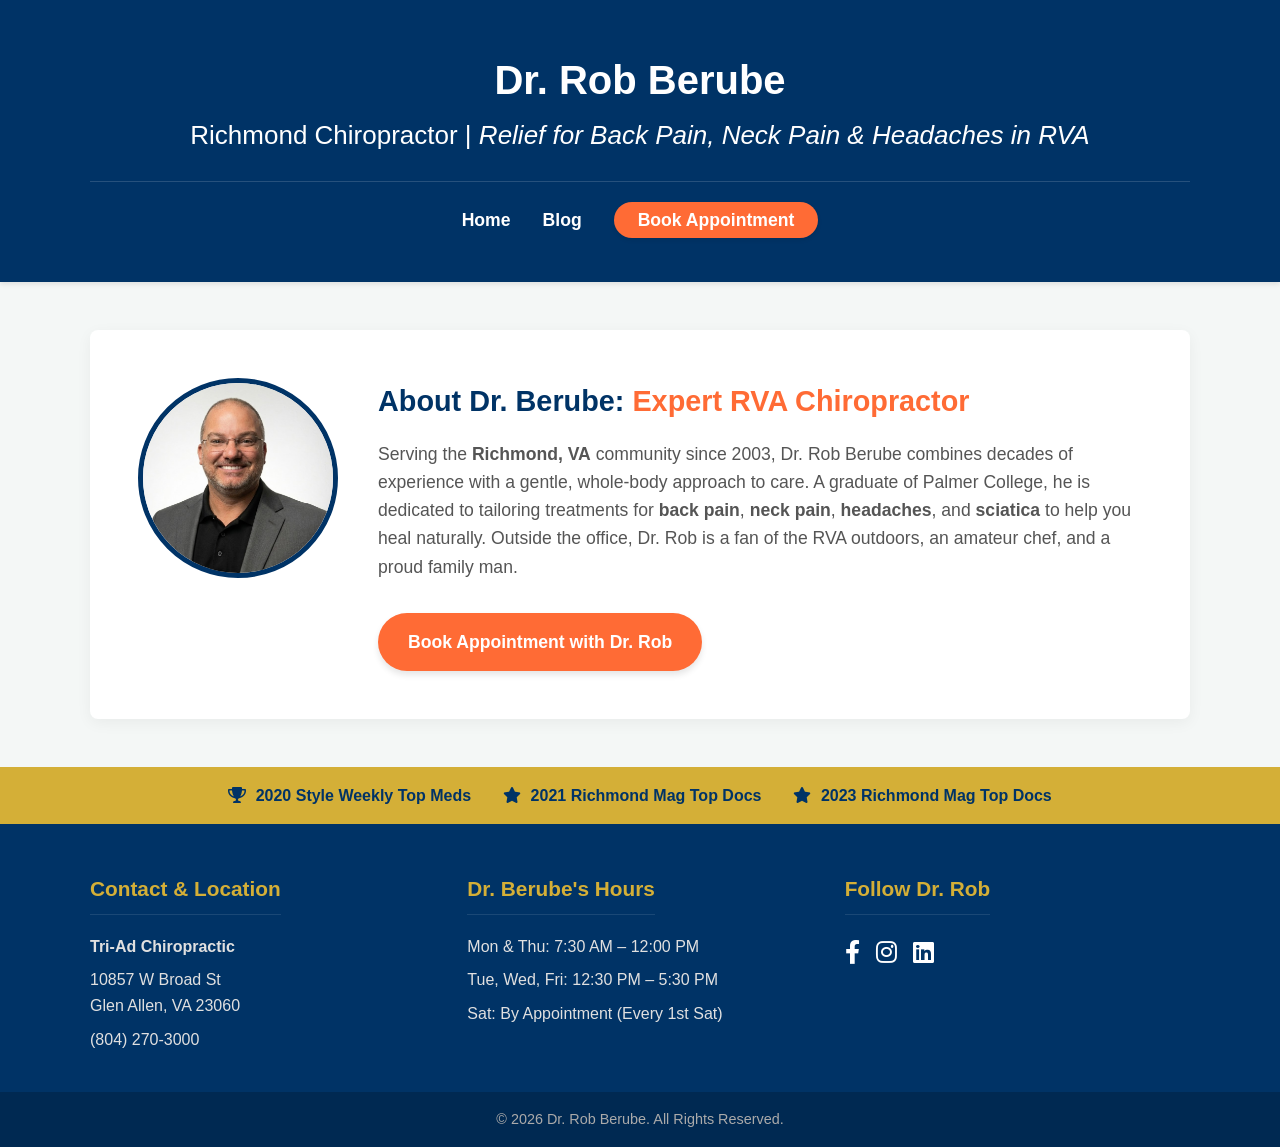
==== index.html @ 6f5e11da "blog design and templates" ====
<!DOCTYPE html>
<html lang="en">
<head>
    <meta charset="UTF-8">
    <meta name="viewport" content="width=device-width, initial-scale=1.0">
    
    <!-- SEO: Optimized Title with Primary Keywords (Location + Service + Name) -->
    <title>Richmond Chiropractor | Dr. Rob Berube | Back Pain Relief VA</title>
    
    <!-- SEO: Meta Description for CTR (Includes Keywords + CTA) -->
    <meta name="description" content="Dr. Rob Berube is a top-rated Richmond chiropractor specializing in back pain, neck pain, sciatica, and headache relief. Serving RVA since 2003. Book today!">
    
    <!-- SEO: Canonical Tag to prevent duplicate content issues -->
    <link rel="canonical" href="https://www.drrobrva.com/">

    <!-- SEO: Open Graph Tags for Social Media Sharing -->
    <meta property="og:title" content="Richmond Chiropractor | Dr. Rob Berube">
    <meta property="og:description" content="Expert chiropractic care in Richmond, VA for back pain, neck pain, and headaches. Serving RVA since 2003.">
    <meta property="og:image" content="https://www.drrobrva.com/images/drrob.png">
    <meta property="og:url" content="https://www.drrobrva.com/">
    <meta property="og:type" content="website">
    <meta property="og:locale" content="en_US">

    <!-- SEO: LocalBusiness Schema Markup (Crucial for Local Map Pack) -->
    <script type="application/ld+json">
    {
      "@context": "https://schema.org",
      "@type": "ChiropracticOffice",
      "name": "Dr. Rob Berube - Tri-Ad Chiropractic",
      "image": "https://www.drrobrva.com/images/drrob.png",
      "@id": "https://www.drrobrva.com",
      "url": "https://www.drrobrva.com",
      "telephone": "+18042703000",
      "address": {
        "@type": "PostalAddress",
        "streetAddress": "10857 W Broad St",
        "addressLocality": "Glen Allen",
        "addressRegion": "VA",
        "postalCode": "23060",
        "addressCountry": "US"
      },
      "geo": {
        "@type": "GeoCoordinates",
        "latitude": 37.6468,
        "longitude": -77.5739
      },
      "openingHoursSpecification": [
        {
          "@type": "OpeningHoursSpecification",
          "dayOfWeek": ["Monday", "Thursday"],
          "opens": "07:30",
          "closes": "12:00"
        },
        {
          "@type": "OpeningHoursSpecification",
          "dayOfWeek": ["Tuesday", "Wednesday", "Friday"],
          "opens": "12:30",
          "closes": "17:30"
        }
      ],
      "sameAs": [
        "https://www.facebook.com/drrobrva",
        "https://www.instagram.com/drrobrva",
        "https://www.linkedin.com/in/robberube/"
      ],
      "priceRange": "$$"
    }
    </script>

    <link rel="stylesheet" href="css/style.css">
    <link rel="stylesheet" href="https://cdnjs.cloudflare.com/ajax/libs/font-awesome/6.0.0/css/all.min.css">
</head>
<body>
    <header>
        <div class="container">
            <!-- SEO: H1 includes Name + Primary Keyword -->
            <h1>Dr. Rob Berube <span class="header-sub">Richmond Chiropractor <span class="separator">|</span> <em>Relief for Back Pain, Neck Pain & Headaches in RVA</em></span></h1>
            <nav class="main-nav">
                <ul>
                    <li><a href="index.html">Home</a></li>
                    <li><a href="blog/index.html">Blog</a></li>
                    <li><a href="https://www.tri-adchiropractic.com/become-a-patient/" class="nav-btn">Book Appointment</a></li>
                </ul>
            </nav>
        </div>
    </header>

    <main class="container">
        <section class="profile-section">
            <!-- SEO: Optimized Alt Text & Lazy Loading -->
            <img src="images/drrob.png" alt="Dr. Rob Berube - Richmond Chiropractor at Tri-Ad Chiropractic" class="profile-image" loading="lazy">
            <div class="bio-content">
                <!-- SEO: H2 includes secondary keyword -->
                <h2>About Dr. Berube<span class="colon">:</span> <span class="text-highlight">Expert RVA Chiropractor</span></h2>
                <!-- SEO: Content enriched with semantic keywords (sciatica, neck pain, etc.) -->
                <p>Serving the <strong>Richmond, VA</strong> community since 2003, Dr. Rob Berube combines decades of experience with a gentle, whole-body approach to care. A graduate of Palmer College, he is dedicated to tailoring treatments for <strong>back pain</strong>, <strong>neck pain</strong>, <strong>headaches</strong>, and <strong>sciatica</strong> to help you heal naturally. Outside the office, Dr. Rob is a fan of the RVA outdoors, an amateur chef, and a proud family man.</p>
                
                <a href="https://www.tri-adchiropractic.com/become-a-patient/" class="btn-primary">Book Appointment with Dr. Rob</a>
            </div>
        </section>
    </main>

    <!-- Accolades Ribbon -->
    <div class="accolades-ribbon">
        <div class="container accolades-content">
            <span><i class="fas fa-trophy"></i> 2020 Style Weekly Top Meds</span>
            <span><i class="fas fa-star"></i> 2021 Richmond Mag Top Docs</span>
            <span><i class="fas fa-star"></i> 2023 Richmond Mag Top Docs</span>
        </div>
    </div>

    <!-- Main Footer -->
    <footer>
        <div class="container footer-content">
            <div class="footer-col">
                <h3>Contact & Location</h3>
                <p><strong>Tri-Ad Chiropractic</strong></p>
                <p><a href="https://www.google.com/maps/search/?api=1&query=10857+W+Broad+St,+Glen+Allen,+VA+23060" target="_blank">10857 W Broad St<br>Glen Allen, VA 23060</a></p>
                <p><a href="tel:8042703000">(804) 270-3000</a></p>
            </div>
            <div class="footer-col">
                <h3>Dr. Berube's Hours</h3>
                <ul class="hours-list">
                    <li><span>Mon & Thu:</span> 7:30 AM – 12:00 PM</li>
                    <li><span>Tue, Wed, Fri:</span> 12:30 PM – 5:30 PM</li>
                    <li><span>Sat:</span> By Appointment (Every 1st Sat)</li>
                </ul>
            </div>
            <div class="footer-col">
                <h3>Follow Dr. Rob</h3>
                <div class="social-icons">
                    <a href="https://www.facebook.com/drrobrva" aria-label="Facebook"><i class="fab fa-facebook-f"></i></a>
                    <a href="https://www.instagram.com/drrobrva" aria-label="Instagram"><i class="fab fa-instagram"></i></a>
                    <a href="https://www.linkedin.com/in/robberube/" aria-label="LinkedIn"><i class="fab fa-linkedin"></i></a>
                </div>
            </div>
        </div>
        <div class="copyright">
            <p>&copy; 2026 Dr. Rob Berube. All Rights Reserved.</p>
        </div>
    </footer>
</body>
</html>
---- css/style.css ----
/* Reset and Base Styles */
:root {
    --primary-navy: #003366;
    --secondary-bg: #f4f7f6;
    --white: #ffffff;
    --text-dark: #333333;
    --accent-color: #ff6b35; /* High visibility orange for CTA */
    --accent-hover: #e85a23;
    --gold-accent: #d4af37;
}

* {
    box-sizing: border-box;
    margin: 0;
    padding: 0;
}

body {
    font-family: 'Segoe UI', Tahoma, Geneva, Verdana, sans-serif;
    line-height: 1.6;
    color: var(--text-dark);
    background-color: var(--secondary-bg);
}

/* Layout Utilities */
.container {
    width: 90%;
    max-width: 1100px;
    margin: 0 auto;
}

/* Header Styling */
header {
    background-color: var(--primary-navy);
    color: var(--white);
    padding: 3rem 0;
    text-align: center;
    box-shadow: 0 2px 5px rgba(0,0,0,0.1);
}

header h1 {
    font-size: 2.5rem;
    margin-bottom: 0.5rem;
    font-weight: 700;
}

header .subtitle {
    font-size: 1.2rem;
    font-weight: 300;
    opacity: 0.9;
    letter-spacing: 1px;
}

header h1 .header-sub {
    display: block;
    font-size: 1.625rem;
    font-weight: 300;
    margin-top: 0.2rem;
}

/* Main Profile Section */
.profile-section {
    background-color: var(--white);
    margin: 3rem auto;
    padding: 3rem;
    border-radius: 8px;
    box-shadow: 0 4px 15px rgba(0,0,0,0.05);
    display: flex;
    flex-direction: column;
    align-items: center;
    gap: 2.5rem;
}

/* Responsive Desktop Layout */
@media (min-width: 768px) {
    .profile-section {
        flex-direction: row;
        align-items: flex-start;
        text-align: left;
    }
    
    .bio-content {
        flex: 1;
    }
}

/* Profile Image */
.profile-image {
    width: 200px;
    height: 200px;
    object-fit: cover;
    border-radius: 50%;
    border: 5px solid var(--primary-navy);
    flex-shrink: 0;
}

/* Typography & Content */
.bio-content h2 {
    color: var(--primary-navy);
    margin-bottom: 1rem;
    font-size: 1.8rem;
}

.bio-content h2 .text-highlight {
    color: var(--accent-color);
}

.bio-content p {
    margin-bottom: 2rem;
    font-size: 1.1rem;
    color: #555;
}

/* Call to Action Button */
.btn-primary {
    display: inline-block;
    background-color: var(--accent-color);
    color: var(--white);
    padding: 15px 30px;
    text-decoration: none;
    border-radius: 50px;
    font-weight: bold;
    font-size: 1.1rem;
    transition: all 0.3s ease;
    box-shadow: 0 4px 6px rgba(0,0,0,0.1);
    text-align: center;
}

.btn-primary:hover {
    background-color: var(--accent-hover);
    transform: translateY(-2px);
    box-shadow: 0 6px 8px rgba(0,0,0,0.15);
}

/* Accolades Ribbon */
.accolades-ribbon {
    background-color: var(--gold-accent);
    color: var(--primary-navy);
    padding: 1rem 0;
    font-weight: bold;
    text-align: center;
}

.accolades-content {
    display: flex;
    flex-direction: column;
    gap: 0.5rem;
    justify-content: center;
    align-items: center;
}

@media (min-width: 768px) {
    .accolades-content {
        flex-direction: row;
        gap: 2rem;
    }
}

.accolades-content span i {
    margin-right: 5px;
}

/* Footer Styling */
footer {
    background-color: var(--primary-navy);
    color: var(--white);
    padding-top: 3rem;
}

.footer-content {
    display: grid;
    grid-template-columns: 1fr;
    gap: 2rem;
    padding-bottom: 2rem;
    text-align: center;
}

@media (min-width: 768px) {
    .footer-content {
        grid-template-columns: repeat(3, 1fr);
        text-align: left;
    }
}

.footer-col h3 {
    color: var(--gold-accent);
    margin-bottom: 1.2rem;
    font-size: 1.3rem;
    border-bottom: 1px solid rgba(255,255,255,0.1);
    padding-bottom: 0.5rem;
    display: inline-block;
}

.footer-col p, .footer-col a {
    color: #e0e0e0;
    text-decoration: none;
    margin-bottom: 0.5rem;
    transition: color 0.3s ease;
}

.footer-col a:hover {
    color: var(--accent-color);
}

.hours-list {
    list-style: none;
    padding: 0;
}

.hours-list li {
    margin-bottom: 0.5rem;
    color: #e0e0e0;
}

.social-icons {
    display: flex;
    gap: 1rem;
    justify-content: center;
}

@media (min-width: 768px) {
    .social-icons {
        justify-content: flex-start;
    }
}

.social-icons a {
    font-size: 1.5rem;
    color: var(--white);
}

.social-icons a:hover {
    color: var(--gold-accent);
}

.copyright {
    background-color: rgba(0,0,0,0.2);
    text-align: center;
    padding: 1rem 0;
    font-size: 0.9rem;
    color: #aaa;
}

/* Mobile Specific Adjustments */
@media (max-width: 600px) {
    /* H1: Break sub-header onto new line and hide separator */
    header h1 .header-sub .separator {
        display: none;
    }
    header h1 .header-sub em {
        display: block;
        margin-top: 0.3rem;
    }

    /* H2: Hide colon and stack text */
    .bio-content h2 .colon {
        display: none;
    }
    .bio-content h2 .text-highlight {
        display: block;
        font-size: 1.5rem; /* Slightly smaller to fit on one line */
    }
}

/* =========================================
   Navigation Styles
   ========================================= */
.main-nav {
    margin-top: 1.5rem;
    padding-top: 1.5rem;
    border-top: 1px solid rgba(255,255,255,0.15);
}

.main-nav ul {
    list-style: none;
    display: flex;
    justify-content: center;
    align-items: center;
    gap: 2rem;
    flex-wrap: wrap;
}

.main-nav a {
    color: var(--white);
    text-decoration: none;
    font-weight: 600;
    font-size: 1.1rem;
    transition: color 0.3s;
}

.main-nav a:hover {
    color: var(--gold-accent);
}

.main-nav .nav-btn {
    background-color: var(--accent-color);
    padding: 0.5rem 1.5rem;
    border-radius: 50px;
    color: var(--white);
    box-shadow: 0 2px 4px rgba(0,0,0,0.1);
}

.main-nav .nav-btn:hover {
    background-color: var(--accent-hover);
    transform: translateY(-1px);
}

/* =========================================
   Blog Styles
   ========================================= */
.blog-intro {
    text-align: center;
    margin: 3rem 0;
    max-width: 800px;
    margin-left: auto;
    margin-right: auto;
}

.blog-intro h1 {
    color: var(--primary-navy);
    font-size: 2.5rem;
    margin-bottom: 1rem;
}

.blog-intro p {
    font-size: 1.2rem;
    color: #555;
}

/* Blog Grid - Responsive Columns */
.blog-grid {
    display: grid;
    grid-template-columns: 1fr; /* Mobile: 1 Column */
    gap: 2rem;
    margin-bottom: 4rem;
}

@media (min-width: 768px) {
    .blog-grid {
        grid-template-columns: repeat(2, 1fr); /* Tablet: 2 Columns */
    }
}

@media (min-width: 1024px) {
    .blog-grid {
        grid-template-columns: repeat(3, 1fr); /* Desktop: 3 Columns */
    }
}

/* Blog Card Styles */
.blog-card {
    background-color: var(--white);
    border-radius: 8px;
    overflow: hidden;
    box-shadow: 0 4px 15px rgba(0,0,0,0.05);
    transition: transform 0.3s ease, box-shadow 0.3s ease;
    display: flex;
    flex-direction: column;
}

.blog-card:hover {
    transform: translateY(-5px);
    box-shadow: 0 8px 25px rgba(0,0,0,0.1);
}

.blog-card-image {
    width: 100%;
    height: 200px;
    object-fit: cover;
}

.blog-card-content {
    padding: 1.5rem;
    display: flex;
    flex-direction: column;
    flex-grow: 1;
}

.blog-card-meta {
    font-size: 0.85rem;
    color: #888;
    margin-bottom: 0.5rem;
    font-style: italic;
}

.blog-card-title {
    font-size: 1.4rem;
    margin-bottom: 0.8rem;
    line-height: 1.3;
}

.blog-card-title a {
    color: var(--primary-navy);
    text-decoration: none;
    transition: color 0.2s;
}

.blog-card-title a:hover {
    color: var(--accent-color);
}

.blog-card-excerpt {
    color: #555;
    margin-bottom: 1.5rem;
    flex-grow: 1;
    font-size: 1rem;
}

.read-more {
    color: var(--accent-color);
    font-weight: 600;
    text-decoration: none;
    align-self: flex-start;
    transition: color 0.2s;
}

.read-more:hover {
    color: var(--accent-hover);
}

/* Blog CTA Section */
.blog-cta {
    background-color: var(--white);
    padding: 3rem 2rem;
    border-radius: 8px;
    text-align: center;
    margin-bottom: 3rem;
    box-shadow: 0 4px 15px rgba(0,0,0,0.05);
}

.blog-cta h3 {
    color: var(--primary-navy);
    font-size: 1.8rem;
    margin-bottom: 1rem;
}

.blog-cta p {
    font-size: 1.1rem;
    color: #555;
    margin-bottom: 2rem;
    max-width: 600px;
    margin-left: auto;
    margin-right: auto;
}
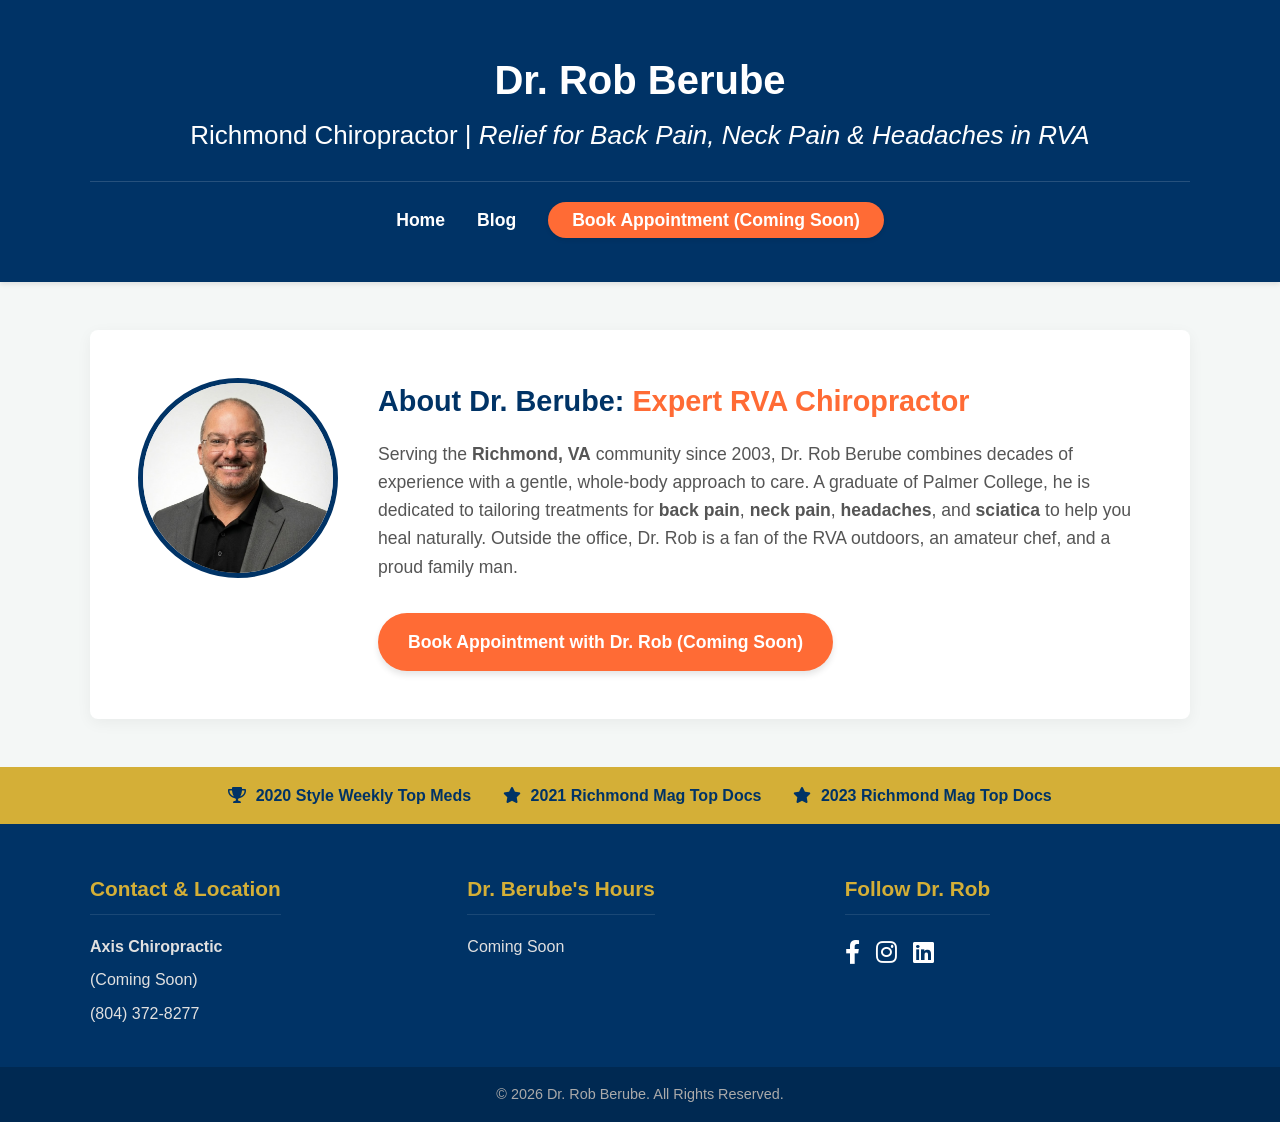
==== commit 64bb7849: "Triad Removal" ====
--- a/index.html
+++ b/index.html
@@ -8,7 +8,7 @@
     <title>Richmond Chiropractor | Dr. Rob Berube | Back Pain Relief VA</title>
     
     <!-- SEO: Meta Description for CTR (Includes Keywords + CTA) -->
-    <meta name="description" content="Dr. Rob Berube is a top-rated Richmond chiropractor specializing in back pain, neck pain, sciatica, and headache relief. Serving RVA since 2003. Book today!">
+    <meta name="description" content="Dr. Rob Berube is a top-rated Richmond chiropractor specializing in back pain, neck pain, sciatica, and headache relief. Serving RVA since 2003. Axis Chiropractic coming soon!">
     
     <!-- SEO: Canonical Tag to prevent duplicate content issues -->
     <link rel="canonical" href="https://www.drrobrva.com/">
@@ -26,38 +26,11 @@
     {
       "@context": "https://schema.org",
       "@type": "ChiropracticOffice",
-      "name": "Dr. Rob Berube - Tri-Ad Chiropractic",
+      "name": "Dr. Rob Berube - Axis Chiropractic",
       "image": "https://www.drrobrva.com/images/drrob.png",
       "@id": "https://www.drrobrva.com",
       "url": "https://www.drrobrva.com",
-      "telephone": "+18042703000",
-      "address": {
-        "@type": "PostalAddress",
-        "streetAddress": "10857 W Broad St",
-        "addressLocality": "Glen Allen",
-        "addressRegion": "VA",
-        "postalCode": "23060",
-        "addressCountry": "US"
-      },
-      "geo": {
-        "@type": "GeoCoordinates",
-        "latitude": 37.6468,
-        "longitude": -77.5739
-      },
-      "openingHoursSpecification": [
-        {
-          "@type": "OpeningHoursSpecification",
-          "dayOfWeek": ["Monday", "Thursday"],
-          "opens": "07:30",
-          "closes": "12:00"
-        },
-        {
-          "@type": "OpeningHoursSpecification",
-          "dayOfWeek": ["Tuesday", "Wednesday", "Friday"],
-          "opens": "12:30",
-          "closes": "17:30"
-        }
-      ],
+      "telephone": "+18043728277",
       "sameAs": [
         "https://www.facebook.com/drrobrva",
         "https://www.instagram.com/drrobrva",
@@ -69,6 +42,7 @@
 
     <link rel="stylesheet" href="css/style.css">
     <link rel="stylesheet" href="https://cdnjs.cloudflare.com/ajax/libs/font-awesome/6.0.0/css/all.min.css">
+    <script src="https://identity.netlify.com/v1/netlify-identity-widget.js"></script>
 </head>
 <body>
     <header>
@@ -79,7 +53,7 @@
                 <ul>
                     <li><a href="index.html">Home</a></li>
                     <li><a href="blog/index.html">Blog</a></li>
-                    <li><a href="https://www.tri-adchiropractic.com/become-a-patient/" class="nav-btn">Book Appointment</a></li>
+                    <li><a href="https://www.axischirorva.com" class="nav-btn">Book Appointment (Coming Soon)</a></li>
                 </ul>
             </nav>
         </div>
@@ -88,14 +62,14 @@
     <main class="container">
         <section class="profile-section">
             <!-- SEO: Optimized Alt Text & Lazy Loading -->
-            <img src="images/drrob.png" alt="Dr. Rob Berube - Richmond Chiropractor at Tri-Ad Chiropractic" class="profile-image" loading="lazy">
+            <img src="images/drrob.png" alt="Dr. Rob Berube - Richmond Chiropractor at Axis Chiropractic" class="profile-image" loading="lazy">
             <div class="bio-content">
                 <!-- SEO: H2 includes secondary keyword -->
                 <h2>About Dr. Berube<span class="colon">:</span> <span class="text-highlight">Expert RVA Chiropractor</span></h2>
                 <!-- SEO: Content enriched with semantic keywords (sciatica, neck pain, etc.) -->
                 <p>Serving the <strong>Richmond, VA</strong> community since 2003, Dr. Rob Berube combines decades of experience with a gentle, whole-body approach to care. A graduate of Palmer College, he is dedicated to tailoring treatments for <strong>back pain</strong>, <strong>neck pain</strong>, <strong>headaches</strong>, and <strong>sciatica</strong> to help you heal naturally. Outside the office, Dr. Rob is a fan of the RVA outdoors, an amateur chef, and a proud family man.</p>
                 
-                <a href="https://www.tri-adchiropractic.com/become-a-patient/" class="btn-primary">Book Appointment with Dr. Rob</a>
+                <a href="https://www.axischirorva.com" class="btn-primary">Book Appointment with Dr. Rob (Coming Soon)</a>
             </div>
         </section>
     </main>
@@ -114,17 +88,13 @@
         <div class="container footer-content">
             <div class="footer-col">
                 <h3>Contact & Location</h3>
-                <p><strong>Tri-Ad Chiropractic</strong></p>
-                <p><a href="https://www.google.com/maps/search/?api=1&query=10857+W+Broad+St,+Glen+Allen,+VA+23060" target="_blank">10857 W Broad St<br>Glen Allen, VA 23060</a></p>
-                <p><a href="tel:8042703000">(804) 270-3000</a></p>
+                <p><strong>Axis Chiropractic</strong></p>
+                <p>(Coming Soon)</p>
+                <p><a href="tel:8043728277">(804) 372-8277</a></p>
             </div>
             <div class="footer-col">
                 <h3>Dr. Berube's Hours</h3>
-                <ul class="hours-list">
-                    <li><span>Mon & Thu:</span> 7:30 AM – 12:00 PM</li>
-                    <li><span>Tue, Wed, Fri:</span> 12:30 PM – 5:30 PM</li>
-                    <li><span>Sat:</span> By Appointment (Every 1st Sat)</li>
-                </ul>
+                <p>Coming Soon</p>
             </div>
             <div class="footer-col">
                 <h3>Follow Dr. Rob</h3>
@@ -139,5 +109,16 @@
             <p>&copy; 2026 Dr. Rob Berube. All Rights Reserved.</p>
         </div>
     </footer>
+    <script>
+      if (window.netlifyIdentity) {
+        window.netlifyIdentity.on("init", user => {
+          if (!user) {
+            window.netlifyIdentity.on("login", () => {
+              document.location.href = "/admin/";
+            });
+          }
+        });
+      }
+    </script>
 </body>
 </html>
--- a/css/style.css
+++ b/css/style.css
@@ -42,6 +42,7 @@
     font-size: 2.5rem;
     margin-bottom: 0.5rem;
     font-weight: 700;
+    color: var(--white);
 }
 
 header .subtitle {
@@ -441,4 +442,113 @@
     max-width: 600px;
     margin-left: auto;
     margin-right: auto;
+}
+
+/* =========================================
+   Blog Post Detail Styles
+   ========================================= */
+.blog-article {
+    max-width: 800px;
+    margin: 3rem auto;
+    background-color: var(--white);
+    padding: 3rem 4rem;
+    border-radius: 8px;
+    box-shadow: 0 4px 20px rgba(0,0,0,0.05);
+}
+
+@media (max-width: 768px) {
+    .blog-article {
+        padding: 2rem 1.5rem;
+        margin: 1.5rem auto;
+        width: 95%;
+    }
+}
+
+.blog-featured-image {
+    width: 100%;
+    height: auto;
+    max-height: 400px;
+    object-fit: cover;
+    border-radius: 8px;
+    margin-bottom: 2.5rem;
+    background-color: #eee; /* Placeholder color while loading */
+}
+
+.blog-header {
+    background-color: transparent;
+    box-shadow: none;
+    padding-top: 0;
+    text-align: center;
+    margin-bottom: 2.5rem;
+    padding-bottom: 2rem;
+    border-bottom: 1px solid #eee;
+}
+
+.blog-title {
+    color: var(--primary-navy);
+    font-size: 2.2rem;
+    margin-bottom: 0.8rem;
+    line-height: 1.2;
+}
+
+.blog-date {
+    color: #777;
+    font-style: italic;
+    font-size: 0.95rem;
+}
+
+.blog-content {
+    font-size: 1.125rem; /* 18px for better readability */
+    line-height: 1.8;
+    color: #333;
+}
+
+.blog-content p {
+    margin-bottom: 1.5rem;
+}
+
+.blog-content h2 {
+    color: var(--primary-navy);
+    font-size: 1.75rem;
+    margin-top: 2.5rem;
+    margin-bottom: 1rem;
+    font-weight: 700;
+}
+
+.blog-content h3 {
+    color: var(--accent-color);
+    font-size: 1.4rem;
+    margin-top: 2rem;
+    margin-bottom: 0.8rem;
+    font-weight: 600;
+}
+
+.blog-content ul {
+    margin-bottom: 1.5rem;
+    padding-left: 1.5rem;
+}
+
+.blog-content li {
+    margin-bottom: 0.5rem;
+}
+
+.blog-content strong {
+    color: var(--primary-navy);
+}
+
+.blog-footer-nav {
+    margin-top: 3rem;
+    padding-top: 2rem;
+    border-top: 1px solid #eee;
+}
+
+.back-link {
+    color: var(--primary-navy);
+    text-decoration: none;
+    font-weight: 600;
+    transition: color 0.2s;
+}
+
+.back-link:hover {
+    color: var(--accent-color);
 }
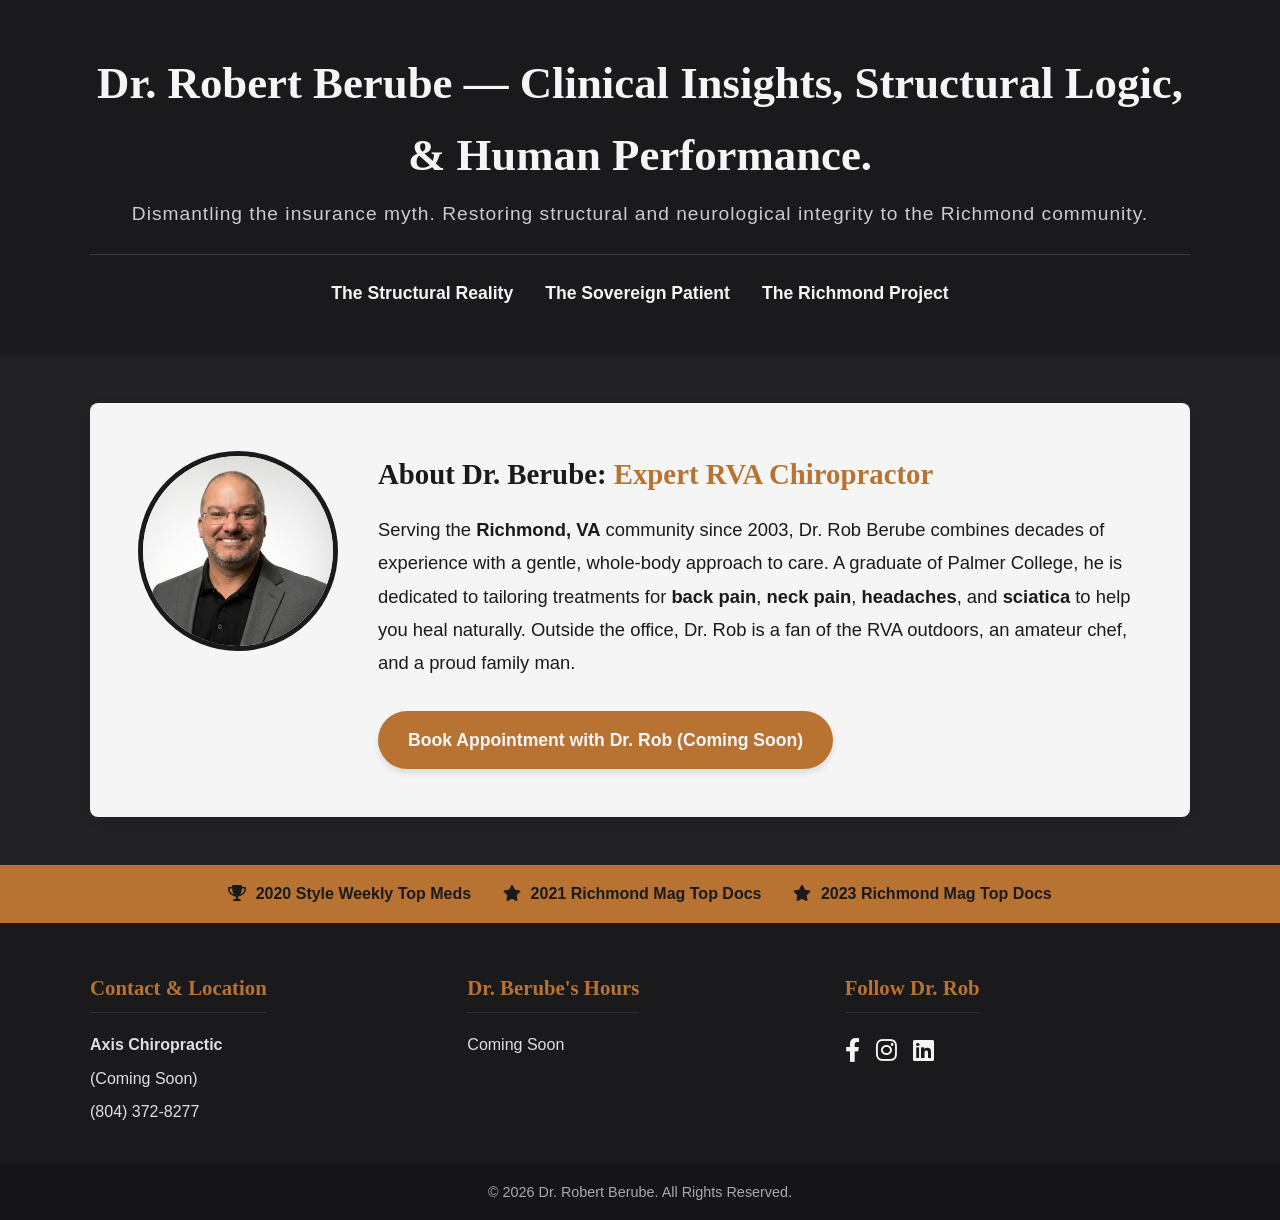
==== commit 93a1d373: "first commit" ====
--- a/index.html
+++ b/index.html
@@ -47,13 +47,13 @@
 <body>
     <header>
         <div class="container">
-            <!-- SEO: H1 includes Name + Primary Keyword -->
-            <h1>Dr. Rob Berube <span class="header-sub">Richmond Chiropractor <span class="separator">|</span> <em>Relief for Back Pain, Neck Pain & Headaches in RVA</em></span></h1>
+            <h1>Dr. Robert Berube — Clinical Insights, Structural Logic, & Human Performance.</h1>
+            <p class="subtitle" style="margin-top: 0.5rem; font-size: 1.2rem; font-family: 'Inter', sans-serif;">Dismantling the insurance myth. Restoring structural and neurological integrity to the Richmond community.</p>
             <nav class="main-nav">
                 <ul>
-                    <li><a href="index.html">Home</a></li>
-                    <li><a href="blog/index.html">Blog</a></li>
-                    <li><a href="https://www.axischirorva.com" class="nav-btn">Book Appointment (Coming Soon)</a></li>
+                    <li><a href="blog/index.html">The Structural Reality</a></li>
+                    <li><a href="blog/index.html">The Sovereign Patient</a></li>
+                    <li><a href="blog/index.html">The Richmond Project</a></li>
                 </ul>
             </nav>
         </div>
@@ -67,7 +67,7 @@
                 <!-- SEO: H2 includes secondary keyword -->
                 <h2>About Dr. Berube<span class="colon">:</span> <span class="text-highlight">Expert RVA Chiropractor</span></h2>
                 <!-- SEO: Content enriched with semantic keywords (sciatica, neck pain, etc.) -->
-                <p>Serving the <strong>Richmond, VA</strong> community since 2003, Dr. Rob Berube combines decades of experience with a gentle, whole-body approach to care. A graduate of Palmer College, he is dedicated to tailoring treatments for <strong>back pain</strong>, <strong>neck pain</strong>, <strong>headaches</strong>, and <strong>sciatica</strong> to help you heal naturally. Outside the office, Dr. Rob is a fan of the RVA outdoors, an amateur chef, and a proud family man.</p>
+                <p style="color: var(--primary-navy); font-size: 1.15rem; line-height: 1.8;">Serving the <strong>Richmond, VA</strong> community since 2003, Dr. Rob Berube combines decades of experience with a gentle, whole-body approach to care. A graduate of Palmer College, he is dedicated to tailoring treatments for <strong>back pain</strong>, <strong>neck pain</strong>, <strong>headaches</strong>, and <strong>sciatica</strong> to help you heal naturally. Outside the office, Dr. Rob is a fan of the RVA outdoors, an amateur chef, and a proud family man.</p>
                 
                 <a href="https://www.axischirorva.com" class="btn-primary">Book Appointment with Dr. Rob (Coming Soon)</a>
             </div>
@@ -106,7 +106,7 @@
             </div>
         </div>
         <div class="copyright">
-            <p>&copy; 2026 Dr. Rob Berube. All Rights Reserved.</p>
+            <p>&copy; 2026 Dr. Robert Berube. All Rights Reserved.</p>
         </div>
     </footer>
     <script>
--- a/css/style.css
+++ b/css/style.css
@@ -1,12 +1,14 @@
 /* Reset and Base Styles */
 :root {
-    --primary-navy: #003366;
-    --secondary-bg: #f4f7f6;
-    --white: #ffffff;
-    --text-dark: #333333;
-    --accent-color: #ff6b35; /* High visibility orange for CTA */
-    --accent-hover: #e85a23;
-    --gold-accent: #d4af37;
+    --primary-navy: #1a1a1d;
+    --secondary-bg: #222225;
+    --white: #f5f5f5;
+    --text-dark: #e0e0e0;
+    --accent-color: #b87333; /* Metallic copper */
+    --accent-hover: #c88647;
+    --gold-accent: #b87333;
+    --font-serif: 'Playfair Display', 'Merriweather', 'Georgia', serif;
+    --font-sans: 'Inter', 'Segoe UI', Tahoma, Verdana, sans-serif;
 }
 
 * {
@@ -16,10 +18,19 @@
 }
 
 body {
-    font-family: 'Segoe UI', Tahoma, Geneva, Verdana, sans-serif;
+    font-family: var(--font-sans);
     line-height: 1.6;
     color: var(--text-dark);
     background-color: var(--secondary-bg);
+}
+
+h1, h2, h3, h4, h5, h6 {
+    font-family: var(--font-serif);
+    color: var(--white);
+}
+
+.axis-cta-button:hover {
+    background-color: var(--accent-hover) !important;
 }
 
 /* Layout Utilities */
@@ -39,7 +50,7 @@
 }
 
 header h1 {
-    font-size: 2.5rem;
+    font-size: 2.8rem;
     margin-bottom: 0.5rem;
     font-weight: 700;
     color: var(--white);
@@ -47,8 +58,8 @@
 
 header .subtitle {
     font-size: 1.2rem;
-    font-weight: 300;
-    opacity: 0.9;
+    font-weight: 400;
+    color: #cccccc;
     letter-spacing: 1px;
 }
 
@@ -109,7 +120,7 @@
 .bio-content p {
     margin-bottom: 2rem;
     font-size: 1.1rem;
-    color: #555;
+    color: var(--text-dark);
 }
 
 /* Call to Action Button */
@@ -325,7 +336,7 @@
 
 .blog-intro p {
     font-size: 1.2rem;
-    color: #555;
+    color: var(--text-dark);
 }
 
 /* Blog Grid - Responsive Columns */
@@ -379,7 +390,7 @@
 
 .blog-card-meta {
     font-size: 0.85rem;
-    color: #888;
+    color: #aaa;
     margin-bottom: 0.5rem;
     font-style: italic;
 }
@@ -401,7 +412,7 @@
 }
 
 .blog-card-excerpt {
-    color: #555;
+    color: var(--text-dark);
     margin-bottom: 1.5rem;
     flex-grow: 1;
     font-size: 1rem;
@@ -437,7 +448,7 @@
 
 .blog-cta p {
     font-size: 1.1rem;
-    color: #555;
+    color: var(--text-dark);
     margin-bottom: 2rem;
     max-width: 600px;
     margin-left: auto;
@@ -492,7 +503,7 @@
 }
 
 .blog-date {
-    color: #777;
+    color: #aaa;
     font-style: italic;
     font-size: 0.95rem;
 }
@@ -500,7 +511,7 @@
 .blog-content {
     font-size: 1.125rem; /* 18px for better readability */
     line-height: 1.8;
-    color: #333;
+    color: var(--text-dark);
 }
 
 .blog-content p {
@@ -539,7 +550,7 @@
 .blog-footer-nav {
     margin-top: 3rem;
     padding-top: 2rem;
-    border-top: 1px solid #eee;
+    border-top: 1px solid rgba(255,255,255,0.1);
 }
 
 .back-link {
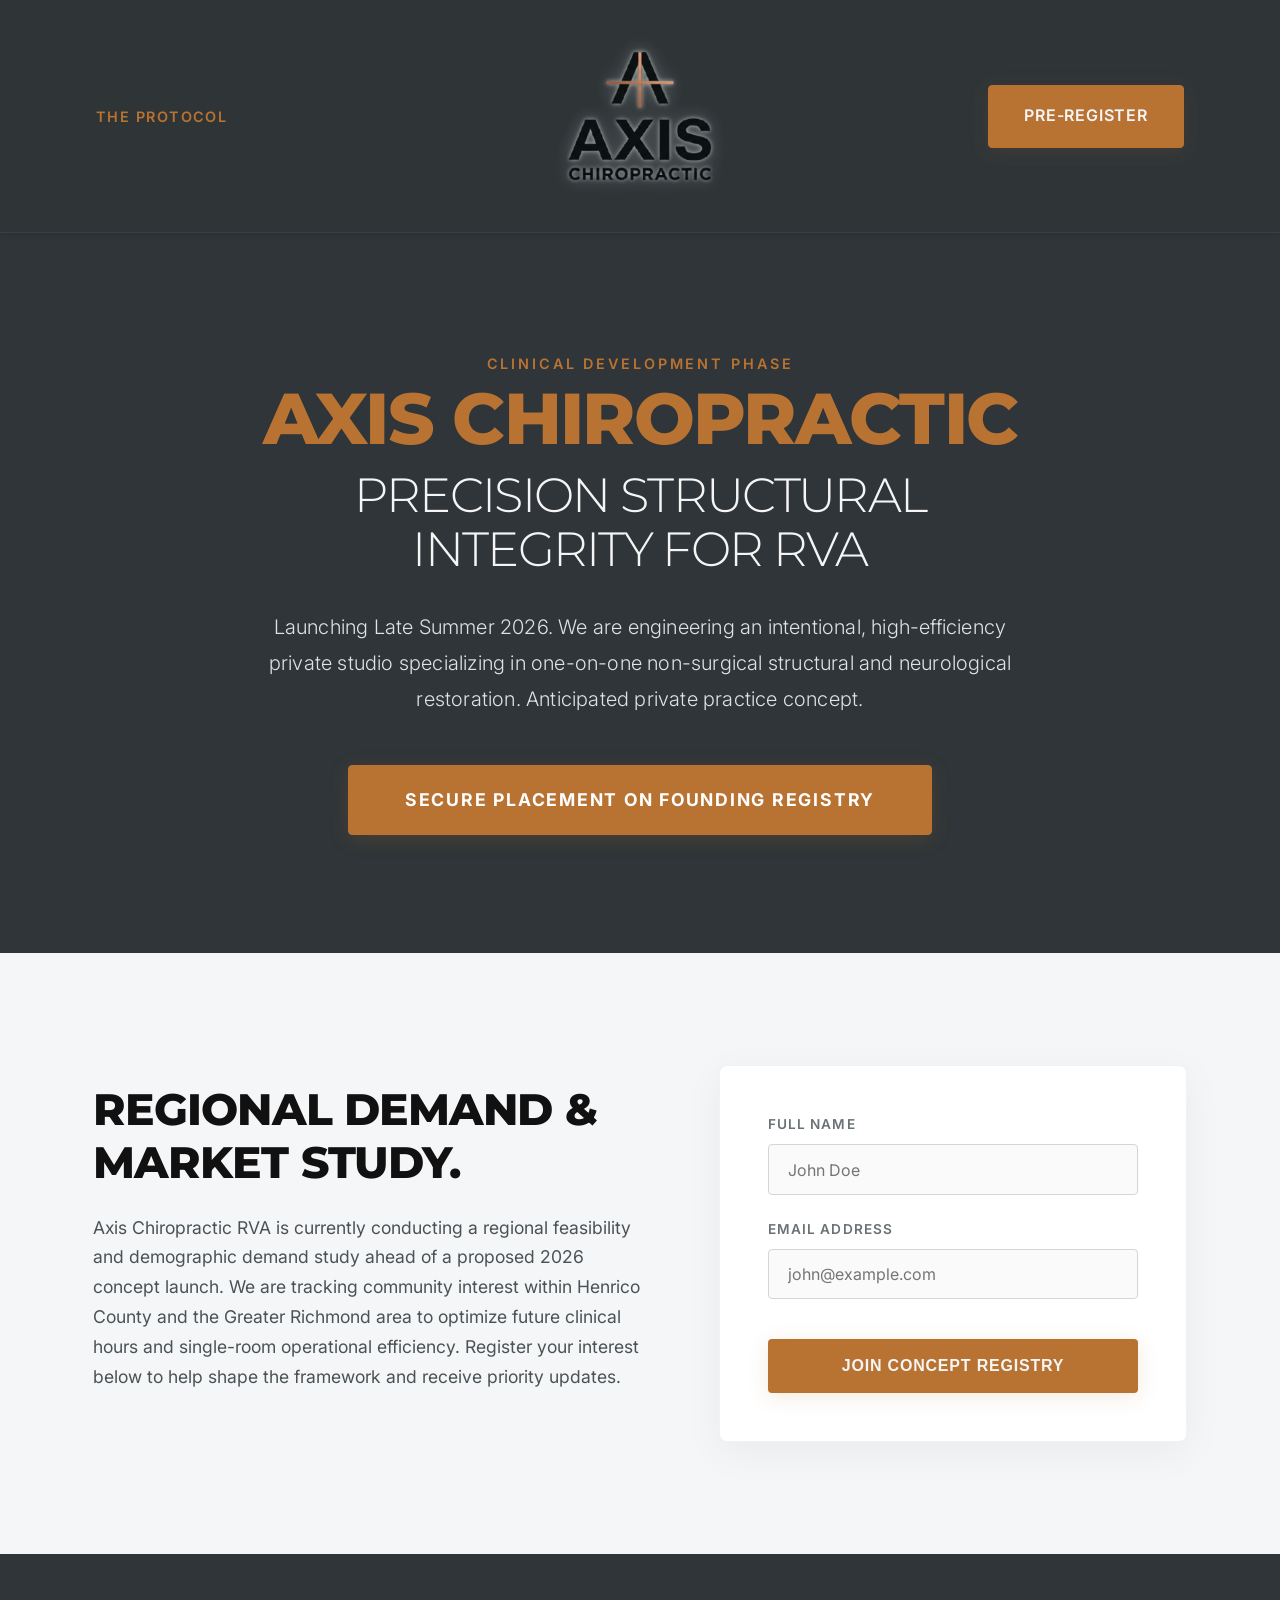
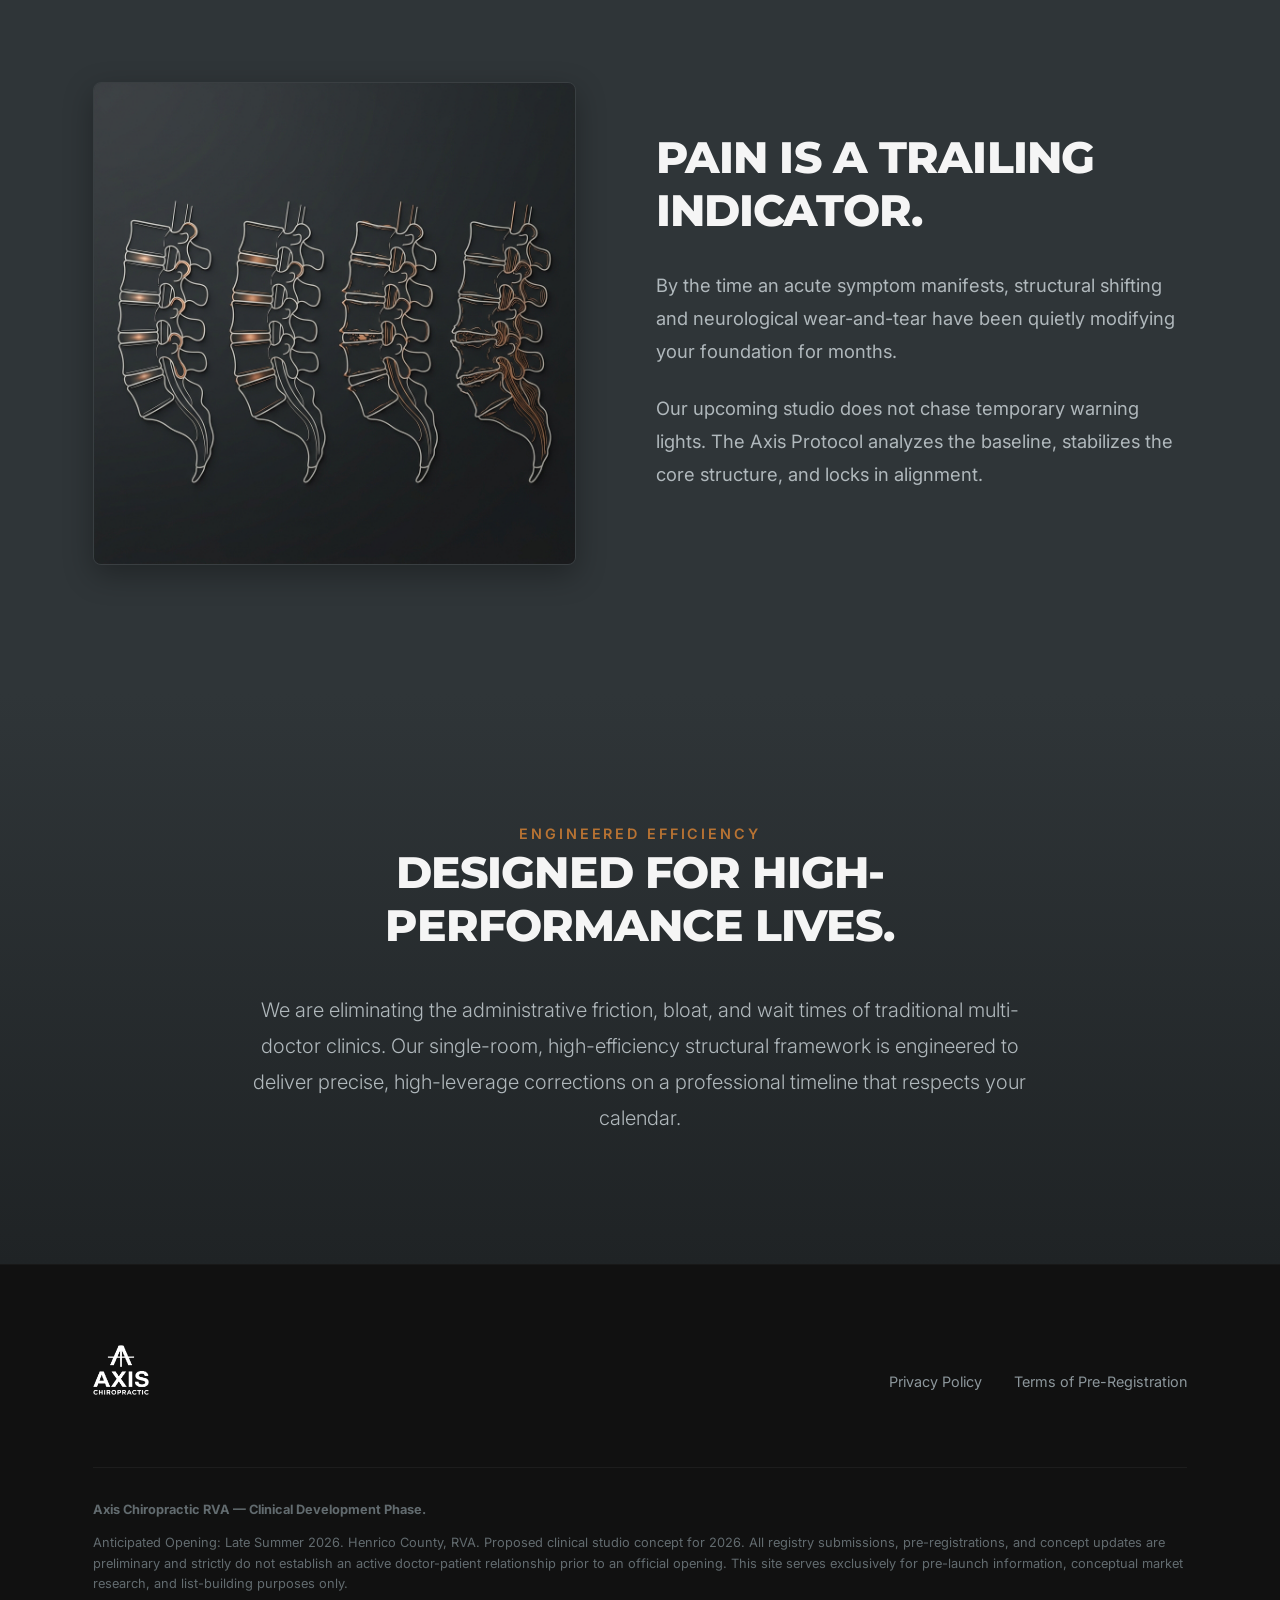
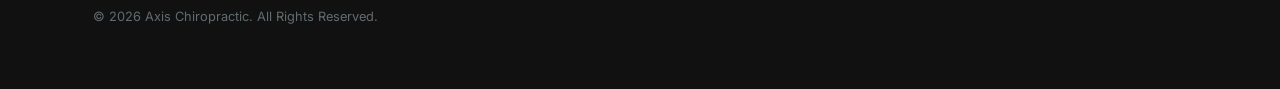
==== commit a1712030: "Axis Page Full Build 1" ====
--- a/index.html
+++ b/index.html
@@ -4,112 +4,261 @@
     <meta charset="UTF-8">
     <meta name="viewport" content="width=device-width, initial-scale=1.0">
     
-    <!-- SEO: Optimized Title with Primary Keywords (Location + Service + Name) -->
-    <title>Richmond Chiropractor | Dr. Rob Berube | Back Pain Relief VA</title>
+    <!-- SEO: Optimized Title for Glen Allen, VA + Pre-Launch Phase -->
+    <title>Axis Chiropractic | Henrico VA Chiropractor | Coming Late Summer 2026</title>
     
-    <!-- SEO: Meta Description for CTR (Includes Keywords + CTA) -->
-    <meta name="description" content="Dr. Rob Berube is a top-rated Richmond chiropractor specializing in back pain, neck pain, sciatica, and headache relief. Serving RVA since 2003. Axis Chiropractic coming soon!">
+    <!-- SEO: Meta Description reflecting Pre-Launch and Founding Registry -->
+    <meta name="description" content="Axis Chiropractic is a modern, high-volume chiropractic facility coming to Glen Allen, VA in Late Summer 2026. Specializing in non-surgical structural & neurological restoration. Join our Founding Patient Registry today.">
     
-    <!-- SEO: Canonical Tag to prevent duplicate content issues -->
-    <link rel="canonical" href="https://www.drrobrva.com/">
-
-    <!-- SEO: Open Graph Tags for Social Media Sharing -->
-    <meta property="og:title" content="Richmond Chiropractor | Dr. Rob Berube">
-    <meta property="og:description" content="Expert chiropractic care in Richmond, VA for back pain, neck pain, and headaches. Serving RVA since 2003.">
-    <meta property="og:image" content="https://www.drrobrva.com/images/drrob.png">
-    <meta property="og:url" content="https://www.drrobrva.com/">
+    <!-- SEO: Canonical Tag -->
+    <link rel="canonical" href="https://www.axischirorva.com/">
+
+    <!-- SEO: Open Graph Tags -->
+    <meta property="og:title" content="Axis Chiropractic | Glen Allen, VA | Coming Late Summer 2026">
+    <meta property="og:description" content="Modern structural and neurological chiropractic care coming to Glen Allen, VA. Join the pre-opening Founding Patient Registry.">
+    <meta property="og:image" content="https://www.axischirorva.com/images/spinal_degeneration.png">
+    <meta property="og:url" content="https://www.axischirorva.com/">
     <meta property="og:type" content="website">
     <meta property="og:locale" content="en_US">
 
-    <!-- SEO: LocalBusiness Schema Markup (Crucial for Local Map Pack) -->
+    <!-- SEO: Schema Markup updated for Glen Allen location & pre-launch status -->
     <script type="application/ld+json">
     {
       "@context": "https://schema.org",
       "@type": "ChiropracticOffice",
-      "name": "Dr. Rob Berube - Axis Chiropractic",
-      "image": "https://www.drrobrva.com/images/drrob.png",
-      "@id": "https://www.drrobrva.com",
-      "url": "https://www.drrobrva.com",
+      "name": "Axis Chiropractic",
+      "image": "https://www.axischirorva.com/images/spinal_degeneration.png",
+      "@id": "https://www.axischirorva.com",
+      "url": "https://www.axischirorva.com",
       "telephone": "+18043728277",
-      "sameAs": [
-        "https://www.facebook.com/drrobrva",
-        "https://www.instagram.com/drrobrva",
-        "https://www.linkedin.com/in/robberube/"
-      ],
+      "address": {
+        "@type": "PostalAddress",
+        "addressLocality": "Glen Allen",
+        "addressRegion": "VA",
+        "postalCode": "23060",
+        "addressCountry": "US"
+      },
       "priceRange": "$$"
     }
     </script>
+
+    <!-- Google Fonts for premium typography -->
+    <link rel="preconnect" href="https://fonts.googleapis.com">
+    <link rel="preconnect" href="https://fonts.gstatic.com" crossorigin>
+    <link href="https://fonts.googleapis.com/css2?family=Inter:wght@300;400;500;600;700&family=Montserrat:wght@300;400;500;600;700;800&display=swap" rel="stylesheet">
 
     <link rel="stylesheet" href="css/style.css">
     <link rel="stylesheet" href="https://cdnjs.cloudflare.com/ajax/libs/font-awesome/6.0.0/css/all.min.css">
     <script src="https://identity.netlify.com/v1/netlify-identity-widget.js"></script>
 </head>
-<body>
-    <header>
-        <div class="container">
-            <h1>Dr. Robert Berube — Clinical Insights, Structural Logic, & Human Performance.</h1>
-            <p class="subtitle" style="margin-top: 0.5rem; font-size: 1.2rem; font-family: 'Inter', sans-serif;">Dismantling the insurance myth. Restoring structural and neurological integrity to the Richmond community.</p>
-            <nav class="main-nav">
-                <ul>
-                    <li><a href="blog/index.html">The Structural Reality</a></li>
-                    <li><a href="blog/index.html">The Sovereign Patient</a></li>
-                    <li><a href="blog/index.html">The Richmond Project</a></li>
-                </ul>
+<body class="landing-page">
+
+    <!-- Section 1: Minimalist Header -->
+    <header class="landing-header">
+        <div class="container landing-header-container">
+            <nav class="landing-nav-left">
+                <a href="#protocol">The Protocol</a>
+            </nav>
+            <a href="#" class="landing-logo" aria-label="Axis Chiropractic Home">
+                <img src="images/AxisChiroLogo.png" alt="Axis Chiropractic Logo">
+            </a>
+            <nav class="landing-nav-right">
+                <a href="#scroll-target" class="btn-copper btn-nav-roster">Pre-Register</a>
             </nav>
         </div>
     </header>
 
-    <main class="container">
-        <section class="profile-section">
-            <!-- SEO: Optimized Alt Text & Lazy Loading -->
-            <img src="images/drrob.png" alt="Dr. Rob Berube - Richmond Chiropractor at Axis Chiropractic" class="profile-image" loading="lazy">
-            <div class="bio-content">
-                <!-- SEO: H2 includes secondary keyword -->
-                <h2>About Dr. Berube<span class="colon">:</span> <span class="text-highlight">Expert RVA Chiropractor</span></h2>
-                <!-- SEO: Content enriched with semantic keywords (sciatica, neck pain, etc.) -->
-                <p style="color: var(--primary-navy); font-size: 1.15rem; line-height: 1.8;">Serving the <strong>Richmond, VA</strong> community since 2003, Dr. Rob Berube combines decades of experience with a gentle, whole-body approach to care. A graduate of Palmer College, he is dedicated to tailoring treatments for <strong>back pain</strong>, <strong>neck pain</strong>, <strong>headaches</strong>, and <strong>sciatica</strong> to help you heal naturally. Outside the office, Dr. Rob is a fan of the RVA outdoors, an amateur chef, and a proud family man.</p>
-                
-                <a href="https://www.axischirorva.com" class="btn-primary">Book Appointment with Dr. Rob (Coming Soon)</a>
+    <main>
+        <!-- Section 2: Pre-Launch Hero Section -->
+        <section class="landing-hero" id="hero">
+            <div class="container">
+                <div class="hero-content">
+                    <span class="hero-tagline">Clinical Development Phase</span>
+                    <h1 class="hero-headline">
+                        <span class="hero-headline-brand">AXIS CHIROPRACTIC</span>
+                        <span class="hero-headline-proposition" style="font-weight: 300; font-size: 0.85em;">PRECISION STRUCTURAL INTEGRITY FOR RVA</span>
+                    </h1>
+                    <p class="hero-subheadline">Launching Late Summer 2026. We are engineering an intentional, high-efficiency private studio specializing in one-on-one non-surgical structural and neurological restoration. Anticipated private practice concept.</p>
+                    <div style="text-align: center;">
+                        <a href="#scroll-target" class="btn-hero-cta">Secure Placement on Founding Registry</a>
+                    </div>
+                </div>
+            </div>
+        </section>
+
+        <!-- Section 3: The Frictionless Insurance Bridge -->
+        <section class="insurance-bridge" id="market-study">
+            <div class="container">
+                <div class="insurance-bridge-grid">
+                    <div class="bridge-text">
+                        <h2>Regional Demand & Market Study.</h2>
+                        <p>Axis Chiropractic RVA is currently conducting a regional feasibility and demographic demand study ahead of a proposed 2026 concept launch. We are tracking community interest within Henrico County and the Greater Richmond area to optimize future clinical hours and single-room operational efficiency. Register your interest below to help shape the framework and receive priority updates.</p>
+                    </div>
+
+                    <div class="insurance-form-container" id="registry-form">
+                        <div id="scroll-target" style="display: block; height: 200px; margin-top: -200px; visibility: hidden; pointer-events: none;"></div>
+                        <form class="insurance-form" id="rosterForm" name="concept-registry" data-netlify="true" method="POST" onsubmit="handleRosterSubmit(event)">
+                            <input type="hidden" name="form-name" value="concept-registry">
+                            <div class="form-group">
+                                <label for="fullName">Full Name</label>
+                                <input type="text" id="fullName" name="name" required placeholder="John Doe">
+                            </div>
+                            <div class="form-group">
+                                <label for="email">Email Address</label>
+                                <input type="email" id="email" name="email" required placeholder="john@example.com">
+                            </div>
+                            <button type="submit" class="btn-copper" style="width: 100%; border: none;">Join Concept Registry</button>
+                        </form>
+                        
+                        <!-- Premium Success Message (Hidden by default) -->
+                        <div id="successCard" style="display: none; text-align: center; padding: 2rem 0;">
+                            <div style="width: 64px; height: 64px; background: rgba(184, 115, 51, 0.1); border-radius: 50%; display: flex; align-items: center; justify-content: center; margin: 0 auto 1.5rem auto;">
+                                <i class="fas fa-check" style="color: var(--accent-copper); font-size: 1.75rem;"></i>
+                            </div>
+                            <h3 style="font-family: var(--font-serif); font-size: 1.8rem; color: var(--text-black); margin-bottom: 1rem;">Registry Joined</h3>
+                            <p style="color: #6A7275; line-height: 1.6; font-size: 1rem;">Thank you. Your details have been received. Your placement on our Founding Registry is secured. Look out for updates as our Late Summer 2026 concept develops.</p>
+                        </div>
+                    </div>
+                </div>
+            </div>
+        </section>
+
+        <!-- Section 4: The Symptom-to-Structure Pivot -->
+        <section class="structure-pivot" id="protocol">
+            <div class="container">
+                <div class="pivot-grid">
+                    <div class="pivot-visual">
+                        <img src="images/spinal_degeneration.png" alt="Monochromatic structural render of Spinal Degeneration analysis" loading="lazy">
+                    </div>
+                    <div class="pivot-text">
+                        <h2>Pain is a Trailing Indicator.</h2>
+                        <p>By the time an acute symptom manifests, structural shifting and neurological wear-and-tear have been quietly modifying your foundation for months.</p>
+                        <p>Our upcoming studio does not chase temporary warning lights. The Axis Protocol analyzes the baseline, stabilizes the core structure, and locks in alignment.</p>
+                    </div>
+                </div>
+            </div>
+        </section>
+
+        <!-- Section 5: High-Volume Operational Flow -->
+        <section class="operational-flow" id="flow">
+            <div class="container">
+                <div class="flow-content">
+                    <span class="flow-tagline">Engineered Efficiency</span>
+                    <h2>Designed for High-Performance Lives.</h2>
+                    <p>We are eliminating the administrative friction, bloat, and wait times of traditional multi-doctor clinics. Our single-room, high-efficiency structural framework is engineered to deliver precise, high-leverage corrections on a professional timeline that respects your calendar.</p>
+                </div>
             </div>
         </section>
     </main>
 
-    <!-- Accolades Ribbon -->
-    <div class="accolades-ribbon">
-        <div class="container accolades-content">
-            <span><i class="fas fa-trophy"></i> 2020 Style Weekly Top Meds</span>
-            <span><i class="fas fa-star"></i> 2021 Richmond Mag Top Docs</span>
-            <span><i class="fas fa-star"></i> 2023 Richmond Mag Top Docs</span>
+    <!-- Section 6: Footer & Compliance Anchor -->
+    <footer class="landing-footer">
+        <div class="container footer-container">
+            <div class="footer-top">
+                <div class="footer-logo">
+                    <img src="images/AxisChiroLogo.png" alt="Axis Chiropractic Logo" class="footer-logo-invert">
+                </div>
+                <div class="footer-links">
+                    <a href="javascript:void(0)" onclick="openModal('privacy')">Privacy Policy</a>
+                    <a href="javascript:void(0)" onclick="openModal('terms')">Terms of Pre-Registration</a>
+                </div>
+            </div>
+            
+            <div class="footer-compliance">
+                <p><strong>Axis Chiropractic RVA — Clinical Development Phase.</strong></p>
+                <p>Anticipated Opening: Late Summer 2026. Henrico County, RVA. Proposed clinical studio concept for 2026. All registry submissions, pre-registrations, and concept updates are preliminary and strictly do not establish an active doctor-patient relationship prior to an official opening. This site serves exclusively for pre-launch information, conceptual market research, and list-building purposes only.</p>
+                <p>&copy; 2026 Axis Chiropractic. All Rights Reserved.</p>
+            </div>
+        </div>
+    </footer>
+
+    <!-- Sleek Legal Modal Overlay -->
+    <div id="legalModal" class="legal-modal-overlay" onclick="closeModalOnOuterClick(event)" style="display: none; position: fixed; top: 0; left: 0; right: 0; bottom: 0; z-index: 2000; background: rgba(17, 17, 17, 0.85); backdrop-filter: blur(10px); -webkit-backdrop-filter: blur(10px); align-items: center; justify-content: center; padding: 1.5rem;">
+        <div class="legal-modal-card" style="background: #222629; border: 1px solid rgba(255, 255, 255, 0.08); border-radius: 8px; padding: 2.5rem; max-width: 600px; width: 100%; box-shadow: 0 20px 50px rgba(0,0,0,0.5); position: relative; box-sizing: border-box;">
+            <button class="legal-modal-close-icon" onclick="closeModal()" style="position: absolute; top: 1.25rem; right: 1.25rem; background: transparent; border: none; color: #8c969b; font-size: 1.5rem; cursor: pointer; transition: color 0.2s ease;">&times;</button>
+            <h3 id="modalTitle" style="font-family: var(--font-serif); font-size: 1.8rem; color: var(--accent-copper); margin-bottom: 1.5rem; margin-top: 0; text-transform: uppercase; letter-spacing: -0.01em;">Legal Document</h3>
+            <div id="modalBody" style="font-family: var(--font-sans); font-size: 0.95rem; line-height: 1.7; color: #DFE3E5; margin-bottom: 2rem; max-height: 350px; overflow-y: auto; padding-right: 0.5rem; text-align: left; white-space: pre-line;">
+                <!-- Content injected dynamically -->
+            </div>
+            <div style="text-align: right;">
+                <button onclick="closeModal()" class="btn-copper" style="background-color: var(--accent-copper); color: #ffffff !important; padding: 0.75rem 2rem; border-radius: 4px; border: 1px solid var(--accent-copper); font-weight: 600; cursor: pointer; transition: all 0.3s ease; font-size: 0.85rem; letter-spacing: 0.08em; text-transform: uppercase;">Close</button>
+            </div>
         </div>
     </div>
 
-    <!-- Main Footer -->
-    <footer>
-        <div class="container footer-content">
-            <div class="footer-col">
-                <h3>Contact & Location</h3>
-                <p><strong>Axis Chiropractic</strong></p>
-                <p>(Coming Soon)</p>
-                <p><a href="tel:8043728277">(804) 372-8277</a></p>
-            </div>
-            <div class="footer-col">
-                <h3>Dr. Berube's Hours</h3>
-                <p>Coming Soon</p>
-            </div>
-            <div class="footer-col">
-                <h3>Follow Dr. Rob</h3>
-                <div class="social-icons">
-                    <a href="https://www.facebook.com/drrobrva" aria-label="Facebook"><i class="fab fa-facebook-f"></i></a>
-                    <a href="https://www.instagram.com/drrobrva" aria-label="Instagram"><i class="fab fa-instagram"></i></a>
-                    <a href="https://www.linkedin.com/in/robberube/" aria-label="LinkedIn"><i class="fab fa-linkedin"></i></a>
-                </div>
-            </div>
-        </div>
-        <div class="copyright">
-            <p>&copy; 2026 Dr. Robert Berube. All Rights Reserved.</p>
-        </div>
-    </footer>
+    <!-- Form script + Netlify widget init + Legal modal logic -->
     <script>
+      // Modal content database
+      const legalContents = {
+          privacy: {
+              title: "Privacy Policy",
+              text: "Axis Chiropractic RVA operates strictly as a conceptual research registry. Any contact information submitted via this educational portal is utilized solely for preliminary interest tracking and direct project updates. \n\nWe respect your digital boundaries: your data is securely stored, never sold, and will never be shared with third-party commercial networks."
+          },
+          terms: {
+              title: "Terms of Pre-Registration",
+              text: "Submission of your name and email to this registry represents an expression of early interest in a future 2026 clinical concept. \n\nThis submission does not guarantee future clinical placement, does not initiate insurance credential verification, and strictly does not establish a doctor-patient relationship."
+          }
+      };
+
+      function openModal(type) {
+          const content = legalContents[type];
+          if (content) {
+              document.getElementById('modalTitle').innerText = content.title;
+              document.getElementById('modalBody').innerText = content.text;
+              const modal = document.getElementById('legalModal');
+              modal.style.display = 'flex';
+              document.body.style.overflow = 'hidden';
+          }
+      }
+
+      function closeModal() {
+          const modal = document.getElementById('legalModal');
+          modal.style.display = 'none';
+          document.body.style.overflow = '';
+      }
+
+      function closeModalOnOuterClick(event) {
+          const modal = document.getElementById('legalModal');
+          if (event.target === modal) {
+              closeModal();
+          }
+      }
+
+      function handleRosterSubmit(event) {
+          event.preventDefault();
+          
+          const myForm = event.target;
+          const formData = new FormData(myForm);
+          
+          fetch("/", {
+              method: "POST",
+              headers: { "Content-Type": "application/x-www-form-urlencoded" },
+              body: new URLSearchParams(formData).toString()
+          })
+          .then(() => {
+              // Animate form elements fade-out
+              const form = document.getElementById('rosterForm');
+              form.style.transition = 'opacity 0.4s ease';
+              form.style.opacity = '0';
+              
+              setTimeout(() => {
+                  form.style.display = 'none';
+                  const successCard = document.getElementById('successCard');
+                  successCard.style.display = 'block';
+                  successCard.style.opacity = '0';
+                  successCard.style.transform = 'translateY(10px)';
+                  successCard.style.transition = 'all 0.5s ease';
+                  
+                  // Trigger reflow
+                  successCard.offsetHeight;
+                  
+                  successCard.style.opacity = '1';
+                  successCard.style.transform = 'translateY(0)';
+              }, 400);
+          })
+          .catch((error) => console.error("Netlify form submission error:", error));
+      }
+
       if (window.netlifyIdentity) {
         window.netlifyIdentity.on("init", user => {
           if (!user) {
--- a/css/style.css
+++ b/css/style.css
@@ -8,7 +8,21 @@
     --accent-hover: #c88647;
     --gold-accent: #b87333;
     --font-serif: 'Playfair Display', 'Merriweather', 'Georgia', serif;
-    --font-sans: 'Inter', 'Segoe UI', Tahoma, Verdana, sans-serif;
+    --font-sans: 'Inter', 'Helvetica Neue', 'Arial', sans-serif;
+    --font-headline: 'Montserrat', 'Inter', sans-serif;
+
+    /* Axis Landing Page Variables */
+    --bg-charcoal: #2F3538;
+    --text-black: #111111;
+    --text-offwhite: #F5F5F5;
+    --accent-copper: #B87333;
+    --accent-copper-hover: #9E5D22;
+    --bg-contrast: #F5F6F8; /* Stark contrast section */
+}
+
+html {
+    scroll-behavior: smooth;
+    scroll-padding-top: 100px; /* Cushion anchor scrolls from hiding behind sticky header */
 }
 
 * {
@@ -562,4 +576,540 @@
 
 .back-link:hover {
     color: var(--accent-color);
+}
+
+/* ==========================================================================
+   Axis Chiropractic Landing Page (Pre-Launch) Overhaul
+   ========================================================================== */
+
+body.landing-page {
+    background-color: var(--bg-charcoal);
+    color: var(--text-offwhite);
+    font-family: var(--font-sans);
+    scroll-behavior: smooth;
+    overflow-x: hidden;
+}
+
+/* Glassmorphism Sticky Header */
+.landing-header {
+    position: sticky;
+    top: 0;
+    left: 0;
+    right: 0;
+    z-index: 1000;
+    background: rgba(47, 53, 56, 0.85);
+    backdrop-filter: blur(12px);
+    -webkit-backdrop-filter: blur(12px);
+    border-bottom: 1px solid rgba(255, 255, 255, 0.05);
+    transition: all 0.3s cubic-bezier(0.4, 0, 0.2, 1);
+    height: auto !important; /* Dynamic height */
+}
+
+.landing-header-container {
+    display: grid;
+    grid-template-columns: 1fr auto 1fr;
+    align-items: center;
+    padding: 0.2rem 2rem;
+    max-width: 1200px;
+    margin: 0 auto;
+}
+
+.landing-nav-left {
+    display: flex;
+    justify-content: flex-start;
+}
+
+.landing-nav-right {
+    display: flex;
+    justify-content: flex-end;
+    align-items: center;
+    gap: 2.5rem;
+}
+
+.landing-nav-left a,
+.nav-link-insurance {
+    color: var(--accent-copper);
+    text-decoration: none;
+    font-weight: 600;
+    font-size: 0.9rem;
+    letter-spacing: 0.1em;
+    text-transform: uppercase;
+    transition: all 0.2s ease;
+    font-family: var(--font-sans);
+}
+
+.landing-nav-left a:hover,
+.nav-link-insurance:hover {
+    color: var(--white);
+}
+
+.btn-nav-roster {
+    background-color: var(--accent-copper);
+    color: var(--white) !important;
+    padding: 0.6rem 1.4rem;
+    text-decoration: none;
+    font-weight: 600;
+    font-size: 0.85rem;
+    letter-spacing: 0.08em;
+    text-transform: uppercase;
+    border-radius: 4px;
+    transition: all 0.3s ease;
+    border: 1px solid var(--accent-copper);
+}
+
+.btn-nav-roster:hover {
+    background-color: var(--accent-copper-hover);
+    border-color: var(--accent-copper-hover);
+    transform: translateY(-1px);
+}
+
+.landing-logo {
+    display: flex;
+    justify-content: center;
+    align-items: center;
+    background: transparent !important;
+    border: none !important;
+    padding: 0 !important;
+    box-shadow: none !important;
+    height: auto !important;
+    overflow: visible !important;
+}
+
+.landing-logo img {
+    height: auto !important;
+    width: auto !important;
+    max-height: 130px !important;
+    object-fit: contain !important;
+    display: block !important;
+    background: transparent !important;
+    border: none !important;
+    box-shadow: none !important;
+    margin: 0 !important;
+    position: relative;
+    filter: drop-shadow(0 0 2px rgba(255, 255, 255, 0.6)) drop-shadow(0 0 8px rgba(255, 255, 255, 0.25)) !important;
+}
+
+/* Hero Section */
+.landing-hero {
+    min-height: 80vh;
+    display: flex;
+    align-items: center;
+    padding: 6rem 2rem;
+    background: #2F3538;
+    position: relative;
+}
+
+.hero-content {
+    max-width: 800px;
+    margin: 0 auto;
+    text-align: center;
+}
+
+.hero-tagline {
+    font-size: 0.9rem;
+    text-transform: uppercase;
+    letter-spacing: 0.2em;
+    color: var(--accent-copper);
+    margin-bottom: 1.5rem;
+    font-weight: 600;
+}
+
+.hero-headline {
+    font-family: var(--font-headline);
+    font-size: 3.5rem;
+    line-height: 1.15;
+    font-weight: 800;
+    color: var(--white);
+    margin-bottom: 2rem;
+    letter-spacing: -0.03em;
+    text-transform: uppercase;
+}
+
+.hero-headline-brand {
+    display: block;
+    color: var(--accent-copper);
+    margin-bottom: 0.5rem;
+    font-size: 4.5rem;
+    font-weight: 800;
+}
+
+.hero-headline-proposition {
+    display: block;
+    color: #F5F5F5;
+    font-size: 2.25rem;
+    font-weight: 600;
+}
+
+.hero-subheadline {
+    font-family: var(--font-sans);
+    font-size: 1.25rem;
+    line-height: 1.8;
+    color: #DFE3E5;
+    margin-bottom: 3rem;
+    font-weight: 300;
+    letter-spacing: 0.01em;
+}
+
+.btn-hero-cta {
+    display: inline-block;
+    background-color: var(--accent-copper);
+    color: #ffffff !important;
+    padding: 1.25rem 3.5rem;
+    text-decoration: none;
+    font-weight: 700;
+    font-size: 1.1rem;
+    letter-spacing: 0.1em;
+    text-transform: uppercase;
+    border-radius: 4px;
+    border: 1px solid var(--accent-copper);
+    box-shadow: 0 4px 20px rgba(184, 115, 51, 0.2);
+    transition: all 0.3s ease;
+}
+
+.btn-hero-cta:hover {
+    background-color: var(--accent-copper-hover);
+    border-color: var(--accent-copper-hover);
+    transform: translateY(-2px);
+    box-shadow: 0 6px 24px rgba(184, 115, 51, 0.4);
+}
+
+/* Buttons */
+.btn-copper {
+    display: inline-block;
+    background-color: var(--accent-copper);
+    color: var(--white) !important;
+    padding: 1.1rem 2.2rem;
+    text-decoration: none;
+    font-weight: 600;
+    font-size: 1rem;
+    letter-spacing: 0.05em;
+    text-transform: uppercase;
+    border-radius: 4px;
+    transition: all 0.3s cubic-bezier(0.4, 0, 0.2, 1);
+    border: 1px solid var(--accent-copper);
+    box-shadow: 0 4px 20px rgba(184, 115, 51, 0.15);
+    cursor: pointer;
+}
+
+.btn-copper:hover {
+    background-color: var(--accent-copper-hover);
+    border-color: var(--accent-copper-hover);
+    transform: translateY(-2px);
+    box-shadow: 0 6px 24px rgba(184, 115, 51, 0.3);
+}
+
+/* Insurance Bridge - High Contrast */
+.insurance-bridge {
+    background-color: var(--bg-contrast);
+    color: var(--text-black);
+    padding: 7rem 2rem;
+}
+
+.insurance-bridge-grid {
+    display: grid;
+    grid-template-columns: 1fr;
+    gap: 4rem;
+    max-width: 1100px;
+    margin: 0 auto;
+    align-items: center;
+}
+
+@media (min-width: 768px) {
+    .insurance-bridge-grid {
+        grid-template-columns: 1.2fr 1fr;
+    }
+}
+
+.bridge-text h2 {
+    font-family: var(--font-headline);
+    font-size: 2.75rem;
+    line-height: 1.2;
+    color: var(--text-black);
+    margin-bottom: 1.5rem;
+    font-weight: 800;
+    letter-spacing: -0.02em;
+    text-transform: uppercase;
+}
+
+.bridge-text p {
+    font-size: 1.1rem;
+    line-height: 1.7;
+    color: #4A5255;
+    margin-bottom: 2rem;
+}
+
+.insurance-form-container {
+    background: #ffffff;
+    padding: 3rem;
+    border-radius: 8px;
+    box-shadow: 0 10px 40px rgba(0, 0, 0, 0.05);
+    border: 1px solid rgba(0, 0, 0, 0.05);
+}
+
+.insurance-form {
+    display: flex;
+    flex-direction: column;
+    gap: 1.5rem;
+}
+
+.form-group {
+    display: flex;
+    flex-direction: column;
+    gap: 0.5rem;
+}
+
+.form-group label {
+    font-size: 0.85rem;
+    text-transform: uppercase;
+    letter-spacing: 0.08em;
+    font-weight: 600;
+    color: #6A7275;
+}
+
+.form-group input {
+    padding: 0.9rem 1.2rem;
+    border: 1px solid #D2D6D8;
+    border-radius: 4px;
+    font-family: var(--font-sans);
+    font-size: 1rem;
+    color: var(--text-black);
+    background-color: #FAFAFA;
+    transition: all 0.2s ease;
+}
+
+.form-group input:focus {
+    outline: none;
+    border-color: var(--accent-copper);
+    background-color: #ffffff;
+    box-shadow: 0 0 0 3px rgba(184, 115, 51, 0.1);
+}
+
+.insurance-form button {
+    margin-top: 1rem;
+}
+
+/* Symptom-to-Structure Pivot */
+.structure-pivot {
+    padding: 8rem 2rem;
+    background-color: var(--bg-charcoal);
+}
+
+.pivot-grid {
+    display: grid;
+    grid-template-columns: 1fr;
+    gap: 5rem;
+    max-width: 1100px;
+    margin: 0 auto;
+    align-items: center;
+}
+
+@media (min-width: 768px) {
+    .pivot-grid {
+        grid-template-columns: 1fr 1.1fr;
+    }
+}
+
+.pivot-text h2 {
+    font-family: var(--font-headline);
+    font-size: 2.75rem;
+    line-height: 1.2;
+    color: var(--white);
+    margin-bottom: 2rem;
+    font-weight: 800;
+    letter-spacing: -0.02em;
+    text-transform: uppercase;
+}
+
+.pivot-text p {
+    font-size: 1.15rem;
+    line-height: 1.8;
+    color: #b0b8bc;
+    margin-bottom: 1.5rem;
+}
+
+.pivot-visual {
+    position: relative;
+    border-radius: 8px;
+    overflow: hidden;
+    box-shadow: 0 10px 30px rgba(0, 0, 0, 0.3);
+    border: 1px solid rgba(255, 255, 255, 0.05);
+}
+
+.pivot-visual img {
+    width: 100%;
+    height: auto;
+    display: block;
+}
+
+/* High-Volume Operational Flow */
+.operational-flow {
+    padding: 8rem 2rem;
+    background: linear-gradient(180deg, var(--bg-charcoal) 0%, #1f2325 100%);
+    text-align: center;
+}
+
+.flow-content {
+    max-width: 800px;
+    margin: 0 auto;
+}
+
+.flow-tagline {
+    font-size: 0.9rem;
+    text-transform: uppercase;
+    letter-spacing: 0.2em;
+    color: var(--accent-copper);
+    margin-bottom: 1.5rem;
+    font-weight: 600;
+}
+
+.flow-content h2 {
+    font-family: var(--font-headline);
+    font-size: 2.75rem;
+    line-height: 1.2;
+    color: var(--white);
+    margin-bottom: 2.5rem;
+    font-weight: 800;
+    letter-spacing: -0.02em;
+    text-transform: uppercase;
+}
+
+.flow-content p {
+    font-size: 1.25rem;
+    line-height: 1.8;
+    color: #b0b8bc;
+    font-weight: 300;
+}
+
+/* Footer & Compliance Anchor */
+.landing-footer {
+    background-color: #111111;
+    color: #8c969b;
+    padding: 5rem 2rem 3rem 2rem;
+    border-top: 1px solid rgba(255, 255, 255, 0.03);
+}
+
+.footer-container {
+    max-width: 1100px;
+    margin: 0 auto;
+    display: flex;
+    flex-direction: column;
+    gap: 3rem;
+}
+
+.footer-top {
+    display: flex;
+    flex-direction: column;
+    justify-content: space-between;
+    align-items: flex-start;
+    gap: 2rem;
+}
+
+@media (min-width: 768px) {
+    .footer-top {
+        flex-direction: row;
+        align-items: center;
+    }
+}
+
+.footer-logo {
+    height: auto;
+    overflow: visible;
+}
+
+.footer-logo img {
+    height: 50px !important;
+    width: auto !important;
+    object-fit: contain !important;
+    display: block !important;
+    margin: 0 auto 1.5rem auto !important;
+    filter: brightness(0) invert(1) !important;
+}
+
+.footer-links {
+    display: flex;
+    gap: 2rem;
+}
+
+.footer-links a {
+    color: #8c969b;
+    text-decoration: none;
+    font-size: 0.9rem;
+    transition: color 0.2s ease;
+}
+
+.footer-links a:hover {
+    color: var(--accent-copper);
+}
+
+.footer-compliance {
+    border-top: 1px solid rgba(255, 255, 255, 0.05);
+    padding-top: 2rem;
+    font-size: 0.8rem;
+    line-height: 1.6;
+    color: #626b6f;
+}
+
+.footer-compliance p {
+    margin-bottom: 0.8rem;
+}
+
+/* Mobile Responsiveness tweaks */
+@media (max-width: 767px) {
+    .landing-header-container {
+        display: flex;
+        justify-content: space-between;
+        align-items: center;
+        padding: 0.5rem 1rem;
+    }
+    .landing-nav-left, .nav-link-insurance {
+        display: none !important;
+    }
+    .landing-hero {
+        min-height: auto !important;
+        display: flex !important;
+        flex-direction: column !important;
+        justify-content: flex-start !important;
+        align-items: center !important;
+        padding: 4rem 1.5rem !important; /* Flow naturally after sticky header, no giant offsets needed */
+    }
+    .hero-headline {
+        font-size: 2.2rem;
+    }
+    .hero-headline-brand {
+        font-size: 2.5rem;
+    }
+    .hero-headline-proposition {
+        font-size: 1.5rem;
+    }
+    .btn-hero-cta {
+        padding: 1.1rem 2rem;
+        font-size: 0.95rem;
+        width: 100%;
+        box-sizing: border-box;
+    }
+    .bridge-text h2, .pivot-text h2, .flow-content h2 {
+        font-size: 2.2rem;
+    }
+    .landing-logo {
+        height: auto !important;
+        overflow: visible !important;
+    }
+    .landing-logo img {
+        height: auto !important;
+        max-height: 70px !important; /* Cap height to keep header clean and prevent pushing content down */
+        position: relative;
+        top: 0 !important;
+    }
+    .btn-nav-roster {
+        padding: 0.5rem 1rem;
+        font-size: 0.75rem;
+    }
+    .insurance-form-container {
+        padding: 1.5rem;
+    }
+}
+
+/* Sleek Modal Popup Close Icon Hover */
+.legal-modal-close-icon:hover {
+    color: var(--white) !important;
 }
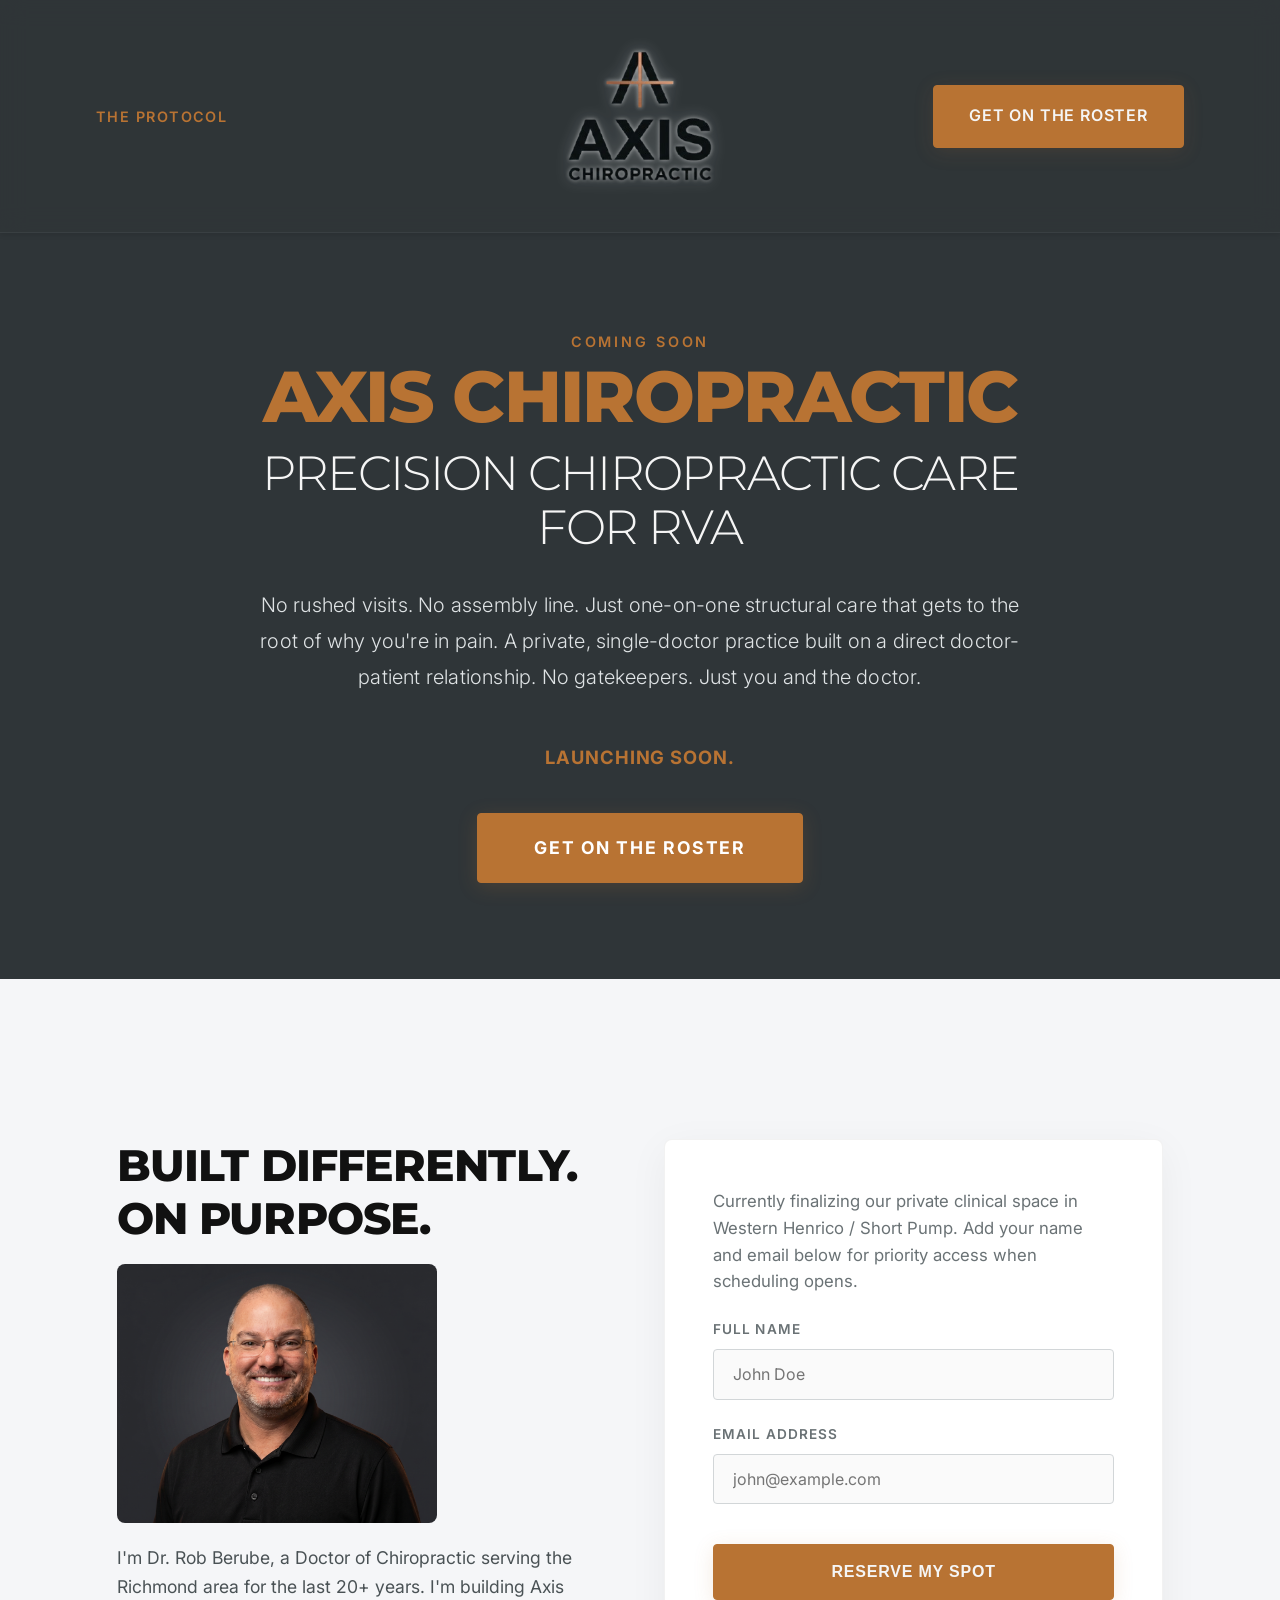
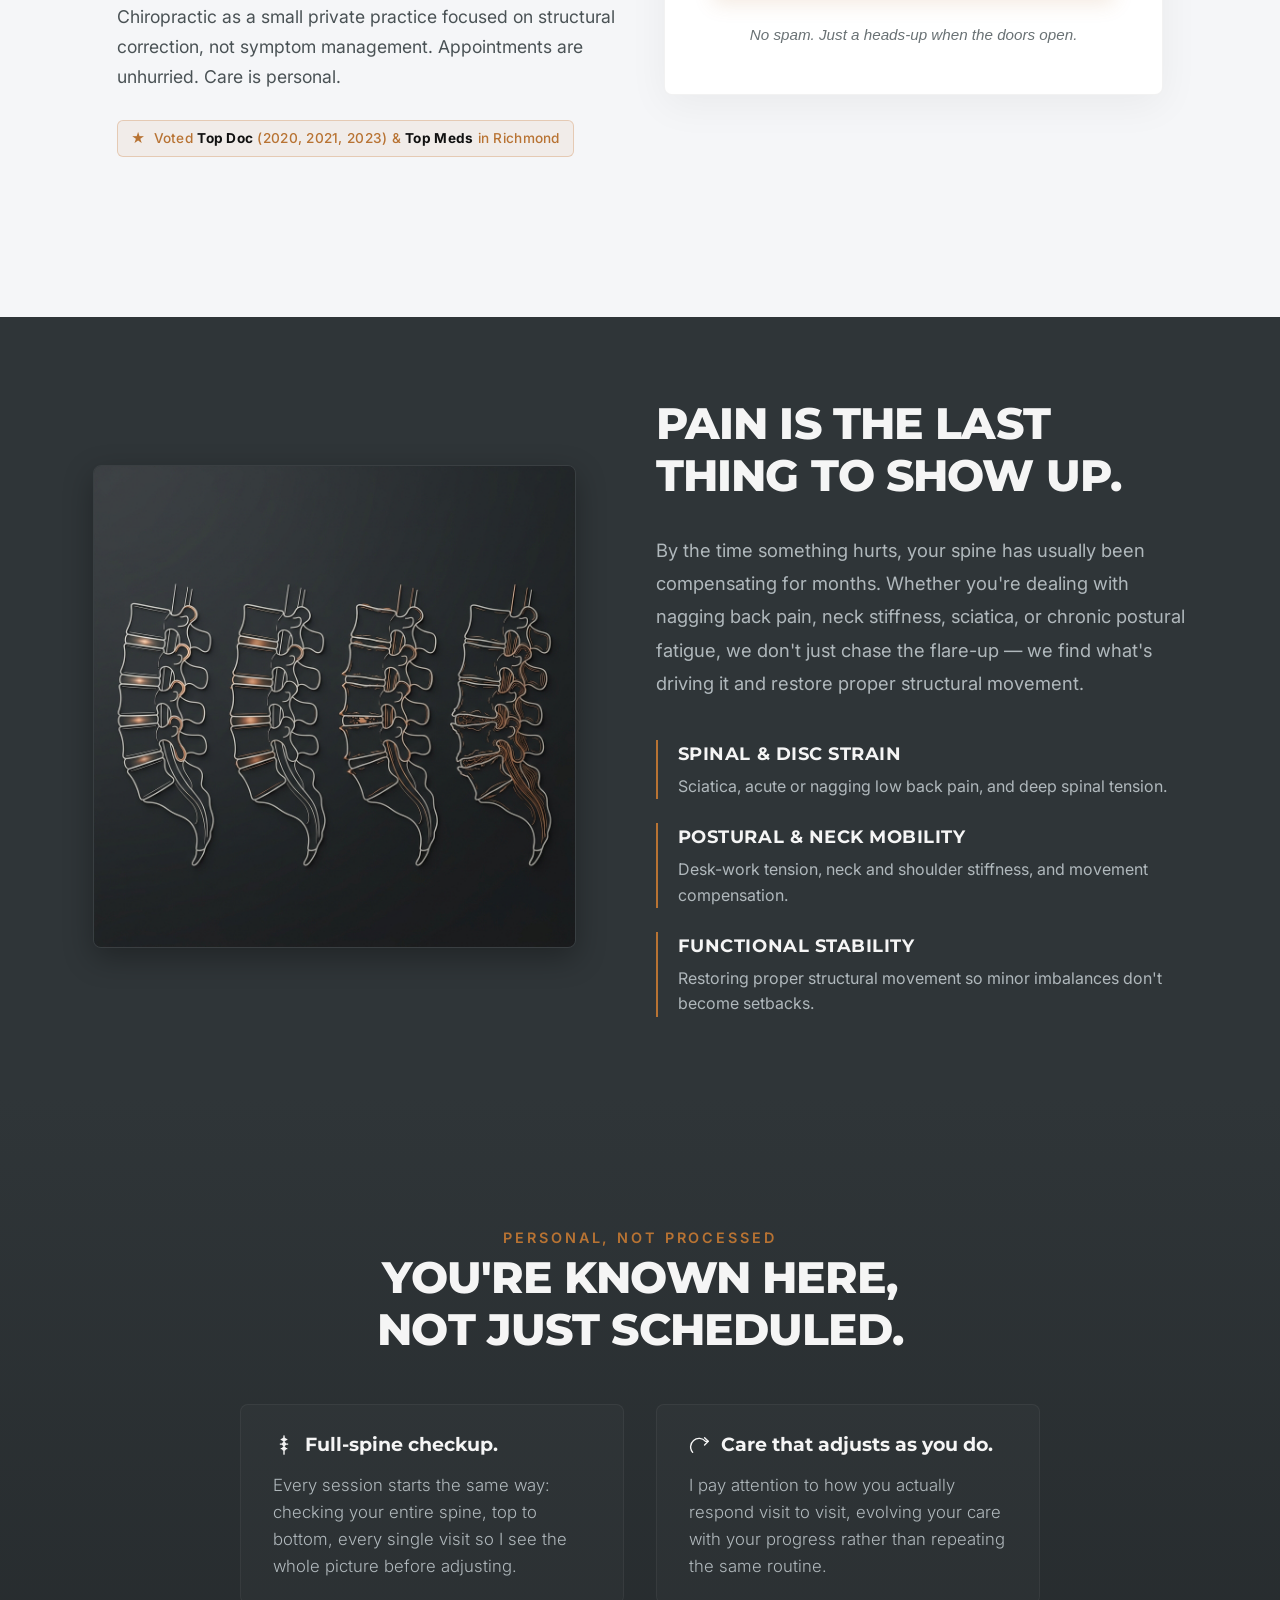
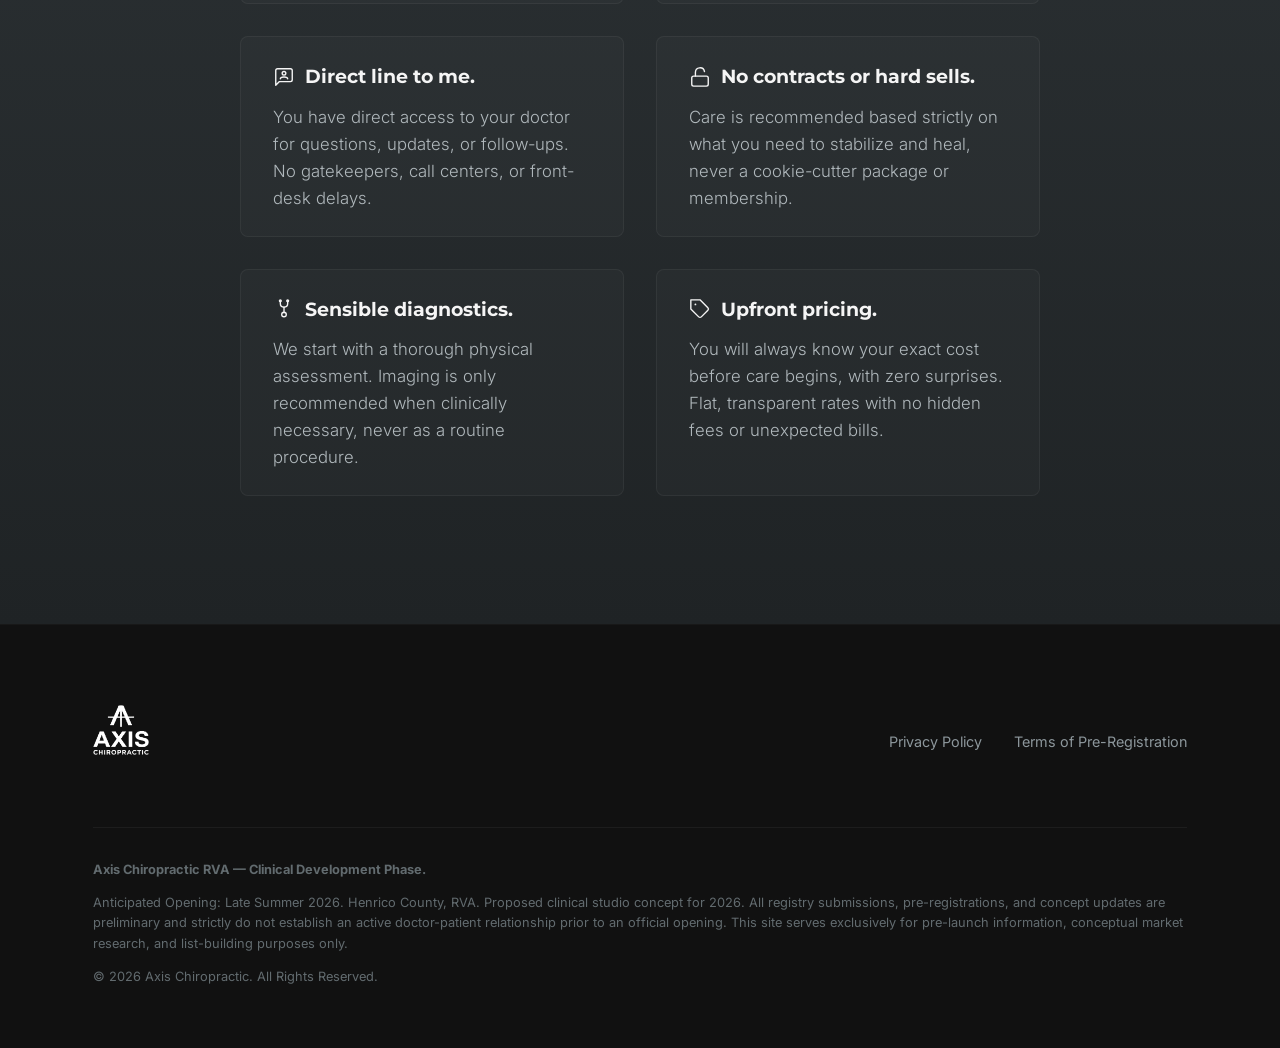
==== commit c0b457bc: "Update for launching soon" ====
--- a/index.html
+++ b/index.html
@@ -5,17 +5,17 @@
     <meta name="viewport" content="width=device-width, initial-scale=1.0">
     
     <!-- SEO: Optimized Title for Glen Allen, VA + Pre-Launch Phase -->
-    <title>Axis Chiropractic | Henrico VA Chiropractor | Coming Late Summer 2026</title>
+    <title>Axis Chiropractic | Henrico VA Chiropractor | Coming Soon</title>
     
     <!-- SEO: Meta Description reflecting Pre-Launch and Founding Registry -->
-    <meta name="description" content="Axis Chiropractic is a modern, high-volume chiropractic facility coming to Glen Allen, VA in Late Summer 2026. Specializing in non-surgical structural & neurological restoration. Join our Founding Patient Registry today.">
+    <meta name="description" content="Dr. Rob Berube, D.C. is opening Axis Chiropractic, a private chiropractic practice in Henrico, VA serving the greater Richmond area. Now accepting sign-ups for new patients — one-on-one, unhurried structural care.">
     
     <!-- SEO: Canonical Tag -->
     <link rel="canonical" href="https://www.axischirorva.com/">
 
     <!-- SEO: Open Graph Tags -->
-    <meta property="og:title" content="Axis Chiropractic | Glen Allen, VA | Coming Late Summer 2026">
-    <meta property="og:description" content="Modern structural and neurological chiropractic care coming to Glen Allen, VA. Join the pre-opening Founding Patient Registry.">
+    <meta property="og:title" content="Axis Chiropractic | Henrico VA Chiropractor | Coming Soon">
+    <meta property="og:description" content="Dr. Rob Berube, D.C. is opening Axis Chiropractic, a private chiropractic practice in Henrico, VA serving the greater Richmond area. Now accepting sign-ups for new patients — one-on-one, unhurried structural care.">
     <meta property="og:image" content="https://www.axischirorva.com/images/spinal_degeneration.png">
     <meta property="og:url" content="https://www.axischirorva.com/">
     <meta property="og:type" content="website">
@@ -47,7 +47,7 @@
     <link rel="preconnect" href="https://fonts.gstatic.com" crossorigin>
     <link href="https://fonts.googleapis.com/css2?family=Inter:wght@300;400;500;600;700&family=Montserrat:wght@300;400;500;600;700;800&display=swap" rel="stylesheet">
 
-    <link rel="stylesheet" href="css/style.css">
+    <link rel="stylesheet" href="css/style.css?v=3.4">
     <link rel="stylesheet" href="https://cdnjs.cloudflare.com/ajax/libs/font-awesome/6.0.0/css/all.min.css">
     <script src="https://identity.netlify.com/v1/netlify-identity-widget.js"></script>
 </head>
@@ -63,7 +63,7 @@
                 <img src="images/AxisChiroLogo.png" alt="Axis Chiropractic Logo">
             </a>
             <nav class="landing-nav-right">
-                <a href="#scroll-target" class="btn-copper btn-nav-roster">Pre-Register</a>
+                <a href="#scroll-target" class="btn-copper btn-nav-roster">Get on the Roster</a>
             </nav>
         </div>
     </header>
@@ -73,14 +73,15 @@
         <section class="landing-hero" id="hero">
             <div class="container">
                 <div class="hero-content">
-                    <span class="hero-tagline">Clinical Development Phase</span>
+                    <span class="hero-tagline">Coming Soon</span>
                     <h1 class="hero-headline">
                         <span class="hero-headline-brand">AXIS CHIROPRACTIC</span>
-                        <span class="hero-headline-proposition" style="font-weight: 300; font-size: 0.85em;">PRECISION STRUCTURAL INTEGRITY FOR RVA</span>
+                        <span class="hero-headline-proposition" style="font-weight: 300; font-size: 0.85em;">PRECISION CHIROPRACTIC CARE FOR RVA</span>
                     </h1>
-                    <p class="hero-subheadline">Launching Late Summer 2026. We are engineering an intentional, high-efficiency private studio specializing in one-on-one non-surgical structural and neurological restoration. Anticipated private practice concept.</p>
+                    <p class="hero-subheadline">No rushed visits. No assembly line. Just one-on-one structural care that gets to the root of why you're in pain. A private, single-doctor practice built on a direct doctor-patient relationship. No gatekeepers. Just you and the doctor.</p>
+                    <p class="hero-launch-date">Launching Soon.</p>
                     <div style="text-align: center;">
-                        <a href="#scroll-target" class="btn-hero-cta">Secure Placement on Founding Registry</a>
+                        <a href="#scroll-target" class="btn-hero-cta">Get on the Roster</a>
                     </div>
                 </div>
             </div>
@@ -90,13 +91,19 @@
         <section class="insurance-bridge" id="market-study">
             <div class="container">
                 <div class="insurance-bridge-grid">
-                    <div class="bridge-text">
-                        <h2>Regional Demand & Market Study.</h2>
-                        <p>Axis Chiropractic RVA is currently conducting a regional feasibility and demographic demand study ahead of a proposed 2026 concept launch. We are tracking community interest within Henrico County and the Greater Richmond area to optimize future clinical hours and single-room operational efficiency. Register your interest below to help shape the framework and receive priority updates.</p>
+                    <div class="bridge-left-column">
+                        <h2>Built differently. On purpose.</h2>
+                        <img src="images/drrob_blackpolo.png" alt="Dr. Rob Berube, D.C." class="bridge-portrait">
+                        <p>I'm Dr. Rob Berube, a Doctor of Chiropractic serving the Richmond area for the last 20+ years. I'm building Axis Chiropractic as a small private practice focused on structural correction, not symptom management. Appointments are unhurried. Care is personal.</p>
+                        <div class="accolade-badge">
+                            <span class="accolade-icon">★</span>
+                            <span class="accolade-text">Voted <strong>Top Doc</strong> (2020, 2021, 2023) &amp; <strong>Top Meds</strong> in Richmond</span>
+                        </div>
                     </div>
 
                     <div class="insurance-form-container" id="registry-form">
                         <div id="scroll-target" style="display: block; height: 200px; margin-top: -200px; visibility: hidden; pointer-events: none;"></div>
+                        <p class="form-description" style="color: #6A7275; margin-bottom: 1.5rem; font-size: 1.05rem; line-height: 1.6;">Currently finalizing our private clinical space in Western Henrico / Short Pump. Add your name and email below for priority access when scheduling opens.</p>
                         <form class="insurance-form" id="rosterForm" name="concept-registry" data-netlify="true" method="POST" onsubmit="handleRosterSubmit(event)">
                             <input type="hidden" name="form-name" value="concept-registry">
                             <div class="form-group">
@@ -104,26 +111,27 @@
                                 <input type="text" id="fullName" name="name" required placeholder="John Doe">
                             </div>
                             <div class="form-group">
-                                <label for="email">Email Address</label>
-                                <input type="email" id="email" name="email" required placeholder="john@example.com">
-                            </div>
-                            <button type="submit" class="btn-copper" style="width: 100%; border: none;">Join Concept Registry</button>
+                                <label for="emailAddress">Email Address</label>
+                                <input type="email" id="emailAddress" name="email" required placeholder="john@example.com">
+                            </div>
+                            <button type="submit" class="btn-copper" style="width: 100%; text-align: center;">Reserve My Spot</button>
                         </form>
+                        <p class="reassurance-text" style="color: #6A7275; margin-top: 1.5rem; font-size: 0.95rem; line-height: 1.5; font-style: italic; text-align: center;">No spam. Just a heads-up when the doors open.</p>
                         
                         <!-- Premium Success Message (Hidden by default) -->
-                        <div id="successCard" style="display: none; text-align: center; padding: 2rem 0;">
+                        <div id="registrySuccess" style="display: none; text-align: center; padding: 2rem 0;">
                             <div style="width: 64px; height: 64px; background: rgba(184, 115, 51, 0.1); border-radius: 50%; display: flex; align-items: center; justify-content: center; margin: 0 auto 1.5rem auto;">
                                 <i class="fas fa-check" style="color: var(--accent-copper); font-size: 1.75rem;"></i>
                             </div>
-                            <h3 style="font-family: var(--font-serif); font-size: 1.8rem; color: var(--text-black); margin-bottom: 1rem;">Registry Joined</h3>
-                            <p style="color: #6A7275; line-height: 1.6; font-size: 1rem;">Thank you. Your details have been received. Your placement on our Founding Registry is secured. Look out for updates as our Late Summer 2026 concept develops.</p>
+                            <h3 style="font-family: var(--font-serif); font-size: 1.8rem; color: var(--text-black); margin-bottom: 1rem;">You're on the list.</h3>
+                            <p style="color: #6A7275; line-height: 1.6; font-size: 1rem;">I'll be in touch when I'm ready to schedule — thank you for your interest in Axis Chiropractic.</p>
                         </div>
                     </div>
                 </div>
             </div>
         </section>
 
-        <!-- Section 4: The Symptom-to-Structure Pivot -->
+        <!-- Section 4: Accolades / Core Clinical Value Props -->
         <section class="structure-pivot" id="protocol">
             <div class="container">
                 <div class="pivot-grid">
@@ -131,9 +139,22 @@
                         <img src="images/spinal_degeneration.png" alt="Monochromatic structural render of Spinal Degeneration analysis" loading="lazy">
                     </div>
                     <div class="pivot-text">
-                        <h2>Pain is a Trailing Indicator.</h2>
-                        <p>By the time an acute symptom manifests, structural shifting and neurological wear-and-tear have been quietly modifying your foundation for months.</p>
-                        <p>Our upcoming studio does not chase temporary warning lights. The Axis Protocol analyzes the baseline, stabilizes the core structure, and locks in alignment.</p>
+                        <h2>Pain is the last thing to show up.</h2>
+                        <p>By the time something hurts, your spine has usually been compensating for months. Whether you're dealing with nagging back pain, neck stiffness, sciatica, or chronic postural fatigue, we don't just chase the flare-up — we find what's driving it and restore proper structural movement.</p>
+                        <div class="focus-buckets">
+                            <div class="focus-bucket-item">
+                                <h4>Spinal & Disc Strain</h4>
+                                <p>Sciatica, acute or nagging low back pain, and deep spinal tension.</p>
+                            </div>
+                            <div class="focus-bucket-item">
+                                <h4>Postural & Neck Mobility</h4>
+                                <p>Desk-work tension, neck and shoulder stiffness, and movement compensation.</p>
+                            </div>
+                            <div class="focus-bucket-item">
+                                <h4>Functional Stability</h4>
+                                <p>Restoring proper structural movement so minor imbalances don't become setbacks.</p>
+                            </div>
+                        </div>
                     </div>
                 </div>
             </div>
@@ -143,9 +164,76 @@
         <section class="operational-flow" id="flow">
             <div class="container">
                 <div class="flow-content">
-                    <span class="flow-tagline">Engineered Efficiency</span>
-                    <h2>Designed for High-Performance Lives.</h2>
-                    <p>We are eliminating the administrative friction, bloat, and wait times of traditional multi-doctor clinics. Our single-room, high-efficiency structural framework is engineered to deliver precise, high-leverage corrections on a professional timeline that respects your calendar.</p>
+                    <span class="flow-tagline">Personal, Not Processed</span>
+                    <h2>You're known here,<br>not just scheduled.</h2>
+                    <div class="flow-features">
+                        <div class="flow-feature-item">
+                            <div class="flow-feature-header">
+                                <svg class="flow-feature-icon" viewBox="0 0 24 24" fill="none" stroke="currentColor" stroke-width="1.5" stroke-linecap="round" stroke-linejoin="round">
+                                    <path d="M12 2v20M9 6h6M8 11h8M9 16h6" />
+                                    <circle cx="12" cy="6" r="1.5" />
+                                    <circle cx="12" cy="11" r="1.5" />
+                                    <circle cx="12" cy="16" r="1.5" />
+                                </svg>
+                                <span class="flow-feature-lead">Full-spine checkup.</span>
+                            </div>
+                            <span class="flow-feature-desc">Every session starts the same way: checking your entire spine, top to bottom, every single visit so I see the whole picture before adjusting.</span>
+                        </div>
+                        <div class="flow-feature-item">
+                            <div class="flow-feature-header">
+                                <svg class="flow-feature-icon" viewBox="0 0 24 24" fill="none" stroke="currentColor" stroke-width="1.5" stroke-linecap="round" stroke-linejoin="round">
+                                    <path d="M4 20A8 8 0 0 1 18 8H21" />
+                                    <polyline points="17 4 21 8 17 12" />
+                                </svg>
+                                <span class="flow-feature-lead">Care that adjusts as you do.</span>
+                            </div>
+                            <span class="flow-feature-desc">I pay attention to how you actually respond visit to visit, evolving your care with your progress rather than repeating the same routine.</span>
+                        </div>
+                        <div class="flow-feature-item">
+                            <div class="flow-feature-header">
+                                <svg class="flow-feature-icon" viewBox="0 0 24 24" fill="none" stroke="currentColor" stroke-width="1.5" stroke-linecap="round" stroke-linejoin="round">
+                                    <path d="M21 15a2 2 0 0 1-2 2H7l-4 4V5a2 2 0 0 1 2-2h14a2 2 0 0 1 2 2z" />
+                                    <circle cx="12" cy="8" r="2" />
+                                    <path d="M8 14c0-1.5 2-2 4-2s4 .5 4 2" />
+                                </svg>
+                                <span class="flow-feature-lead">Direct line to me.</span>
+                            </div>
+                            <span class="flow-feature-desc">You have direct access to your doctor for questions, updates, or follow-ups. No gatekeepers, call centers, or front-desk delays.</span>
+                        </div>
+                        <div class="flow-feature-item">
+                            <div class="flow-feature-header">
+                                <svg class="flow-feature-icon" viewBox="0 0 24 24" fill="none" stroke="currentColor" stroke-width="1.5" stroke-linecap="round" stroke-linejoin="round">
+                                    <rect x="3" y="11" width="18" height="11" rx="2" ry="2" />
+                                    <path d="M7 11V7a5 5 0 0 1 9.9-1" />
+                                </svg>
+                                <span class="flow-feature-lead">No contracts or hard sells.</span>
+                            </div>
+                            <span class="flow-feature-desc">Care is recommended based strictly on what you need to stabilize and heal, never a cookie-cutter package or membership.</span>
+                        </div>
+                        <div class="flow-feature-item">
+                            <div class="flow-feature-header">
+                                <svg class="flow-feature-icon" viewBox="0 0 24 24" fill="none" stroke="currentColor" stroke-width="1.5" stroke-linecap="round" stroke-linejoin="round">
+                                    <path d="M8 3v3c0 2.5 1.5 4 4 4s4-1.5 4-4V3" />
+                                    <path d="M12 10v6" />
+                                    <circle cx="12" cy="18" r="2.5" />
+                                    <circle cx="8" cy="3" r="1" />
+                                    <circle cx="16" cy="3" r="1" />
+                                </svg>
+                                <span class="flow-feature-lead">Sensible diagnostics.</span>
+                            </div>
+                            <span class="flow-feature-desc">We start with a thorough physical assessment. Imaging is only recommended when clinically necessary, never as a routine procedure.</span>
+                        </div>
+                        <div class="flow-feature-item">
+                            <div class="flow-feature-header">
+                                <svg class="flow-feature-icon" viewBox="0 0 24 24" fill="none" stroke="currentColor" stroke-width="1.5" stroke-linecap="round" stroke-linejoin="round">
+                                    <path d="M20.59 13.41l-7.17 7.17a2 2 0 0 1-2.83 0L2 12V2h10l8.59 8.59a2 2 0 0 1 0 2.82z" />
+                                    <line x1="7" y1="7" x2="7.01" y2="7" stroke-width="2" />
+                                </svg>
+                                <span class="flow-feature-lead">Upfront pricing.</span>
+                            </div>
+                            <span class="flow-feature-desc">You will always know your exact cost before care begins, with zero surprises. Flat, transparent rates with no hidden fees or unexpected bills.</span>
+                        </div>
+                    </div>
                 </div>
             </div>
         </section>
@@ -163,7 +251,6 @@
                     <a href="javascript:void(0)" onclick="openModal('terms')">Terms of Pre-Registration</a>
                 </div>
             </div>
-            
             <div class="footer-compliance">
                 <p><strong>Axis Chiropractic RVA — Clinical Development Phase.</strong></p>
                 <p>Anticipated Opening: Late Summer 2026. Henrico County, RVA. Proposed clinical studio concept for 2026. All registry submissions, pre-registrations, and concept updates are preliminary and strictly do not establish an active doctor-patient relationship prior to an official opening. This site serves exclusively for pre-launch information, conceptual market research, and list-building purposes only.</p>
@@ -243,7 +330,14 @@
               
               setTimeout(() => {
                   form.style.display = 'none';
-                  const successCard = document.getElementById('successCard');
+                  
+                  // Hide description and reassurance
+                  const formDesc = document.querySelector('.form-description');
+                  const reassuranceText = document.querySelector('.reassurance-text');
+                  if (formDesc) formDesc.style.display = 'none';
+                  if (reassuranceText) reassuranceText.style.display = 'none';
+                  
+                  const successCard = document.getElementById('registrySuccess');
                   successCard.style.display = 'block';
                   successCard.style.opacity = '0';
                   successCard.style.transform = 'translateY(10px)';
--- a/css/style.css
+++ b/css/style.css
@@ -748,6 +748,15 @@
     margin-bottom: 3rem;
     font-weight: 300;
     letter-spacing: 0.01em;
+}
+
+.hero-launch-date {
+    color: var(--accent-copper);
+    font-weight: 700;
+    letter-spacing: 0.05em;
+    text-transform: uppercase;
+    font-size: 1.15rem;
+    margin-bottom: 2.5rem;
 }
 
 .btn-hero-cta {
@@ -808,34 +817,79 @@
 .insurance-bridge-grid {
     display: grid;
     grid-template-columns: 1fr;
-    gap: 4rem;
+    gap: 3rem;
     max-width: 1100px;
     margin: 0 auto;
-    align-items: center;
-}
-
-@media (min-width: 768px) {
-    .insurance-bridge-grid {
-        grid-template-columns: 1.2fr 1fr;
-    }
-}
-
-.bridge-text h2 {
+    align-items: start;
+}
+
+.bridge-left-column {
+    display: flex;
+    flex-direction: column;
+    gap: 1.25rem;
+}
+
+.bridge-left-column h2 {
     font-family: var(--font-headline);
     font-size: 2.75rem;
     line-height: 1.2;
     color: var(--text-black);
-    margin-bottom: 1.5rem;
+    margin-bottom: 0;
     font-weight: 800;
     letter-spacing: -0.02em;
     text-transform: uppercase;
 }
 
-.bridge-text p {
+.bridge-left-column img {
+    width: 100%;
+    max-width: 320px;
+    border-radius: 8px;
+    object-fit: cover;
+    display: block;
+}
+
+.bridge-left-column p {
     font-size: 1.1rem;
     line-height: 1.7;
     color: #4A5255;
-    margin-bottom: 2rem;
+    margin-bottom: 0;
+}
+
+@media (min-width: 768px) {
+    .insurance-bridge-grid {
+        grid-template-columns: 1fr 1fr;
+        padding: 3rem 1.5rem;
+    }
+}
+
+@media (max-width: 768px) {
+    .insurance-bridge-grid {
+        grid-template-columns: 1fr;
+        text-align: center;
+    }
+    .bridge-left-column {
+        align-items: center;
+    }
+}
+
+.accolade-badge {
+    display: inline-flex;
+    align-items: center;
+    gap: 0.5rem;
+    background: rgba(201, 122, 62, 0.08);
+    border: 1px solid rgba(201, 122, 62, 0.3);
+    color: var(--accent-copper, #c97a3e);
+    padding: 0.4rem 0.85rem;
+    border-radius: 6px;
+    font-size: 0.85rem;
+    font-weight: 500;
+    letter-spacing: 0.02em;
+    margin-top: 0.5rem;
+    width: fit-content;
+}
+
+.accolade-badge strong {
+    color: var(--text-black, #111111);
 }
 
 .insurance-form-container {
@@ -890,7 +944,7 @@
 
 /* Symptom-to-Structure Pivot */
 .structure-pivot {
-    padding: 8rem 2rem;
+    padding: 5rem 2rem;
     background-color: var(--bg-charcoal);
 }
 
@@ -941,6 +995,38 @@
     display: block;
 }
 
+/* Section 4 Focus Buckets */
+.focus-buckets {
+    margin-top: 2.5rem;
+    display: flex;
+    flex-direction: column;
+    gap: 1.5rem;
+    text-align: left;
+}
+
+.focus-bucket-item {
+    border-left: 2px solid var(--accent-copper);
+    padding-left: 1.25rem;
+}
+
+.focus-bucket-item h4 {
+    font-family: var(--font-headline);
+    font-size: 1.1rem;
+    font-weight: 700;
+    color: var(--white);
+    margin-top: 0;
+    margin-bottom: 0.35rem;
+    text-transform: uppercase;
+    letter-spacing: 0.03em;
+}
+
+.focus-bucket-item p {
+    font-size: 1rem;
+    line-height: 1.6;
+    color: #b0b8bc;
+    margin-bottom: 0;
+}
+
 /* High-Volume Operational Flow */
 .operational-flow {
     padding: 8rem 2rem;
@@ -1112,4 +1198,79 @@
 /* Sleek Modal Popup Close Icon Hover */
 .legal-modal-close-icon:hover {
     color: var(--white) !important;
+}
+
+/* Operational Flow - Feature List Cards */
+.flow-features {
+    display: grid;
+    grid-template-columns: repeat(2, 1fr);
+    gap: 2rem;
+    max-width: 960px;
+    margin: 3rem auto 0 auto;
+    text-align: left;
+}
+
+.flow-feature-item {
+    background: rgba(255, 255, 255, 0.02);
+    border: 1px solid rgba(255, 255, 255, 0.05);
+    padding: 1.5rem 2rem;
+    border-radius: 8px;
+    transition: all 0.3s ease;
+    display: flex;
+    flex-direction: column;
+    height: 100%;
+}
+
+.flow-feature-item:hover {
+    background: rgba(255, 255, 255, 0.04);
+    border-color: rgba(255, 255, 255, 0.1);
+    transform: translateY(-2px);
+}
+
+.flow-feature-header {
+    display: flex;
+    align-items: center;
+    gap: 0.6rem;
+    margin-bottom: 0.75rem;
+}
+
+.flow-feature-lead {
+    display: block;
+    font-family: var(--font-headline);
+    font-size: 1.2rem;
+    font-weight: 700;
+    color: var(--white);
+}
+
+.flow-feature-icon {
+    width: 22px;
+    height: 22px;
+    color: var(--white);
+    flex-shrink: 0;
+}
+
+.flow-feature-desc {
+    display: block;
+    font-size: 1.05rem;
+    line-height: 1.6;
+    color: #b0b8bc;
+    font-weight: 300;
+    flex-grow: 1;
+}
+
+@media (max-width: 640px) {
+    .flow-features {
+        grid-template-columns: 1fr;
+        max-width: 500px;
+        gap: 1.5rem;
+    }
+    .flow-feature-item {
+        padding: 1.25rem 1.5rem;
+    }
+    .flow-feature-lead {
+        font-size: 1.1rem;
+    }
+    .flow-feature-desc {
+        font-size: 0.95rem;
+    }
 }
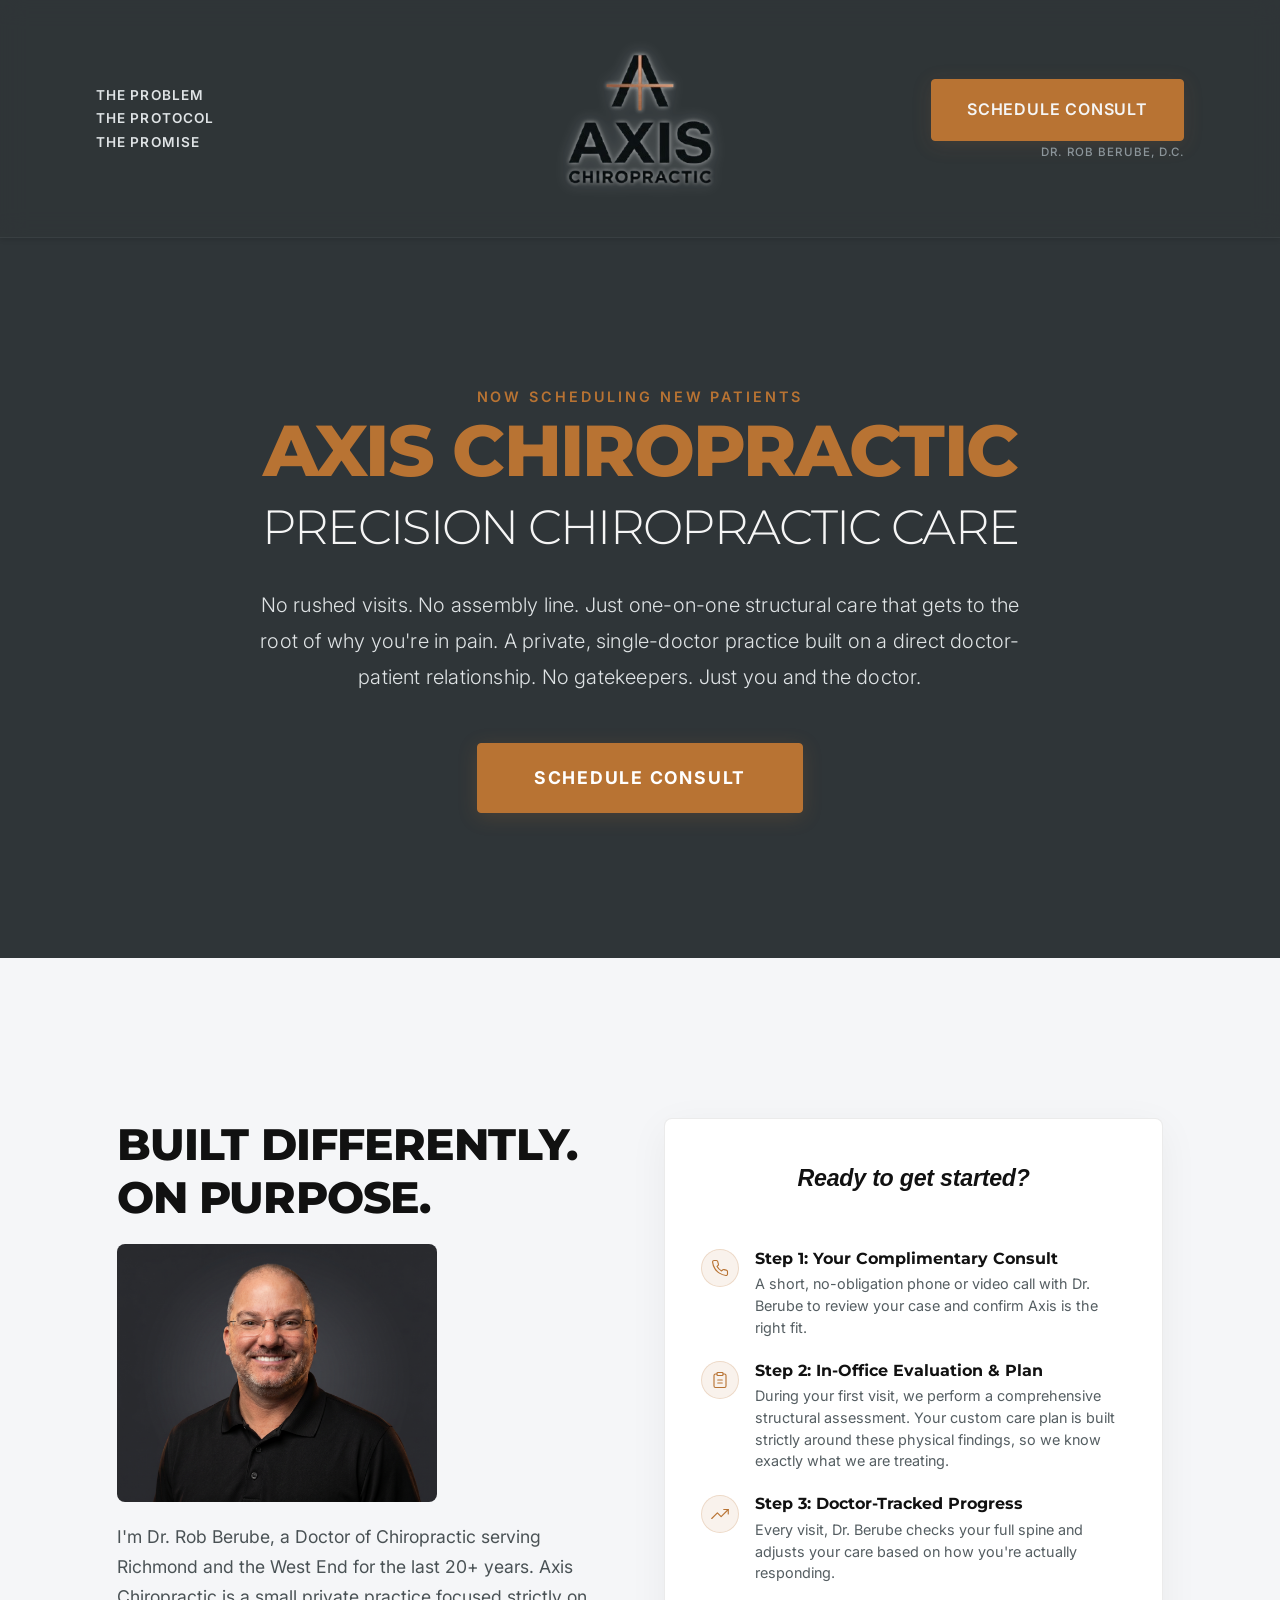
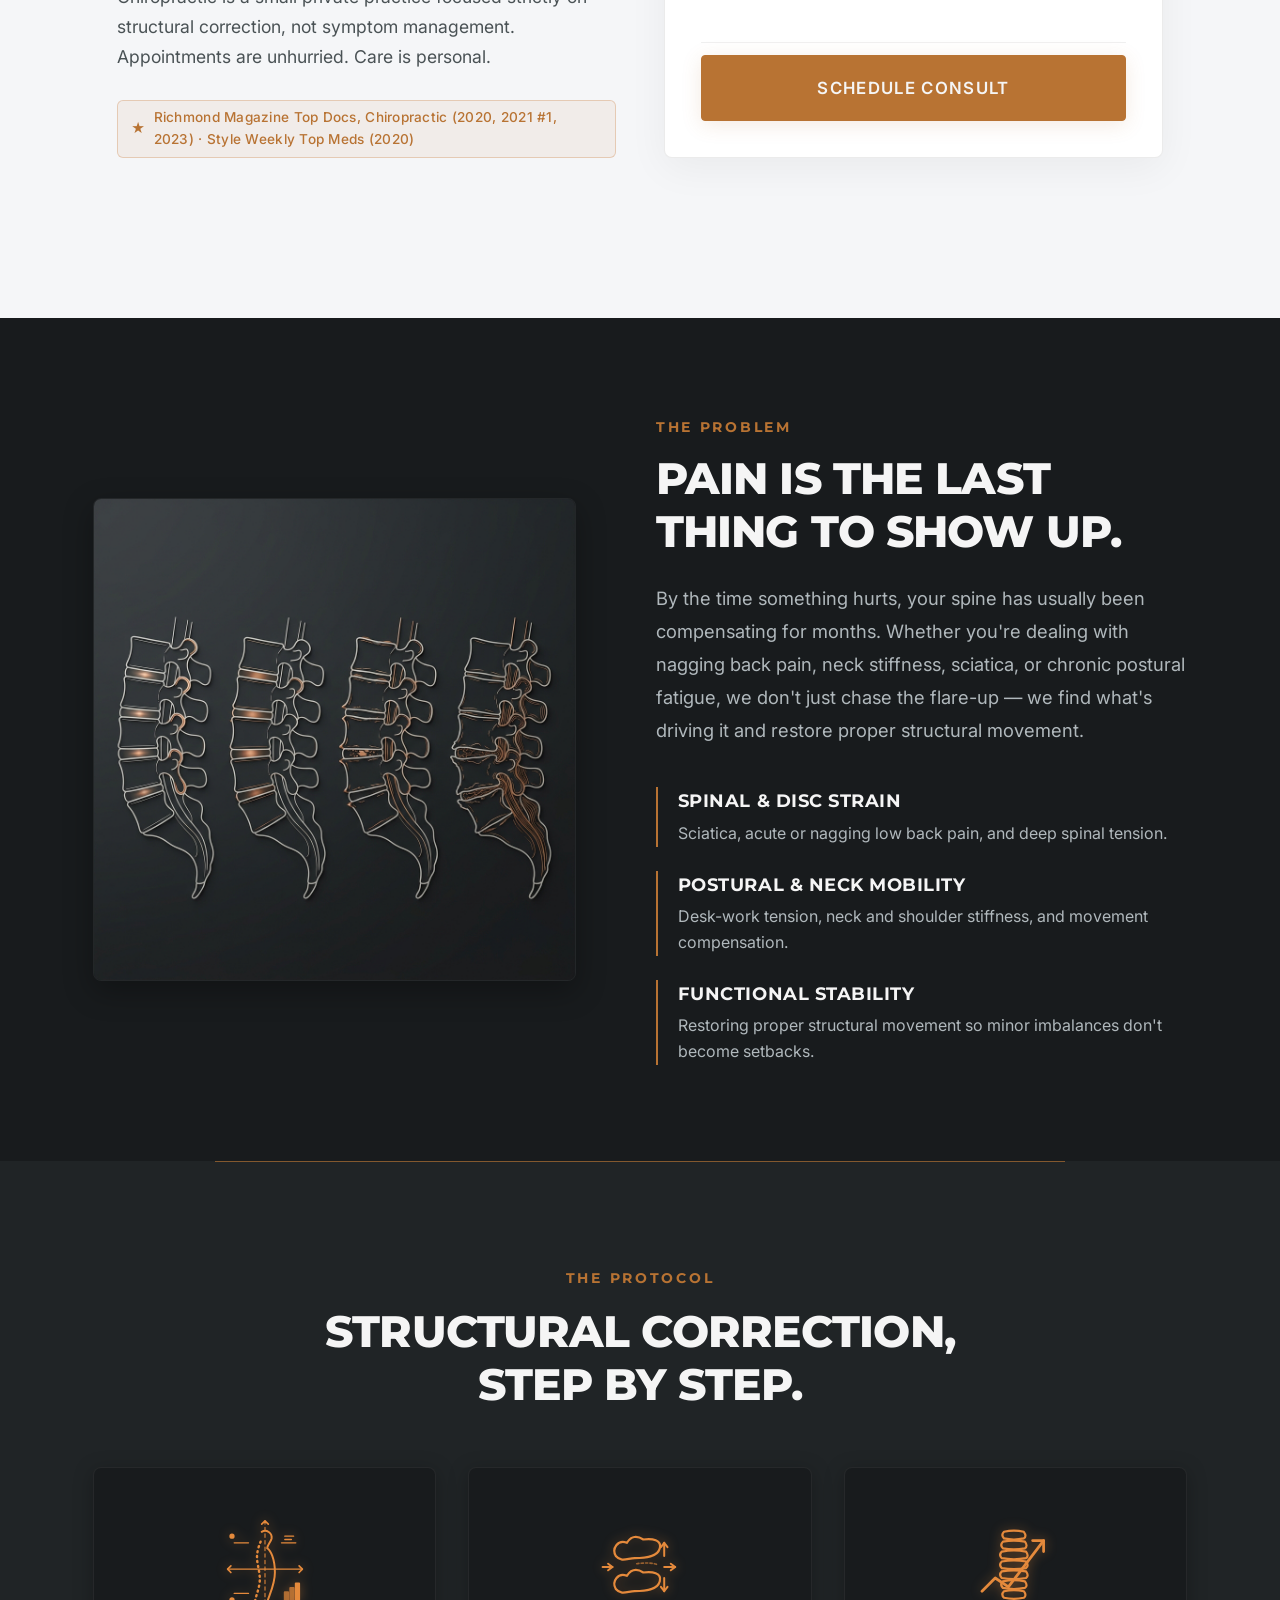
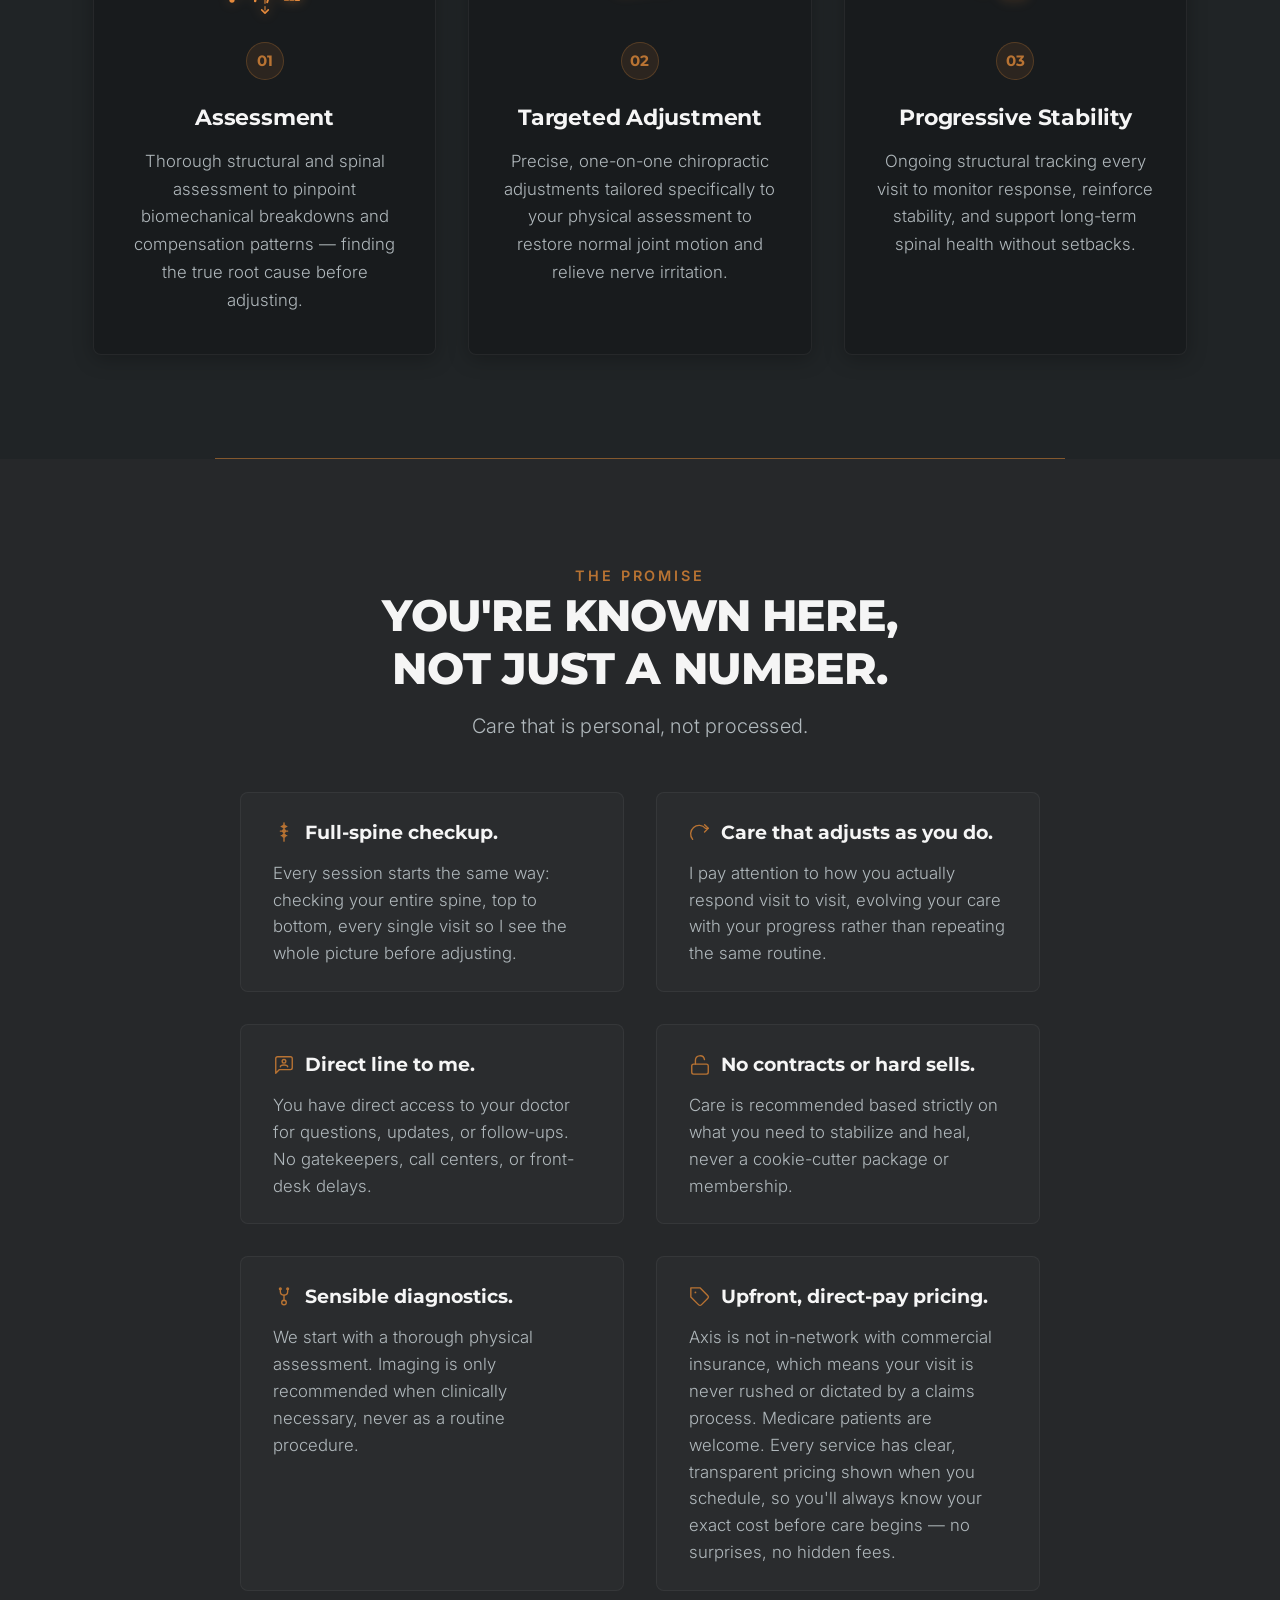
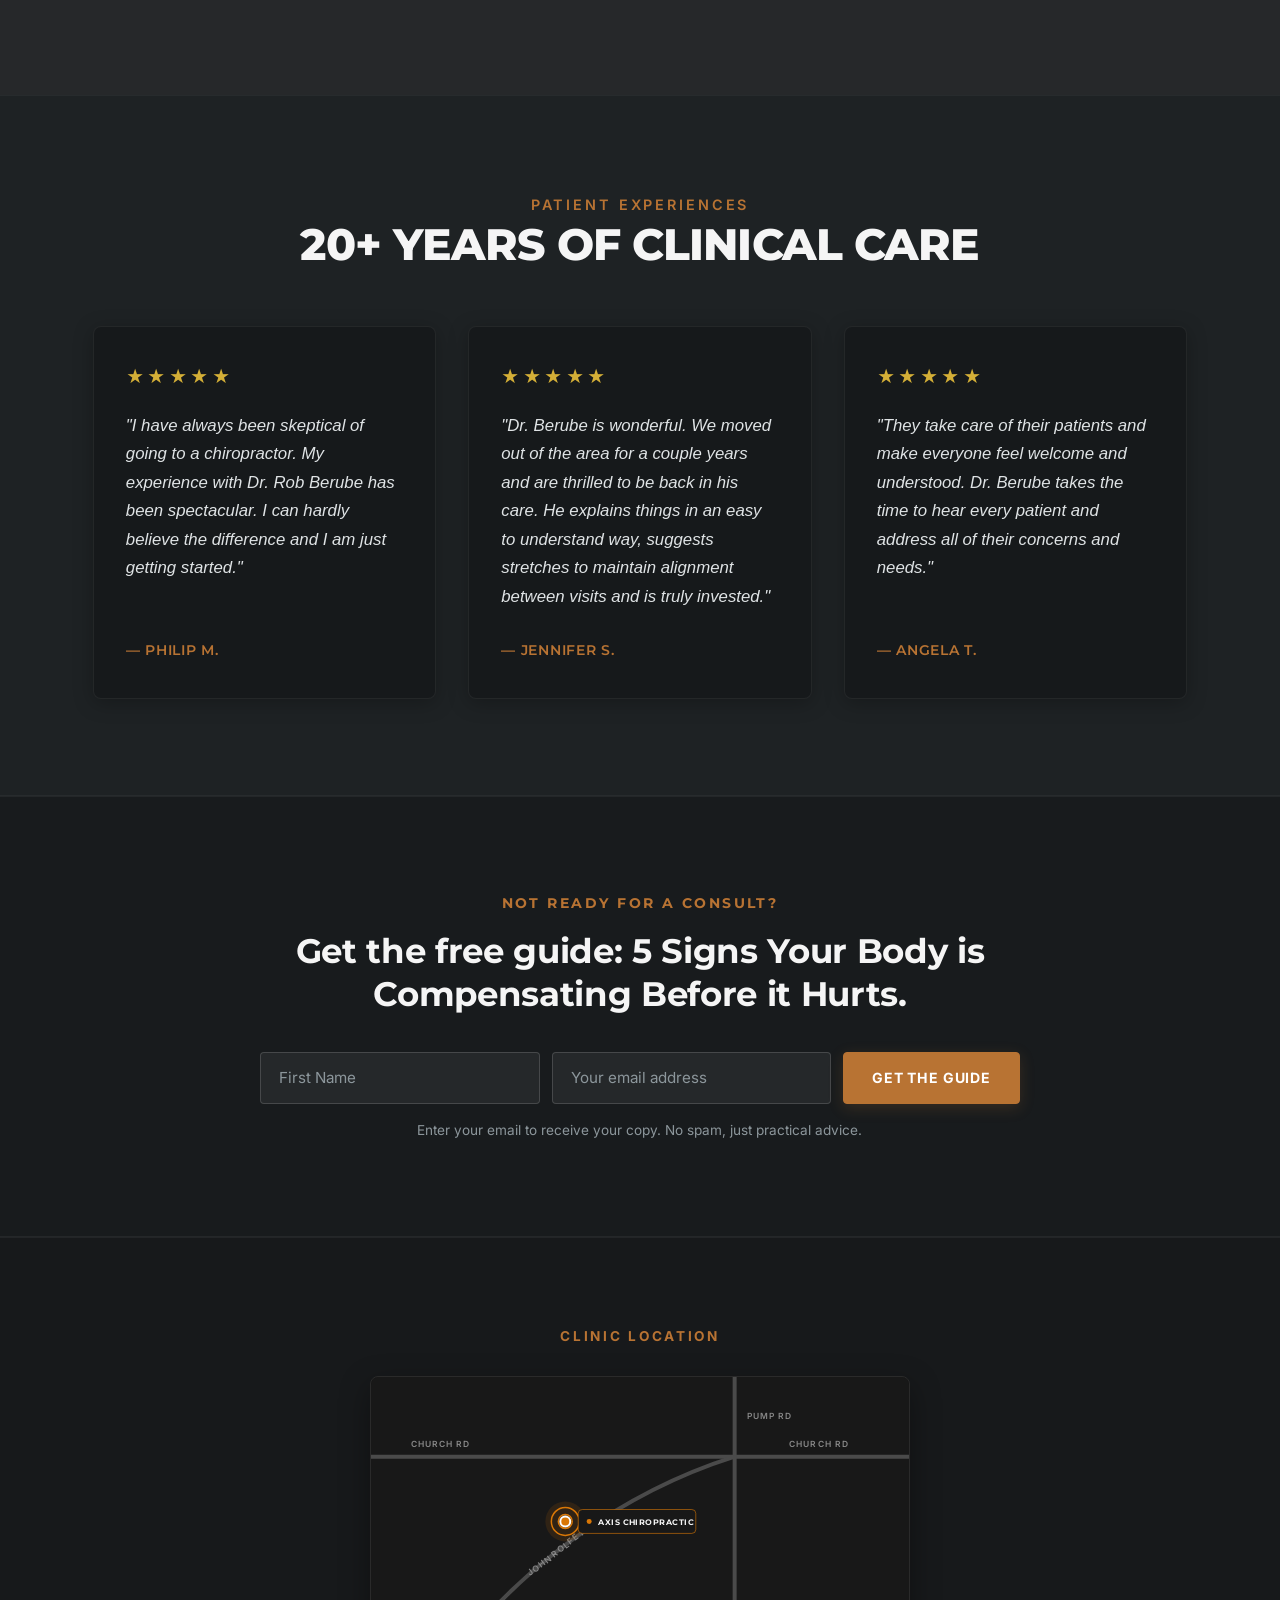
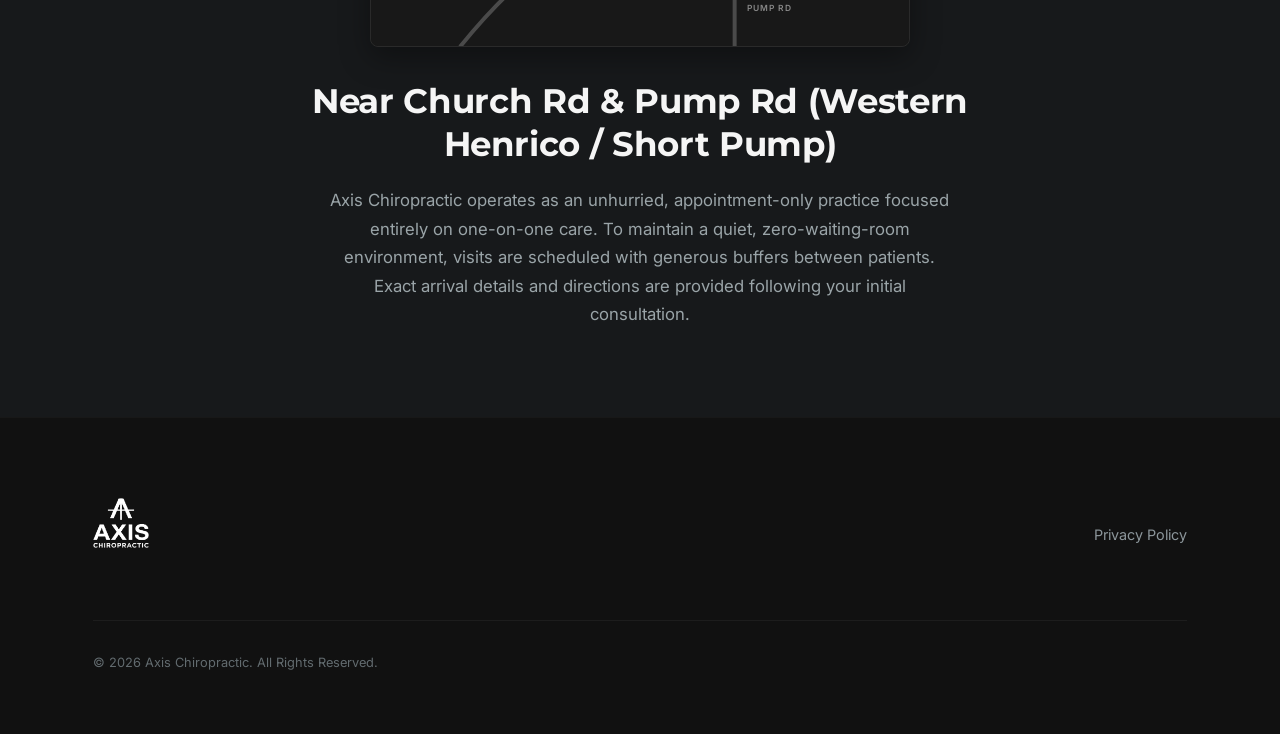
==== commit f37aea26: "Go Live Updates" ====
--- a/index.html
+++ b/index.html
@@ -4,52 +4,62 @@
     <meta charset="UTF-8">
     <meta name="viewport" content="width=device-width, initial-scale=1.0">
     
-    <!-- SEO: Optimized Title for Glen Allen, VA + Pre-Launch Phase -->
-    <title>Axis Chiropractic | Henrico VA Chiropractor | Coming Soon</title>
+    <!-- SEO: Optimized Title for local SEO and branded provider searches -->
+    <title>Dr. Rob Berube, DC | Axis Chiropractic | Henrico & Richmond, VA</title>
     
-    <!-- SEO: Meta Description reflecting Pre-Launch and Founding Registry -->
-    <meta name="description" content="Dr. Rob Berube, D.C. is opening Axis Chiropractic, a private chiropractic practice in Henrico, VA serving the greater Richmond area. Now accepting sign-ups for new patients — one-on-one, unhurried structural care.">
+    <!-- SEO: Meta Description reflecting local SEO and branded searches -->
+    <meta name="description" content="Looking for Dr. Rob Berube, DC in Richmond? Axis Chiropractic provides precision, one-on-one structural care opening late summer 2026 in Western Henrico / Short Pump. Join the priority roster today.">
     
     <!-- SEO: Canonical Tag -->
     <link rel="canonical" href="https://www.axischirorva.com/">
 
-    <!-- SEO: Open Graph Tags -->
-    <meta property="og:title" content="Axis Chiropractic | Henrico VA Chiropractor | Coming Soon">
-    <meta property="og:description" content="Dr. Rob Berube, D.C. is opening Axis Chiropractic, a private chiropractic practice in Henrico, VA serving the greater Richmond area. Now accepting sign-ups for new patients — one-on-one, unhurried structural care.">
-    <meta property="og:image" content="https://www.axischirorva.com/images/spinal_degeneration.png">
-    <meta property="og:url" content="https://www.axischirorva.com/">
+    <!-- SEO: Open Graph and Twitter Card Tags -->
     <meta property="og:type" content="website">
-    <meta property="og:locale" content="en_US">
-
-    <!-- SEO: Schema Markup updated for Glen Allen location & pre-launch status -->
-    <script type="application/ld+json">
-    {
-      "@context": "https://schema.org",
-      "@type": "ChiropracticOffice",
-      "name": "Axis Chiropractic",
-      "image": "https://www.axischirorva.com/images/spinal_degeneration.png",
-      "@id": "https://www.axischirorva.com",
-      "url": "https://www.axischirorva.com",
-      "telephone": "+18043728277",
-      "address": {
-        "@type": "PostalAddress",
-        "addressLocality": "Glen Allen",
-        "addressRegion": "VA",
-        "postalCode": "23060",
-        "addressCountry": "US"
-      },
-      "priceRange": "$$"
-    }
-    </script>
+    <meta property="og:url" content="https://axischirorva.com/">
+    <meta property="og:title" content="Dr. Rob Berube, DC | Axis Chiropractic RVA">
+    <meta property="og:description" content="Precision chiropractic care opening soon in Western Henrico / Short Pump. Reserve your spot on the priority roster.">
+    <meta property="og:image" content="https://axischirorva.com/assets/og-image.jpg">
+
+    <meta name="twitter:card" content="summary_large_image">
+    <meta name="twitter:title" content="Dr. Rob Berube, DC | Axis Chiropractic RVA">
+    <meta name="twitter:description" content="Precision chiropractic care opening soon in Western Henrico / Short Pump. Reserve your spot on the priority roster.">
+    <meta name="twitter:image" content="https://axischirorva.com/assets/og-image.jpg">
 
     <!-- Google Fonts for premium typography -->
     <link rel="preconnect" href="https://fonts.googleapis.com">
     <link rel="preconnect" href="https://fonts.gstatic.com" crossorigin>
     <link href="https://fonts.googleapis.com/css2?family=Inter:wght@300;400;500;600;700&family=Montserrat:wght@300;400;500;600;700;800&display=swap" rel="stylesheet">
 
-    <link rel="stylesheet" href="css/style.css?v=3.4">
+    <link rel="stylesheet" href="css/style.css?v=5.4">
     <link rel="stylesheet" href="https://cdnjs.cloudflare.com/ajax/libs/font-awesome/6.0.0/css/all.min.css">
     <script src="https://identity.netlify.com/v1/netlify-identity-widget.js"></script>
+
+    <!-- SEO: JSON-LD Schema structured data right before </head> -->
+    <script type="application/ld+json">
+    {
+      "@context": "https://schema.org",
+      "@type": "Physician",
+      "name": "Dr. Rob Berube, DC",
+      "medicalSpecialty": "Chiropractic",
+      "url": "https://axischirorva.com",
+      "worksFor": {
+        "@type": "Chiropractor",
+        "name": "Axis Chiropractic",
+        "url": "https://axischirorva.com",
+        "address": {
+          "@type": "PostalAddress",
+          "addressLocality": "Henrico",
+          "addressRegion": "VA",
+          "addressCountry": "US"
+        },
+        "openingHoursSpecification": {
+          "@type": "OpeningHoursSpecification",
+          "validFrom": "2026-08-01",
+          "description": "Opening Late Summer 2026"
+        }
+      }
+    }
+    </script>
 </head>
 <body class="landing-page">
 
@@ -57,31 +67,33 @@
     <header class="landing-header">
         <div class="container landing-header-container">
             <nav class="landing-nav-left">
-                <a href="#protocol">The Protocol</a>
+                <a href="#problem" class="nav-link">THE PROBLEM</a>
+                <a href="#protocol" class="nav-link">THE PROTOCOL</a>
+                <a href="#promise" class="nav-link">THE PROMISE</a>
             </nav>
             <a href="#" class="landing-logo" aria-label="Axis Chiropractic Home">
                 <img src="images/AxisChiroLogo.png" alt="Axis Chiropractic Logo">
             </a>
-            <nav class="landing-nav-right">
-                <a href="#scroll-target" class="btn-copper btn-nav-roster">Get on the Roster</a>
-            </nav>
+            <div class="landing-nav-right">
+                <a href="https://axischirorva.janeapp.com/#staff_member/1" target="_blank" rel="noopener noreferrer" class="btn-copper btn-nav-roster">SCHEDULE CONSULT</a>
+                <span class="nav-doctor-name">DR. ROB BERUBE, D.C.</span>
+            </div>
         </div>
     </header>
 
     <main>
-        <!-- Section 2: Pre-Launch Hero Section -->
+        <!-- Section 2: Hero Section -->
         <section class="landing-hero" id="hero">
             <div class="container">
                 <div class="hero-content">
-                    <span class="hero-tagline">Coming Soon</span>
+                    <span class="hero-tagline">Now Scheduling New Patients</span>
                     <h1 class="hero-headline">
                         <span class="hero-headline-brand">AXIS CHIROPRACTIC</span>
-                        <span class="hero-headline-proposition" style="font-weight: 300; font-size: 0.85em;">PRECISION CHIROPRACTIC CARE FOR RVA</span>
+                        <span class="hero-headline-proposition" style="font-weight: 300; font-size: 0.85em;">PRECISION CHIROPRACTIC CARE</span>
                     </h1>
                     <p class="hero-subheadline">No rushed visits. No assembly line. Just one-on-one structural care that gets to the root of why you're in pain. A private, single-doctor practice built on a direct doctor-patient relationship. No gatekeepers. Just you and the doctor.</p>
-                    <p class="hero-launch-date">Launching Soon.</p>
                     <div style="text-align: center;">
-                        <a href="#scroll-target" class="btn-hero-cta">Get on the Roster</a>
+                        <a href="https://axischirorva.janeapp.com/#staff_member/1" target="_blank" rel="noopener noreferrer" class="btn-hero-cta">SCHEDULE CONSULT</a>
                     </div>
                 </div>
             </div>
@@ -94,51 +106,76 @@
                     <div class="bridge-left-column">
                         <h2>Built differently. On purpose.</h2>
                         <img src="images/drrob_blackpolo.png" alt="Dr. Rob Berube, D.C." class="bridge-portrait">
-                        <p>I'm Dr. Rob Berube, a Doctor of Chiropractic serving the Richmond area for the last 20+ years. I'm building Axis Chiropractic as a small private practice focused on structural correction, not symptom management. Appointments are unhurried. Care is personal.</p>
+                        <p>I'm Dr. Rob Berube, a Doctor of Chiropractic serving Richmond and the West End for the last 20+ years. Axis Chiropractic is a small private practice focused strictly on structural correction, not symptom management. Appointments are unhurried. Care is personal.</p>
                         <div class="accolade-badge">
                             <span class="accolade-icon">★</span>
-                            <span class="accolade-text">Voted <strong>Top Doc</strong> (2020, 2021, 2023) &amp; <strong>Top Meds</strong> in Richmond</span>
+                            <span class="accolade-text">Richmond Magazine Top Docs, Chiropractic (2020, 2021 #1, 2023) &middot; Style Weekly Top Meds (2020)</span>
                         </div>
                     </div>
 
                     <div class="insurance-form-container" id="registry-form">
-                        <div id="scroll-target" style="display: block; height: 200px; margin-top: -200px; visibility: hidden; pointer-events: none;"></div>
-                        <p class="form-description" style="color: #6A7275; margin-bottom: 1.5rem; font-size: 1.05rem; line-height: 1.6;">Currently finalizing our private clinical space in Western Henrico / Short Pump. Add your name and email below for priority access when scheduling opens.</p>
-                        <form class="insurance-form" id="rosterForm" name="concept-registry" data-netlify="true" method="POST" onsubmit="handleRosterSubmit(event)">
-                            <input type="hidden" name="form-name" value="concept-registry">
-                            <div class="form-group">
-                                <label for="fullName">Full Name</label>
-                                <input type="text" id="fullName" name="name" required placeholder="John Doe">
-                            </div>
-                            <div class="form-group">
-                                <label for="emailAddress">Email Address</label>
-                                <input type="email" id="emailAddress" name="email" required placeholder="john@example.com">
-                            </div>
-                            <button type="submit" class="btn-copper" style="width: 100%; text-align: center;">Reserve My Spot</button>
-                        </form>
-                        <p class="reassurance-text" style="color: #6A7275; margin-top: 1.5rem; font-size: 0.95rem; line-height: 1.5; font-style: italic; text-align: center;">No spam. Just a heads-up when the doors open.</p>
+                        <div id="scroll-target" style="position: absolute; top: -60px; left: 0; width: 1px; height: 1px; visibility: hidden; pointer-events: none;"></div>
+                        <h3 class="cta-card-headline">Ready to get started?</h3>
                         
-                        <!-- Premium Success Message (Hidden by default) -->
-                        <div id="registrySuccess" style="display: none; text-align: center; padding: 2rem 0;">
-                            <div style="width: 64px; height: 64px; background: rgba(184, 115, 51, 0.1); border-radius: 50%; display: flex; align-items: center; justify-content: center; margin: 0 auto 1.5rem auto;">
-                                <i class="fas fa-check" style="color: var(--accent-copper); font-size: 1.75rem;"></i>
-                            </div>
-                            <h3 style="font-family: var(--font-serif); font-size: 1.8rem; color: var(--text-black); margin-bottom: 1rem;">You're on the list.</h3>
-                            <p style="color: #6A7275; line-height: 1.6; font-size: 1rem;">I'll be in touch when I'm ready to schedule — thank you for your interest in Axis Chiropractic.</p>
-                        </div>
-                    </div>
-                </div>
-            </div>
-        </section>
-
-        <!-- Section 4: Accolades / Core Clinical Value Props -->
-        <section class="structure-pivot" id="protocol">
+                        <div class="cta-steps-container">
+                            <div class="cta-step-item">
+                                <div class="cta-step-icon-wrap">
+                                    <svg class="cta-step-icon" viewBox="0 0 24 24" fill="none" stroke="currentColor" stroke-width="1.5" stroke-linecap="round" stroke-linejoin="round" aria-hidden="true">
+                                        <path d="M22 16.92v3a2 2 0 0 1-2.18 2 19.79 19.79 0 0 1-8.63-3.07 19.5 19.5 0 0 1-6-6 19.79 19.79 0 0 1-3.07-8.67A2 2 0 0 1 4.11 2h3a2 2 0 0 1 2 1.72 12.84 12.84 0 0 0 .7 2.81 2 2 0 0 1-.45 2.11L8.09 9.91a16 16 0 0 0 6 6l1.27-1.27a2 2 0 0 1 2.11-.45 12.84 12.84 0 0 0 2.81.7A2 2 0 0 1 22 16.92z"/>
+                                    </svg>
+                                </div>
+                                <div class="cta-step-body">
+                                    <h4 class="cta-step-title">Step 1: Your Complimentary Consult</h4>
+                                    <p class="cta-step-text">A short, no-obligation phone or video call with Dr. Berube to review your case and confirm Axis is the right fit.</p>
+                                </div>
+                            </div>
+                            
+                            <div class="cta-step-item">
+                                <div class="cta-step-icon-wrap">
+                                    <svg class="cta-step-icon" viewBox="0 0 24 24" fill="none" stroke="currentColor" stroke-width="1.5" stroke-linecap="round" stroke-linejoin="round" aria-hidden="true">
+                                        <path d="M16 4h2a2 2 0 0 1 2 2v14a2 2 0 0 1-2 2H6a2 2 0 0 1-2-2V6a2 2 0 0 1 2-2h2"/>
+                                        <rect x="8" y="2" width="8" height="4" rx="1" ry="1"/>
+                                        <line x1="9" y1="12" x2="15" y2="12"/>
+                                        <line x1="9" y1="16" x2="15" y2="16"/>
+                                    </svg>
+                                </div>
+                                <div class="cta-step-body">
+                                    <h4 class="cta-step-title">Step 2: In-Office Evaluation & Plan</h4>
+                                    <p class="cta-step-text">During your first visit, we perform a comprehensive structural assessment. Your custom care plan is built strictly around these physical findings, so we know exactly what we are treating.</p>
+                                </div>
+                            </div>
+                            
+                            <div class="cta-step-item">
+                                <div class="cta-step-icon-wrap">
+                                    <svg class="cta-step-icon" viewBox="0 0 24 24" fill="none" stroke="currentColor" stroke-width="1.5" stroke-linecap="round" stroke-linejoin="round" aria-hidden="true">
+                                        <polyline points="23 6 13.5 15.5 8.5 10.5 1 18"/>
+                                        <polyline points="17 6 23 6 23 12"/>
+                                    </svg>
+                                </div>
+                                <div class="cta-step-body">
+                                    <h4 class="cta-step-title">Step 3: Doctor-Tracked Progress</h4>
+                                    <p class="cta-step-text">Every visit, Dr. Berube checks your full spine and adjusts your care based on how you're actually responding.</p>
+                                </div>
+                            </div>
+                        </div>
+
+                        <div class="cta-action-wrap">
+                            <a href="https://axischirorva.janeapp.com/#staff_member/1" target="_blank" rel="noopener noreferrer" class="btn-copper btn-card-consult">SCHEDULE CONSULT</a>
+                        </div>
+                    </div>
+                </div>
+            </div>
+        </section>
+
+        <!-- Narrative Part 1: The Problem -->
+        <section class="structure-pivot" id="problem">
             <div class="container">
                 <div class="pivot-grid">
                     <div class="pivot-visual">
                         <img src="images/spinal_degeneration.png" alt="Monochromatic structural render of Spinal Degeneration analysis" loading="lazy">
                     </div>
                     <div class="pivot-text">
+                        <span class="section-tagline">THE PROBLEM</span>
                         <h2>Pain is the last thing to show up.</h2>
                         <p>By the time something hurts, your spine has usually been compensating for months. Whether you're dealing with nagging back pain, neck stiffness, sciatica, or chronic postural fatigue, we don't just chase the flare-up — we find what's driving it and restore proper structural movement.</p>
                         <div class="focus-buckets">
@@ -160,12 +197,127 @@
             </div>
         </section>
 
-        <!-- Section 5: High-Volume Operational Flow -->
-        <section class="operational-flow" id="flow">
+        <!-- Narrative Part 2: The Protocol -->
+        <section class="protocol-section" id="protocol">
+            <div class="protocol-divider protocol-divider-top" aria-hidden="true"></div>
+            <div class="container">
+                <div class="protocol-header">
+                    <span class="section-tagline">THE PROTOCOL</span>
+                    <h2 class="protocol-headline">Structural correction,<br>step by step.</h2>
+                </div>
+                <div class="protocol-grid">
+                    <!-- Card 01: Assessment -->
+                    <div class="protocol-card">
+                        <!-- Profile Spine with Alignment Grid -->
+                        <svg viewBox="0 0 100 100" class="protocol-icon" fill="none" stroke="#E58A3C" stroke-width="1.8" stroke-linecap="round" stroke-linejoin="round" style="filter: drop-shadow(0 0 6px rgba(229,138,60,0.45)); width: 110px; height: 110px; margin: 0 auto 1.25rem; display: block;" aria-hidden="true">
+                            <!-- Side silhouette of head & torso -->
+                            <path d="M47 18 A 6 6 0 0 1 56 24 C 55 28 52 30 52 33 C 55 35 59 42 59 55 C 59 66 54 75 52 82" stroke-width="1.8" />
+                            <!-- Segmented spinal column curve -->
+                            <path d="M46 27 C 44 32 42 38 43 45 C 44 52 46 58 45 65 C 44 72 41 78 41 82" stroke-width="2.2" stroke-dasharray="1 3.5" />
+                            <!-- Vertical plumb-line with arrows -->
+                            <line x1="50" y1="8" x2="50" y2="92" stroke="#E58A3C" stroke-width="1.2" stroke-dasharray="3 3" opacity="0.8" />
+                            <polyline points="47 11 50 8 53 11" stroke-width="1.5" />
+                            <polyline points="47 89 50 92 53 89" stroke-width="1.5" />
+                            <!-- Horizontal alignment lines -->
+                            <line x1="22" y1="28" x2="35" y2="28" stroke-width="1.2" />
+                            <line x1="65" y1="28" x2="78" y2="28" stroke-width="1.2" />
+                            <line x1="16" y1="52" x2="84" y2="52" stroke-width="1.2" />
+                            <polyline points="19 49 16 52 19 55" stroke-width="1.5" />
+                            <polyline points="81 49 84 52 81 55" stroke-width="1.5" />
+                            <line x1="22" y1="74" x2="35" y2="74" stroke-width="1.2" />
+                            <!-- Biomechanical crosshair dots & diagnostic markers -->
+                            <circle cx="20" cy="22" r="1.5" fill="#E58A3C" />
+                            <circle cx="20" cy="80" r="1.5" fill="#E58A3C" />
+                            <line x1="68" y1="22" x2="76" y2="22" stroke-width="1.2" />
+                            <line x1="68" y1="25" x2="74" y2="25" stroke-width="1.2" />
+                            <!-- Small chart/compensation indicator -->
+                            <rect x="68" y="73" width="3" height="7" fill="#E58A3C" opacity="0.7" />
+                            <rect x="73" y="69" width="3" height="11" fill="#E58A3C" opacity="0.7" />
+                            <rect x="78" y="65" width="3" height="15" fill="#E58A3C" />
+                        </svg>
+
+                        <!-- Step Number Badge -->
+                        <div class="protocol-card-badge">01</div>
+
+                        <!-- Card Title -->
+                        <h3 class="protocol-card-title">Assessment</h3>
+
+                        <!-- Body Copy -->
+                        <p class="protocol-card-desc">Thorough structural and spinal assessment to pinpoint biomechanical breakdowns and compensation patterns — finding the true root cause before adjusting.</p>
+                    </div>
+
+                    <!-- Card 02: Targeted Adjustment -->
+                    <div class="protocol-card">
+                        <!-- Interlocking Vertebrae with Directional Correction Vectors -->
+                        <svg viewBox="0 0 100 100" class="protocol-icon" fill="none" stroke="#E58A3C" stroke-width="2" stroke-linecap="round" stroke-linejoin="round" style="filter: drop-shadow(0 0 6px rgba(229,138,60,0.45)); width: 110px; height: 110px; margin: 0 auto 1.25rem; display: block;" aria-hidden="true">
+                            <!-- Superior Vertebra Body & Spinous Process -->
+                            <path d="M38 28 C 30 25 24 33 28 40 C 33 46 39 42 45 42 C 55 42 66 41 68 33 C 70 25 61 24 53 25 C 47 21 42 22 38 28 Z" />
+                            <!-- Inferior Vertebra Body & Spinous Process -->
+                            <path d="M38 58 C 30 55 24 63 28 70 C 33 76 39 72 45 72 C 55 72 66 71 68 63 C 70 55 61 54 53 55 C 47 51 42 52 38 58 Z" />
+                            <!-- Intervertebral disc space indicator -->
+                            <path d="M47 47 C 54 46 62 46 66 48" stroke-width="1.5" stroke-dasharray="2 2" opacity="0.6" />
+                            <!-- Lateral vector arrow (left) -->
+                            <line x1="16" y1="50" x2="25" y2="50" stroke-width="1.8" />
+                            <polyline points="21 47 25 50 21 53" stroke-width="1.8" />
+                            <!-- Superior vertical adjustment arrow -->
+                            <line x1="72" y1="40" x2="72" y2="28" stroke-width="1.8" />
+                            <polyline points="69 32 72 28 75 32" stroke-width="1.8" />
+                            <!-- Lateral vector arrow (right) -->
+                            <line x1="72" y1="50" x2="82" y2="50" stroke-width="1.8" />
+                            <polyline points="78 47 82 50 78 53" stroke-width="1.8" />
+                            <!-- Inferior vertical adjustment arrow -->
+                            <line x1="72" y1="60" x2="72" y2="72" stroke-width="1.8" />
+                            <polyline points="69 68 72 72 75 68" stroke-width="1.8" />
+                        </svg>
+
+                        <!-- Step Number Badge -->
+                        <div class="protocol-card-badge">02</div>
+
+                        <!-- Card Title -->
+                        <h3 class="protocol-card-title">Targeted Adjustment</h3>
+
+                        <!-- Body Copy -->
+                        <p class="protocol-card-desc">Precise, one-on-one chiropractic adjustments tailored specifically to your physical assessment to restore normal joint motion and relieve nerve irritation.</p>
+                    </div>
+
+                    <!-- Card 03: Progressive Stability -->
+                    <div class="protocol-card">
+                        <!-- Stacked Vertebral Column with Ascending Health Line -->
+                        <svg viewBox="0 0 100 100" class="protocol-icon" fill="none" stroke="#E58A3C" stroke-width="2" stroke-linecap="round" stroke-linejoin="round" style="filter: drop-shadow(0 0 6px rgba(229,138,60,0.45)); width: 110px; height: 110px; margin: 0 auto 1.25rem; display: block;" aria-hidden="true">
+                            <!-- Stack of 7 stabilized vertebral units -->
+                            <path d="M40 18 Q 49 16 58 18 Q 61 22 58 24 Q 49 26 40 24 Q 37 21 40 18 Z" />
+                            <path d="M39 27 Q 49 25 59 27 Q 62 31 59 33 Q 49 35 39 33 Q 36 30 39 27 Z" />
+                            <path d="M38 36 Q 49 34 60 36 Q 63 40 60 42 Q 49 44 38 42 Q 35 39 38 36 Z" />
+                            <path d="M38 45 Q 49 43 60 45 Q 63 49 60 51 Q 49 53 38 51 Q 35 48 38 45 Z" />
+                            <path d="M38 54 Q 49 52 60 54 Q 63 58 60 60 Q 49 62 38 60 Q 35 57 38 54 Z" />
+                            <path d="M39 63 Q 49 61 59 63 Q 62 67 59 69 Q 49 71 39 69 Q 36 66 39 63 Z" />
+                            <path d="M40 72 Q 49 70 58 72 Q 61 76 58 78 Q 49 80 40 78 Q 37 75 40 72 Z" />
+                            <!-- Upward-trending trajectory arrow cutting behind/across the spine -->
+                            <polyline points="20 72 32 60 44 68 76 26" stroke="#E58A3C" stroke-width="2.5" />
+                            <polyline points="66 26 76 26 76 36" stroke="#E58A3C" stroke-width="2.5" />
+                        </svg>
+
+                        <!-- Step Number Badge -->
+                        <div class="protocol-card-badge">03</div>
+
+                        <!-- Card Title -->
+                        <h3 class="protocol-card-title">Progressive Stability</h3>
+
+                        <!-- Body Copy -->
+                        <p class="protocol-card-desc">Ongoing structural tracking every visit to monitor response, reinforce stability, and support long-term spinal health without setbacks.</p>
+                    </div>
+                </div>
+            </div>
+            <div class="protocol-divider protocol-divider-bottom" aria-hidden="true"></div>
+        </section>
+
+        <!-- Narrative Part 3: The Promise -->
+        <section class="operational-flow" id="promise">
             <div class="container">
                 <div class="flow-content">
-                    <span class="flow-tagline">Personal, Not Processed</span>
-                    <h2>You're known here,<br>not just scheduled.</h2>
+                    <span class="flow-tagline">THE PROMISE</span>
+                    <h2>You're known here,<br>not just a number.</h2>
+                    <p class="flow-subheadline">Care that is personal, not processed.</p>
                     <div class="flow-features">
                         <div class="flow-feature-item">
                             <div class="flow-feature-header">
@@ -229,17 +381,125 @@
                                     <path d="M20.59 13.41l-7.17 7.17a2 2 0 0 1-2.83 0L2 12V2h10l8.59 8.59a2 2 0 0 1 0 2.82z" />
                                     <line x1="7" y1="7" x2="7.01" y2="7" stroke-width="2" />
                                 </svg>
-                                <span class="flow-feature-lead">Upfront pricing.</span>
-                            </div>
-                            <span class="flow-feature-desc">You will always know your exact cost before care begins, with zero surprises. Flat, transparent rates with no hidden fees or unexpected bills.</span>
-                        </div>
-                    </div>
+                                <span class="flow-feature-lead">Upfront, direct-pay pricing.</span>
+                            </div>
+                            <span class="flow-feature-desc">Axis is not in-network with commercial insurance, which means your visit is never rushed or dictated by a claims process. Medicare patients are welcome. Every service has clear, transparent pricing shown when you schedule, so you'll always know your exact cost before care begins — no surprises, no hidden fees.</span>
+                        </div>
+                    </div>
+                </div>
+            </div>
+        </section>
+
+        <!-- Section: Patient Experiences -->
+        <section class="patient-reviews-section" id="reviews">
+            <div class="container">
+                <div class="reviews-content">
+                    <span class="flow-tagline">Patient Experiences</span>
+                    <h2>20+ YEARS OF CLINICAL CARE</h2>
+                    <div class="reviews-grid">
+                        <div class="review-card">
+                            <div class="review-stars" aria-label="5 stars">★★★★★</div>
+                            <p class="review-text">"I have always been skeptical of going to a chiropractor. My experience with Dr. Rob Berube has been spectacular. I can hardly believe the difference and I am just getting started."</p>
+                            <span class="review-author">— PHILIP M.</span>
+                        </div>
+                        <div class="review-card">
+                            <div class="review-stars" aria-label="5 stars">★★★★★</div>
+                            <p class="review-text">"Dr. Berube is wonderful. We moved out of the area for a couple years and are thrilled to be back in his care. He explains things in an easy to understand way, suggests stretches to maintain alignment between visits and is truly invested."</p>
+                            <span class="review-author">— JENNIFER S.</span>
+                        </div>
+                        <div class="review-card">
+                            <div class="review-stars" aria-label="5 stars">★★★★★</div>
+                            <p class="review-text">"They take care of their patients and make everyone feel welcome and understood. Dr. Berube takes the time to hear every patient and address all of their concerns and needs."</p>
+                            <span class="review-author">— ANGELA T.</span>
+                        </div>
+                    </div>
+                </div>
+            </div>
+        </section>
+
+        <!-- Section: Safety Net / Lead Magnet -->
+        <section class="lead-magnet-section" id="guide">
+            <div class="container">
+                <div class="lead-magnet-content">
+                    <span class="lead-magnet-tagline">Not ready for a consult?</span>
+                    <h2 class="lead-magnet-headline">Get the free guide: 5 Signs Your Body is Compensating Before it Hurts.</h2>
+                    
+                    <form class="lead-magnet-form" id="rosterForm" name="concept-registry" data-netlify="true" method="POST" onsubmit="handleRosterSubmit(event)">
+                        <input type="hidden" name="form-name" value="concept-registry">
+                        <div class="lead-magnet-row">
+                            <input type="text" id="firstName" name="firstName" required placeholder="First Name" aria-label="First Name" class="lead-magnet-input">
+                            <input type="email" id="emailAddress" name="email" required placeholder="Your email address" aria-label="Email Address" class="lead-magnet-input">
+                            <button type="submit" class="btn-lead-submit">GET THE GUIDE</button>
+                        </div>
+                    </form>
+                    
+                    <p class="lead-magnet-reassurance">Enter your email to receive your copy. No spam, just practical advice.</p>
+                    
+                    <!-- Success Message for Guide Capture (Hidden by default) -->
+                    <div id="registrySuccess" style="display: none; text-align: center; padding: 1.5rem 0 0.5rem 0;">
+                        <div style="width: 48px; height: 48px; background: rgba(184, 115, 51, 0.15); border-radius: 50%; display: flex; align-items: center; justify-content: center; margin: 0 auto 0.85rem auto;">
+                            <i class="fas fa-check" style="color: var(--accent-copper); font-size: 1.35rem;"></i>
+                        </div>
+                        <p style="color: var(--white); font-weight: 600; font-size: 1.1rem; margin-bottom: 0.35rem;">Your guide is on its way.</p>
+                        <p style="color: #9aa4a8; font-size: 0.92rem; line-height: 1.5;">Check your inbox shortly for your copy.</p>
+                    </div>
+                </div>
+            </div>
+        </section>
+
+        <!-- Section: Clinic Location -->
+        <section class="clinic-location-section" id="location">
+            <div class="container">
+                <div class="location-content">
+                    <span class="location-tagline">CLINIC LOCATION</span>
+
+                    <!-- Minimalist Architectural Schematic Map Visual -->
+                    <div class="intersection-map-card" aria-label="Schematic map showing Church Road, Pump Road, John Rolfe Parkway, and Axis Chiropractic near Blandfield Street">
+                        <svg viewBox="0 0 540 270" class="intersection-svg" xmlns="http://www.w3.org/2000/svg">
+                            <!-- Background: dark charcoal (#181818) with rounded corners -->
+                            <rect width="100%" height="100%" fill="#181818" rx="8" />
+
+                            <!-- Major Roads Only (stroke #4A4A4A, stroke-width 4) -->
+                            <!-- Church Road: East-West horizontal stroke across top half -->
+                            <line x1="0" y1="80" x2="540" y2="80" stroke="#4A4A4A" stroke-width="4" stroke-linecap="round" />
+
+                            <!-- Pump Road: North-South vertical stroke along right third -->
+                            <line x1="365" y1="0" x2="365" y2="270" stroke="#4A4A4A" stroke-width="4" stroke-linecap="round" />
+
+                            <!-- John Rolfe Parkway: Sweeping diagonal/curved stroke from lower-left toward Pump Rd -->
+                            <path d="M 90 270 C 150 195 245 118 365 80" fill="none" stroke="#4A4A4A" stroke-width="4" stroke-linecap="round" />
+
+                            <!-- Road Labels: clean, small uppercase text (#888888) -->
+                            <text x="40" y="70" fill="#888888" font-family="'Inter', sans-serif" font-size="8.5" font-weight="600" letter-spacing="0.12em">CHURCH RD</text>
+                            <text x="420" y="70" fill="#888888" font-family="'Inter', sans-serif" font-size="8.5" font-weight="600" letter-spacing="0.12em">CHURCH RD</text>
+
+                            <text x="377" y="42" fill="#888888" font-family="'Inter', sans-serif" font-size="8.5" font-weight="600" letter-spacing="0.12em">PUMP RD</text>
+                            <text x="377" y="235" fill="#888888" font-family="'Inter', sans-serif" font-size="8.5" font-weight="600" letter-spacing="0.12em">PUMP RD</text>
+
+                            <text x="160" y="200" fill="#888888" font-family="'Inter', sans-serif" font-size="8.5" font-weight="600" letter-spacing="0.1em" transform="rotate(-38 160 200)">JOHN ROLFE PKWY</text>
+
+                            <!-- Pin / Location Area (West of John Rolfe Pkwy, South of Church Rd near Blandfield St) -->
+                            <circle cx="195" cy="145" r="20" fill="rgba(217, 119, 6, 0.12)" />
+                            <circle class="map-pulse-copper map-pulse-1" cx="195" cy="145" r="14" />
+                            <circle class="map-pulse-copper map-pulse-2" cx="195" cy="145" r="7" />
+                            <circle cx="195" cy="145" r="5" fill="#D97706" stroke="#FFFFFF" stroke-width="2" />
+
+                            <!-- Label near Pin: AXIS CHIROPRACTIC -->
+                            <g transform="translate(208, 133)">
+                                <rect x="0" y="0" width="118" height="24" rx="4" fill="#181818" stroke="#D97706" stroke-opacity="0.6" stroke-width="1" />
+                                <circle cx="11" cy="12" r="2.5" fill="#D97706" />
+                                <text x="20" y="15.5" fill="#F5F5F5" font-family="'Montserrat', sans-serif" font-size="8" font-weight="700" letter-spacing="0.06em">AXIS CHIROPRACTIC</text>
+                            </g>
+                        </svg>
+                    </div>
+                    <h2 class="location-headline">Near Church Rd &amp; Pump Rd (Western Henrico / Short Pump)</h2>
+                    <p class="location-subtext">Axis Chiropractic operates as an unhurried, appointment-only practice focused entirely on one-on-one care. To maintain a quiet, zero-waiting-room environment, visits are scheduled with generous buffers between patients. Exact arrival details and directions are provided following your initial consultation.</p>
                 </div>
             </div>
         </section>
     </main>
 
-    <!-- Section 6: Footer & Compliance Anchor -->
+    <!-- Section 6: Footer -->
     <footer class="landing-footer">
         <div class="container footer-container">
             <div class="footer-top">
@@ -248,12 +508,9 @@
                 </div>
                 <div class="footer-links">
                     <a href="javascript:void(0)" onclick="openModal('privacy')">Privacy Policy</a>
-                    <a href="javascript:void(0)" onclick="openModal('terms')">Terms of Pre-Registration</a>
                 </div>
             </div>
             <div class="footer-compliance">
-                <p><strong>Axis Chiropractic RVA — Clinical Development Phase.</strong></p>
-                <p>Anticipated Opening: Late Summer 2026. Henrico County, RVA. Proposed clinical studio concept for 2026. All registry submissions, pre-registrations, and concept updates are preliminary and strictly do not establish an active doctor-patient relationship prior to an official opening. This site serves exclusively for pre-launch information, conceptual market research, and list-building purposes only.</p>
                 <p>&copy; 2026 Axis Chiropractic. All Rights Reserved.</p>
             </div>
         </div>
@@ -279,11 +536,7 @@
       const legalContents = {
           privacy: {
               title: "Privacy Policy",
-              text: "Axis Chiropractic RVA operates strictly as a conceptual research registry. Any contact information submitted via this educational portal is utilized solely for preliminary interest tracking and direct project updates. \n\nWe respect your digital boundaries: your data is securely stored, never sold, and will never be shared with third-party commercial networks."
-          },
-          terms: {
-              title: "Terms of Pre-Registration",
-              text: "Submission of your name and email to this registry represents an expression of early interest in a future 2026 clinical concept. \n\nThis submission does not guarantee future clinical placement, does not initiate insurance credential verification, and strictly does not establish a doctor-patient relationship."
+              text: "Axis Chiropractic respects your digital boundaries: any contact information submitted via this site is securely stored, never sold, and will never be shared with third-party commercial networks."
           }
       };
 
@@ -325,29 +578,39 @@
           .then(() => {
               // Animate form elements fade-out
               const form = document.getElementById('rosterForm');
-              form.style.transition = 'opacity 0.4s ease';
-              form.style.opacity = '0';
+              const reassuranceText = document.querySelector('.lead-magnet-reassurance') || document.querySelector('.secondary-reassurance');
+              
+              if (form) {
+                  form.style.transition = 'opacity 0.4s ease';
+                  form.style.opacity = '0';
+              }
+              if (captureLabel) {
+                  captureLabel.style.transition = 'opacity 0.4s ease';
+                  captureLabel.style.opacity = '0';
+              }
+              if (reassuranceText) {
+                  reassuranceText.style.transition = 'opacity 0.4s ease';
+                  reassuranceText.style.opacity = '0';
+              }
               
               setTimeout(() => {
-                  form.style.display = 'none';
-                  
-                  // Hide description and reassurance
-                  const formDesc = document.querySelector('.form-description');
-                  const reassuranceText = document.querySelector('.reassurance-text');
-                  if (formDesc) formDesc.style.display = 'none';
+                  if (form) form.style.display = 'none';
+                  if (captureLabel) captureLabel.style.display = 'none';
                   if (reassuranceText) reassuranceText.style.display = 'none';
                   
                   const successCard = document.getElementById('registrySuccess');
-                  successCard.style.display = 'block';
-                  successCard.style.opacity = '0';
-                  successCard.style.transform = 'translateY(10px)';
-                  successCard.style.transition = 'all 0.5s ease';
-                  
-                  // Trigger reflow
-                  successCard.offsetHeight;
-                  
-                  successCard.style.opacity = '1';
-                  successCard.style.transform = 'translateY(0)';
+                  if (successCard) {
+                      successCard.style.display = 'block';
+                      successCard.style.opacity = '0';
+                      successCard.style.transform = 'translateY(10px)';
+                      successCard.style.transition = 'all 0.5s ease';
+                      
+                      // Trigger reflow
+                      successCard.offsetHeight;
+                      
+                      successCard.style.opacity = '1';
+                      successCard.style.transform = 'translateY(0)';
+                  }
               }, 400);
           })
           .catch((error) => console.error("Netlify form submission error:", error));
--- a/css/style.css
+++ b/css/style.css
@@ -609,38 +609,55 @@
     display: grid;
     grid-template-columns: 1fr auto 1fr;
     align-items: center;
-    padding: 0.2rem 2rem;
+    padding: 0.35rem 2rem;
     max-width: 1200px;
     margin: 0 auto;
 }
 
 .landing-nav-left {
     display: flex;
-    justify-content: flex-start;
-}
-
-.landing-nav-right {
-    display: flex;
-    justify-content: flex-end;
-    align-items: center;
-    gap: 2.5rem;
-}
-
-.landing-nav-left a,
-.nav-link-insurance {
-    color: var(--accent-copper);
+    flex-direction: column;
+    justify-content: center;
+    align-items: flex-start;
+    gap: 0.3rem;
+}
+
+.landing-nav-left .nav-link {
+    color: #dfe3e5;
     text-decoration: none;
     font-weight: 600;
-    font-size: 0.9rem;
-    letter-spacing: 0.1em;
-    text-transform: uppercase;
+    font-size: 0.85rem;
+    letter-spacing: 0.08em;
+    text-transform: uppercase;
+    line-height: 1.35;
     transition: all 0.2s ease;
     font-family: var(--font-sans);
-}
-
-.landing-nav-left a:hover,
-.nav-link-insurance:hover {
-    color: var(--white);
+    white-space: nowrap;
+}
+
+.landing-nav-left .nav-link:hover {
+    color: var(--accent-copper);
+    transform: translateX(3px);
+}
+
+.landing-nav-right {
+    display: flex;
+    flex-direction: column;
+    justify-content: center;
+    align-items: flex-end;
+    gap: 0.35rem;
+}
+
+.nav-doctor-name {
+    font-family: var(--font-sans);
+    font-size: 0.72rem;
+    font-weight: 500;
+    letter-spacing: 0.1em;
+    color: #8c969b;
+    text-transform: uppercase;
+    white-space: nowrap;
+    text-align: right;
+    line-height: 1;
 }
 
 .btn-nav-roster {
@@ -820,7 +837,7 @@
     gap: 3rem;
     max-width: 1100px;
     margin: 0 auto;
-    align-items: start;
+    align-items: stretch;
 }
 
 .bridge-left-column {
@@ -894,10 +911,98 @@
 
 .insurance-form-container {
     background: #ffffff;
-    padding: 3rem;
+    padding: 2.75rem 2.25rem 2.25rem;
     border-radius: 8px;
     box-shadow: 0 10px 40px rgba(0, 0, 0, 0.05);
-    border: 1px solid rgba(0, 0, 0, 0.05);
+    border: 1px solid rgba(0, 0, 0, 0.08);
+    display: flex;
+    flex-direction: column;
+    justify-content: space-between;
+    height: 100%;
+    position: relative;
+    box-sizing: border-box;
+}
+
+.cta-card-headline {
+    font-family: var(--font-headline);
+    font-size: 1.45rem;
+    font-style: italic;
+    font-weight: 700;
+    color: var(--text-black);
+    text-align: center;
+    margin: 0 0 1.75rem 0;
+    letter-spacing: -0.01em;
+    line-height: 1.3;
+}
+
+.cta-steps-container {
+    display: flex;
+    flex-direction: column;
+    gap: 1.35rem;
+    margin-bottom: 2rem;
+    text-align: left;
+}
+
+.cta-step-item {
+    display: flex;
+    align-items: flex-start;
+    gap: 1rem;
+}
+
+.cta-step-icon-wrap {
+    flex-shrink: 0;
+    width: 38px;
+    height: 38px;
+    background: rgba(184, 115, 51, 0.09);
+    border: 1px solid rgba(184, 115, 51, 0.2);
+    border-radius: 50%;
+    display: flex;
+    align-items: center;
+    justify-content: center;
+    margin-top: 0.1rem;
+}
+
+.cta-step-icon {
+    width: 18px;
+    height: 18px;
+    color: var(--accent-copper);
+}
+
+.cta-step-body {
+    flex: 1;
+}
+
+.cta-step-title {
+    font-family: var(--font-headline);
+    font-size: 1rem;
+    font-weight: 700;
+    color: var(--text-black);
+    margin-bottom: 0.25rem;
+    line-height: 1.35;
+}
+
+.cta-step-text {
+    font-size: 0.9rem;
+    line-height: 1.5;
+    color: #555e62;
+    margin: 0;
+}
+
+.cta-action-wrap {
+    width: 100%;
+    padding-top: 0.75rem;
+    border-top: 1px solid rgba(0, 0, 0, 0.06);
+}
+
+.btn-card-consult {
+    display: block;
+    width: 100%;
+    text-align: center;
+    text-decoration: none;
+    box-sizing: border-box;
+    font-size: 1.05rem;
+    padding: 1.15rem 1.5rem;
+    letter-spacing: 0.08em;
 }
 
 .insurance-form {
@@ -944,8 +1049,8 @@
 
 /* Symptom-to-Structure Pivot */
 .structure-pivot {
-    padding: 5rem 2rem;
-    background-color: var(--bg-charcoal);
+    padding: 6rem 2rem;
+    background-color: #181b1d;
 }
 
 .pivot-grid {
@@ -963,12 +1068,23 @@
     }
 }
 
+.section-tagline {
+    display: inline-block;
+    font-family: var(--font-headline);
+    font-size: 0.85rem;
+    font-weight: 700;
+    text-transform: uppercase;
+    letter-spacing: 0.2em;
+    color: var(--accent-copper);
+    margin-bottom: 0.85rem;
+}
+
 .pivot-text h2 {
     font-family: var(--font-headline);
     font-size: 2.75rem;
     line-height: 1.2;
     color: var(--white);
-    margin-bottom: 2rem;
+    margin-bottom: 1.5rem;
     font-weight: 800;
     letter-spacing: -0.02em;
     text-transform: uppercase;
@@ -1027,10 +1143,144 @@
     margin-bottom: 0;
 }
 
-/* High-Volume Operational Flow */
+/* Narrative Part 2: The Protocol Section */
+.protocol-section {
+    position: relative;
+    padding: 6.5rem 2rem;
+    background-color: #202426;
+    border-top: none;
+    text-align: center;
+}
+
+.protocol-divider {
+    position: absolute;
+    left: 50%;
+    transform: translateX(-50%);
+    width: 66.666%;
+    max-width: 850px;
+    height: 1px;
+    background-color: var(--accent-copper);
+    opacity: 0.65;
+    pointer-events: none;
+}
+
+.protocol-divider-top {
+    top: 0;
+}
+
+.protocol-divider-bottom {
+    bottom: 0;
+}
+
+.protocol-header {
+    max-width: 800px;
+    margin: 0 auto 3.5rem auto;
+    text-align: center;
+}
+
+.protocol-header .section-tagline {
+    margin-bottom: 1rem;
+}
+
+.protocol-headline {
+    font-family: var(--font-headline);
+    font-size: 2.75rem;
+    line-height: 1.2;
+    color: var(--white);
+    font-weight: 800;
+    letter-spacing: -0.02em;
+    text-transform: uppercase;
+    margin-bottom: 0;
+}
+
+.protocol-grid {
+    display: grid;
+    grid-template-columns: repeat(3, 1fr);
+    gap: 2rem;
+    max-width: 1100px;
+    margin: 0 auto;
+    text-align: left;
+}
+
+.protocol-card {
+    background: #181b1d;
+    border: 1px solid rgba(255, 255, 255, 0.06);
+    border-radius: 8px;
+    padding: 2.75rem 2rem 2.5rem 2rem;
+    display: flex;
+    flex-direction: column;
+    align-items: center;
+    text-align: center;
+    transition: all 0.3s ease;
+    box-shadow: 0 4px 20px rgba(0, 0, 0, 0.25);
+    height: 100%;
+}
+
+.protocol-card:hover {
+    border-color: rgba(217, 119, 6, 0.4);
+    transform: translateY(-3px);
+    box-shadow: 0 10px 32px rgba(0, 0, 0, 0.35);
+}
+
+.protocol-card-icon,
+.protocol-icon {
+    width: 110px;
+    height: 110px;
+    margin: 0 auto 1.25rem auto;
+    display: block;
+    color: #E58A3C;
+    stroke: #E58A3C;
+    filter: drop-shadow(0 0 6px rgba(229, 138, 60, 0.45));
+    transition: transform 0.3s ease, filter 0.3s ease;
+}
+
+.protocol-card:hover .protocol-card-icon,
+.protocol-card:hover .protocol-icon {
+    transform: scale(1.04);
+    filter: drop-shadow(0 0 12px rgba(229, 138, 60, 0.7));
+}
+
+.protocol-card-badge {
+    display: inline-flex;
+    align-items: center;
+    justify-content: center;
+    width: 38px;
+    height: 38px;
+    border-radius: 50%;
+    background: rgba(184, 115, 51, 0.12);
+    border: 1px solid rgba(184, 115, 51, 0.3);
+    color: var(--accent-copper);
+    font-family: var(--font-headline);
+    font-size: 0.95rem;
+    font-weight: 700;
+    margin: 0 auto 1.25rem auto;
+}
+
+.protocol-card-title {
+    font-family: var(--font-headline);
+    font-size: 1.35rem;
+    font-weight: 700;
+    color: var(--white);
+    margin-bottom: 0.85rem;
+    letter-spacing: -0.01em;
+    text-align: center;
+}
+
+.protocol-card-desc {
+    font-size: 1.05rem;
+    line-height: 1.65;
+    color: #b0b8bc;
+    font-weight: 300;
+    margin: 0;
+    flex-grow: 1;
+    text-align: center;
+}
+
+/* Narrative Part 3: The Promise (Operational Flow) */
 .operational-flow {
-    padding: 8rem 2rem;
-    background: linear-gradient(180deg, var(--bg-charcoal) 0%, #1f2325 100%);
+    padding: 6.5rem 2rem;
+    background-color: #26282a;
+    border-top: none;
     text-align: center;
 }
 
@@ -1044,7 +1294,7 @@
     text-transform: uppercase;
     letter-spacing: 0.2em;
     color: var(--accent-copper);
-    margin-bottom: 1.5rem;
+    margin-bottom: 1.25rem;
     font-weight: 600;
 }
 
@@ -1053,10 +1303,20 @@
     font-size: 2.75rem;
     line-height: 1.2;
     color: var(--white);
-    margin-bottom: 2.5rem;
+    margin-bottom: 0.85rem;
     font-weight: 800;
     letter-spacing: -0.02em;
     text-transform: uppercase;
+}
+
+.flow-subheadline {
+    font-family: var(--font-sans);
+    font-size: 1.25rem;
+    line-height: 1.6;
+    color: var(--accent-copper);
+    font-weight: 500;
+    margin-bottom: 2.5rem;
+    letter-spacing: 0.01em;
 }
 
 .flow-content p {
@@ -1139,6 +1399,7 @@
     margin-bottom: 0.8rem;
 }
 
+/* Header Responsiveness */
 /* Mobile Responsiveness tweaks */
 @media (max-width: 767px) {
     .landing-header-container {
@@ -1147,7 +1408,7 @@
         align-items: center;
         padding: 0.5rem 1rem;
     }
-    .landing-nav-left, .nav-link-insurance {
+    .landing-nav-left, .nav-doctor-name {
         display: none !important;
     }
     .landing-hero {
@@ -1191,7 +1452,10 @@
         font-size: 0.75rem;
     }
     .insurance-form-container {
-        padding: 1.5rem;
+        padding: 2.25rem 1.5rem;
+    }
+    .cta-step-item {
+        gap: 0.85rem;
     }
 }
 
@@ -1245,8 +1509,15 @@
 .flow-feature-icon {
     width: 22px;
     height: 22px;
-    color: var(--white);
+    color: var(--accent-copper);
+    stroke: var(--accent-copper);
     flex-shrink: 0;
+    transition: transform 0.2s ease, filter 0.2s ease;
+}
+
+.flow-feature-item:hover .flow-feature-icon {
+    transform: scale(1.1);
+    filter: drop-shadow(0 0 6px rgba(184, 115, 51, 0.4));
 }
 
 .flow-feature-desc {
@@ -1273,4 +1544,357 @@
     .flow-feature-desc {
         font-size: 0.95rem;
     }
+}
+
+
+/* Safety Net / Free Guide Section */
+.lead-magnet-section {
+    padding: 6rem 2rem;
+    background-color: #181b1d;
+    border-top: 1px solid rgba(255, 255, 255, 0.05);
+    border-bottom: 1px solid rgba(255, 255, 255, 0.05);
+    text-align: center;
+}
+
+.lead-magnet-content {
+    max-width: 820px;
+    margin: 0 auto;
+    display: flex;
+    flex-direction: column;
+    align-items: center;
+}
+
+.lead-magnet-tagline {
+    font-family: var(--font-headline);
+    font-size: 0.85rem;
+    font-weight: 700;
+    text-transform: uppercase;
+    letter-spacing: 0.18em;
+    color: var(--accent-copper);
+    margin-bottom: 0.85rem;
+    display: inline-block;
+}
+
+.lead-magnet-headline {
+    font-family: var(--font-headline);
+    font-size: 2.1rem;
+    line-height: 1.3;
+    color: var(--white);
+    font-weight: 700;
+    letter-spacing: -0.01em;
+    margin-bottom: 2.25rem;
+    max-width: 720px;
+}
+
+.lead-magnet-form {
+    width: 100%;
+    max-width: 760px;
+    margin: 0 auto;
+}
+
+.lead-magnet-row {
+    display: flex;
+    gap: 0.75rem;
+    width: 100%;
+    justify-content: center;
+}
+
+.lead-magnet-input {
+    flex: 1 1 220px;
+    padding: 0.95rem 1.15rem;
+    border: 1px solid rgba(255, 255, 255, 0.15);
+    border-radius: 4px;
+    font-family: var(--font-sans);
+    font-size: 0.95rem;
+    color: #ffffff;
+    background-color: rgba(255, 255, 255, 0.06);
+    transition: all 0.2s ease;
+    box-sizing: border-box;
+}
+
+.lead-magnet-input::placeholder {
+    color: #8C969B;
+}
+
+.lead-magnet-input:focus {
+    outline: none;
+    border-color: var(--accent-copper);
+    background-color: rgba(255, 255, 255, 0.1);
+    box-shadow: 0 0 0 3px rgba(184, 115, 51, 0.15);
+}
+
+.btn-lead-submit {
+    padding: 0.95rem 1.75rem;
+    background-color: var(--accent-copper);
+    color: #ffffff;
+    border: 1px solid var(--accent-copper);
+    border-radius: 4px;
+    font-family: var(--font-sans);
+    font-size: 0.88rem;
+    font-weight: 700;
+    letter-spacing: 0.06em;
+    text-transform: uppercase;
+    cursor: pointer;
+    transition: all 0.2s ease;
+    white-space: nowrap;
+    box-shadow: 0 4px 15px rgba(184, 115, 51, 0.2);
+}
+
+.btn-lead-submit:hover {
+    background-color: var(--accent-copper-hover);
+    border-color: var(--accent-copper-hover);
+    transform: translateY(-1px);
+    box-shadow: 0 6px 20px rgba(184, 115, 51, 0.35);
+}
+
+.lead-magnet-reassurance {
+    color: #8C969B;
+    margin-top: 1rem;
+    font-size: 0.85rem;
+    line-height: 1.5;
+    text-align: center;
+}
+
+@media (max-width: 768px) {
+    .lead-magnet-section {
+        padding: 4.5rem 1.5rem;
+    }
+    .lead-magnet-headline {
+        font-size: 1.6rem;
+        margin-bottom: 1.75rem;
+    }
+    .lead-magnet-row {
+        flex-direction: column;
+        gap: 0.65rem;
+        max-width: 420px;
+        margin: 0 auto;
+    }
+    .lead-magnet-input {
+        width: 100%;
+    }
+    .btn-lead-submit {
+        width: 100%;
+    }
+}
+
+/* Patient Experiences Review Section */
+.patient-reviews-section {
+    padding: 6rem 2rem;
+    background: #1e2224;
+    text-align: center;
+    border-top: 1px solid rgba(255, 255, 255, 0.04);
+    border-bottom: 1px solid rgba(255, 255, 255, 0.04);
+}
+
+.reviews-content {
+    max-width: 1100px;
+    margin: 0 auto;
+}
+
+.reviews-content h2 {
+    font-family: var(--font-headline);
+    font-size: 2.75rem;
+    line-height: 1.2;
+    color: var(--white);
+    margin-bottom: 3.5rem;
+    font-weight: 800;
+    letter-spacing: -0.02em;
+    text-transform: uppercase;
+}
+
+.reviews-grid {
+    display: grid;
+    grid-template-columns: repeat(3, 1fr);
+    gap: 2rem;
+    text-align: left;
+}
+
+.review-card {
+    background: #16191b; /* Darker than main body to pop slightly */
+    border: 1px solid rgba(255, 255, 255, 0.06);
+    border-radius: 8px;
+    padding: 2.25rem 2rem;
+    display: flex;
+    flex-direction: column;
+    justify-content: space-between;
+    transition: all 0.3s ease;
+    box-shadow: 0 4px 20px rgba(0, 0, 0, 0.25);
+    height: 100%;
+}
+
+.review-card:hover {
+    border-color: rgba(184, 115, 51, 0.3);
+    transform: translateY(-2px);
+    box-shadow: 0 8px 30px rgba(0, 0, 0, 0.35);
+}
+
+.review-stars {
+    color: #D4AF37; /* Gold stars */
+    font-size: 1.1rem;
+    letter-spacing: 0.2em;
+    margin-bottom: 1.25rem;
+}
+
+.review-text {
+    font-family: var(--font-sans);
+    font-style: italic;
+    color: #DFE3E5;
+    font-size: 1.05rem;
+    line-height: 1.7;
+    margin-bottom: 1.75rem;
+    flex-grow: 1;
+}
+
+.review-author {
+    font-family: var(--font-headline);
+    font-size: 0.9rem;
+    font-weight: 600;
+    color: var(--accent-copper);
+    letter-spacing: 0.05em;
+    text-transform: uppercase;
+}
+
+@media (max-width: 900px) {
+    .patient-reviews-section {
+        padding: 4.5rem 1.5rem;
+    }
+    .reviews-content h2 {
+        font-size: 2.2rem;
+        margin-bottom: 2rem;
+    }
+    .reviews-grid {
+        grid-template-columns: 1fr;
+        max-width: 500px;
+        margin: 0 auto;
+        gap: 1.5rem;
+    }
+    .review-card {
+        padding: 1.75rem 1.5rem;
+    }
+
+    .protocol-section {
+        padding: 4.5rem 1.5rem;
+    }
+    .protocol-headline {
+        font-size: 2.2rem;
+    }
+    .protocol-subhead {
+        font-size: 1.1rem;
+    }
+    .protocol-grid {
+        grid-template-columns: 1fr;
+        max-width: 500px;
+        margin: 0 auto;
+        gap: 1.5rem;
+    }
+    .protocol-card {
+        padding: 1.75rem 1.5rem;
+    }
+}
+
+/* Clinic Location Section */
+.clinic-location-section {
+    padding: 5.5rem 2rem;
+    background: #17191b;
+    border-top: 1px solid rgba(255, 255, 255, 0.05);
+    text-align: center;
+}
+
+.location-content {
+    max-width: 700px;
+    margin: 0 auto;
+    display: flex;
+    flex-direction: column;
+    align-items: center;
+}
+
+.location-tagline {
+    font-size: 0.85rem;
+    text-transform: uppercase;
+    letter-spacing: 0.2em;
+    color: var(--accent-copper);
+    margin-bottom: 0.5rem;
+    font-weight: 700;
+}
+
+/* Minimalist Schematic Map Visual (Church Rd, Pump Rd & John Rolfe Pkwy) */
+.intersection-map-card {
+    width: 100%;
+    max-width: 540px;
+    background: #181818;
+    border: 1px solid #2A2A2A;
+    border-radius: 8px;
+    box-shadow: 0 10px 30px rgba(0, 0, 0, 0.35);
+    margin: 1.25rem auto 2rem auto;
+    overflow: hidden;
+    position: relative;
+    transition: all 0.3s ease;
+}
+
+.intersection-map-card:hover {
+    border-color: rgba(217, 119, 6, 0.45);
+    box-shadow: 0 12px 36px rgba(0, 0, 0, 0.45);
+}
+
+.intersection-svg {
+    display: block;
+    width: 100%;
+    height: auto;
+}
+
+@keyframes mapPulseCopper {
+    0% {
+        r: 6;
+        opacity: 0.9;
+    }
+    100% {
+        r: 24;
+        opacity: 0;
+    }
+}
+
+.map-pulse-copper {
+    fill: none;
+    stroke: #D97706;
+    stroke-width: 1.5;
+    transform-origin: center;
+    animation: mapPulseCopper 2.2s cubic-bezier(0.2, 0.8, 0.2, 1) infinite;
+}
+
+.map-pulse-copper-2 {
+    animation-delay: 1.1s;
+}
+
+.location-headline {
+    font-family: var(--font-headline);
+    font-size: 2.1rem;
+    line-height: 1.3;
+    color: var(--white);
+    margin-bottom: 1.25rem;
+    font-weight: 700;
+    letter-spacing: -0.01em;
+}
+
+.location-subtext {
+    font-size: 1.05rem;
+    line-height: 1.7;
+    color: #9aa4a8;
+    max-width: 620px;
+    margin: 0 auto;
+}
+
+@media (max-width: 768px) {
+    .clinic-location-section {
+        padding: 4rem 1.5rem;
+    }
+    .intersection-map-card {
+        max-width: 350px;
+        margin: 1rem auto 1.5rem auto;
+    }
+    .location-headline {
+        font-size: 1.6rem;
+    }
+    .location-subtext {
+        font-size: 0.95rem;
+    }
 }
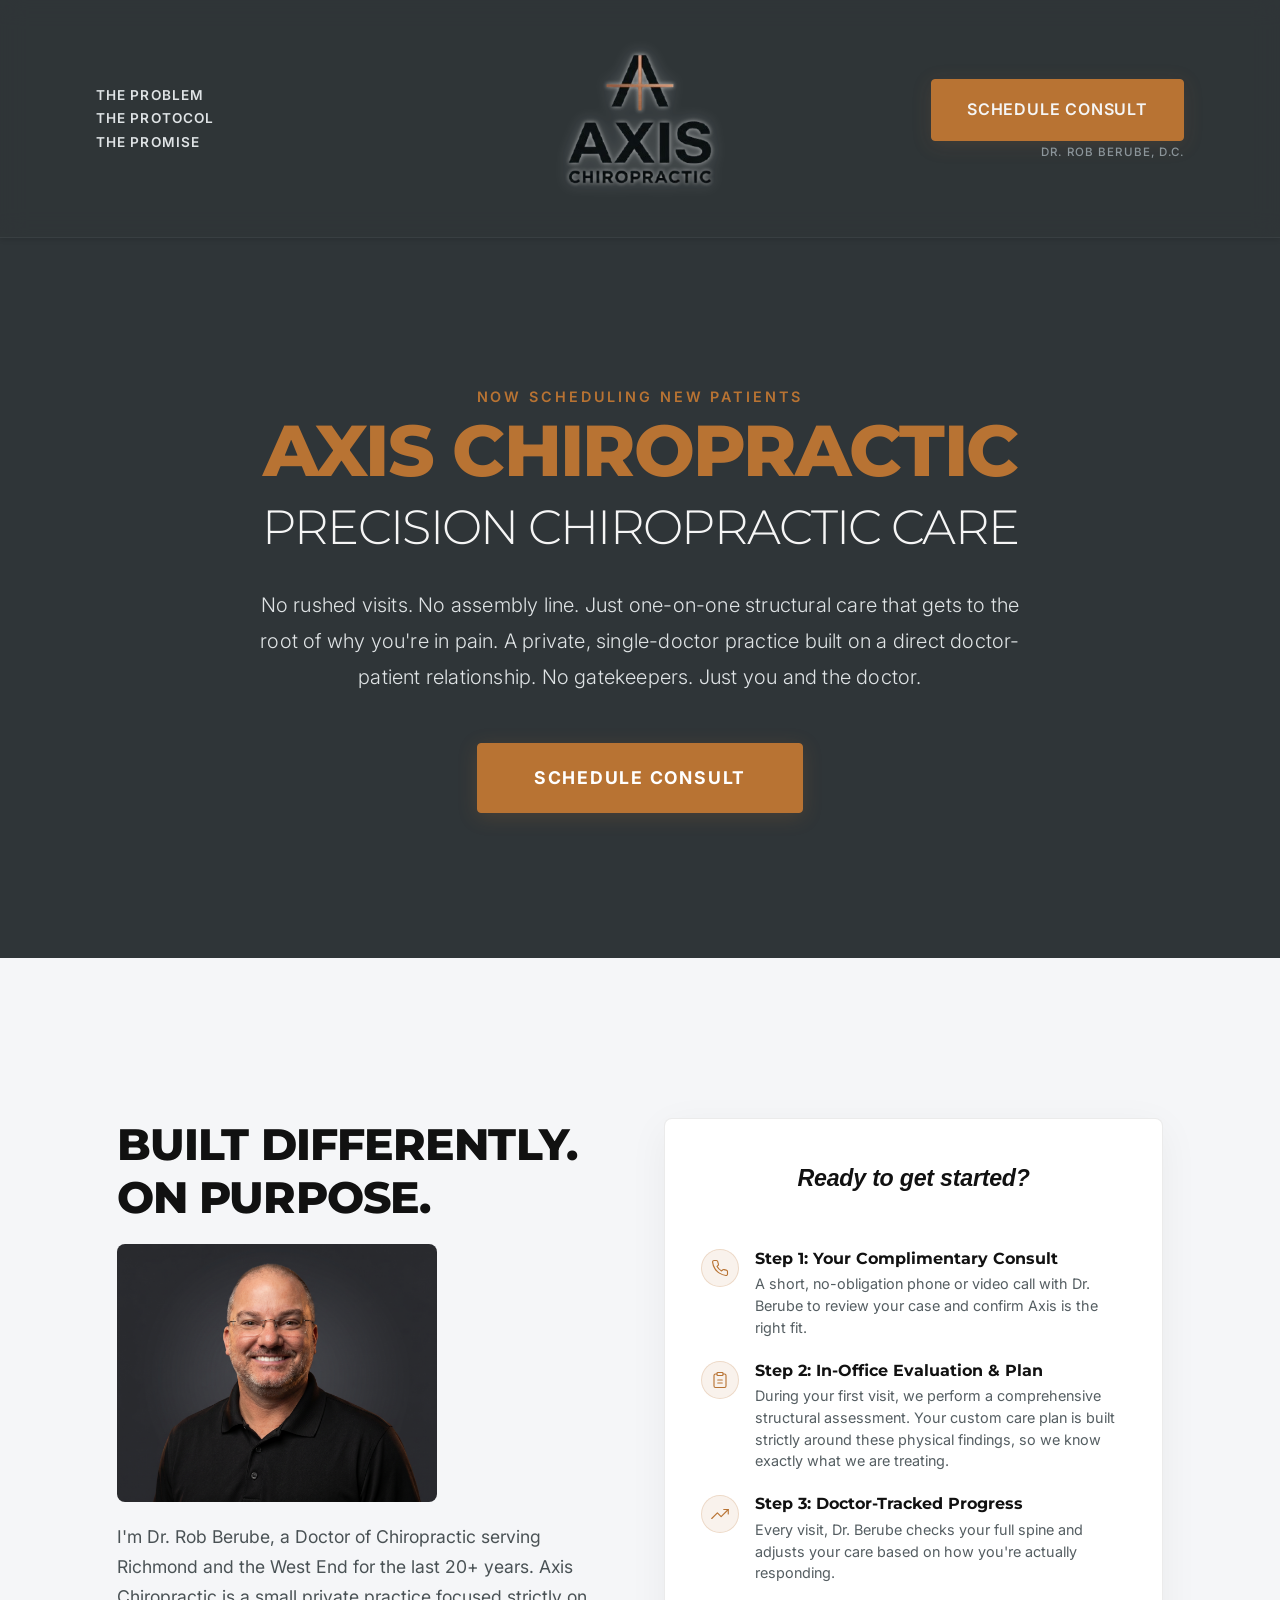
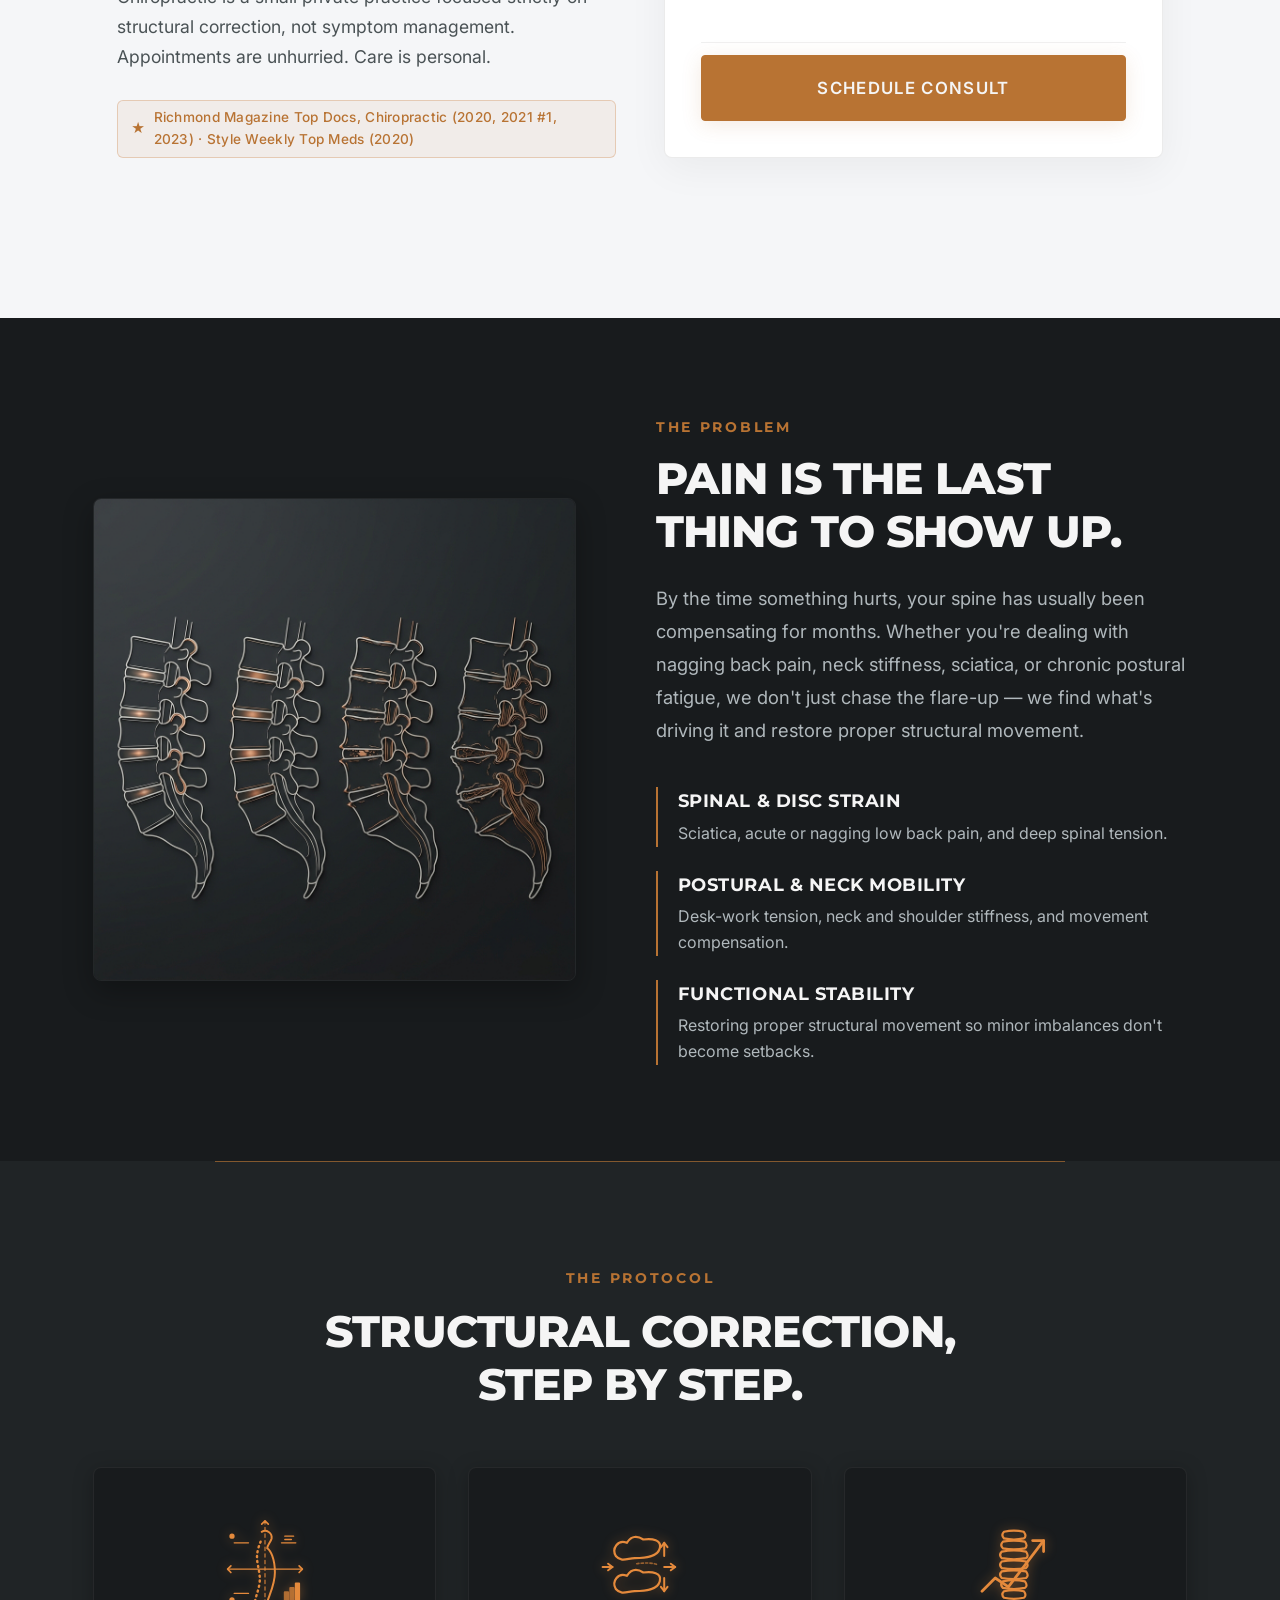
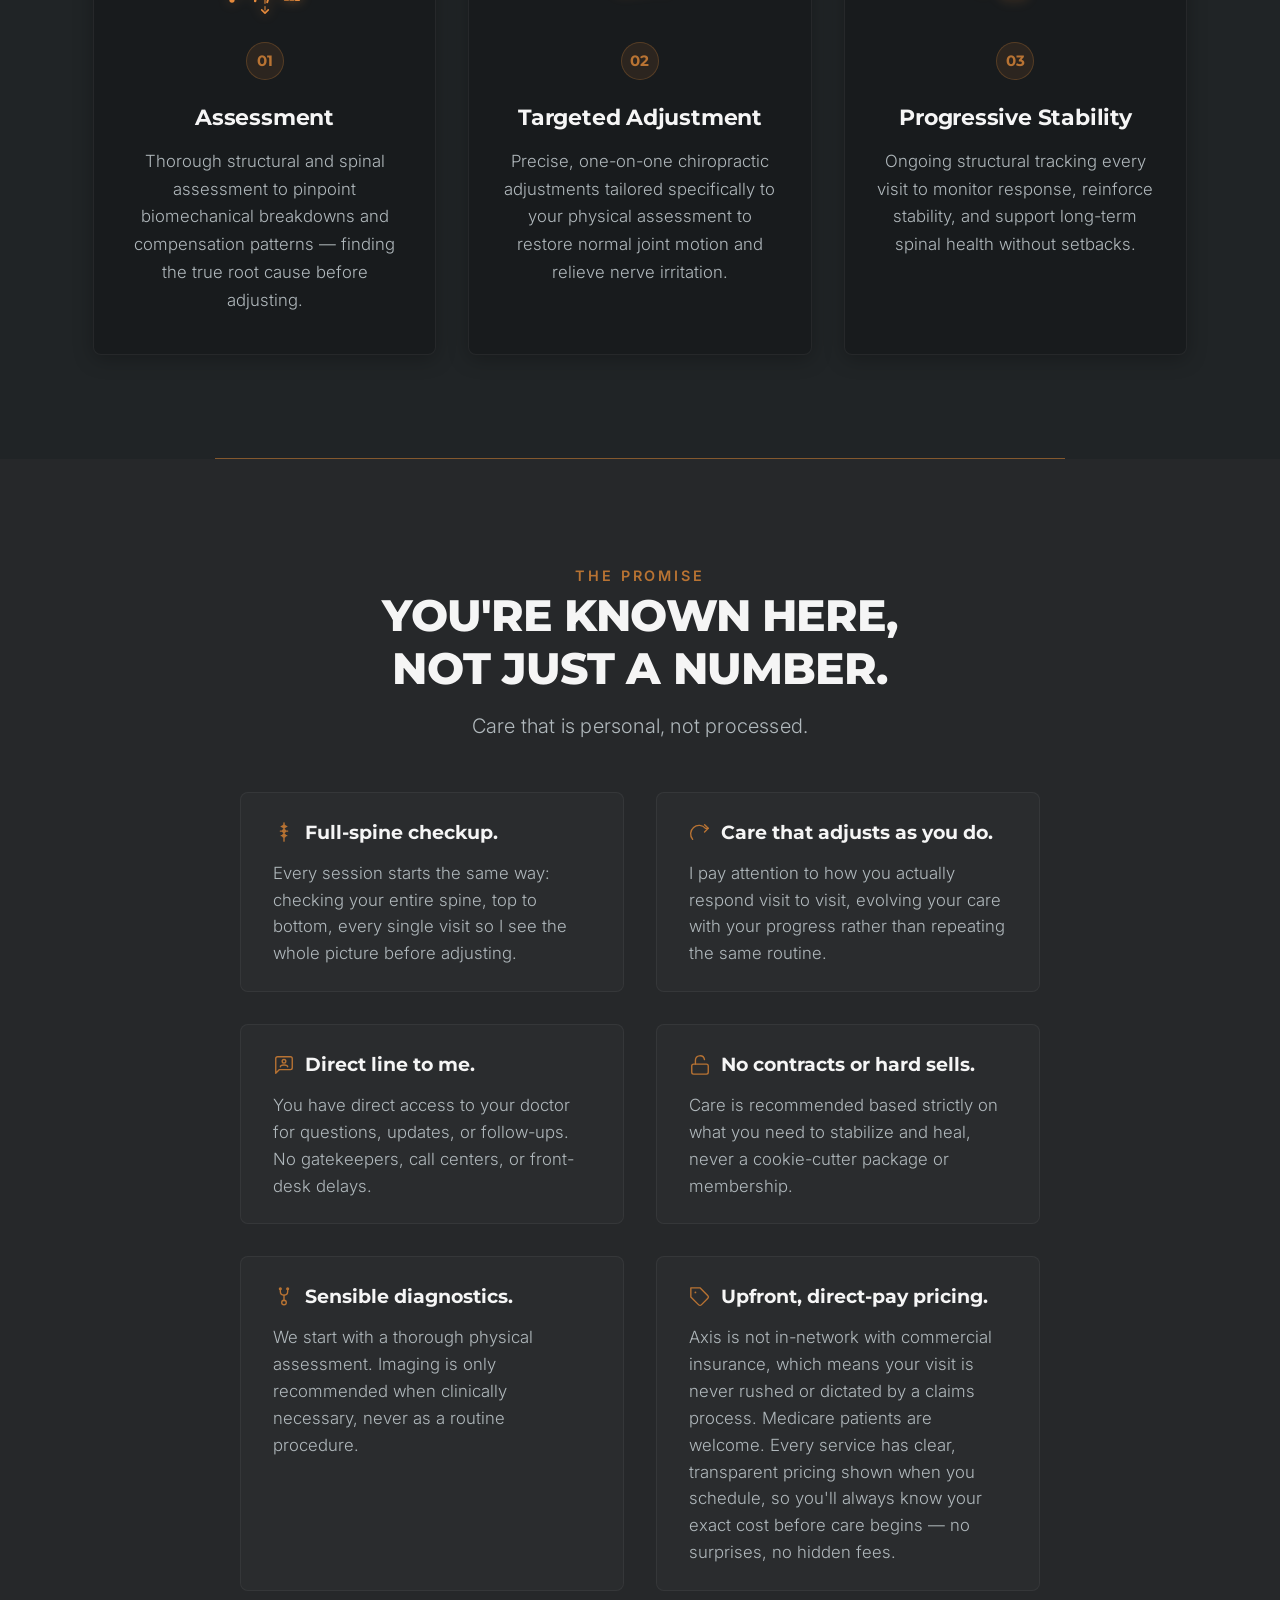
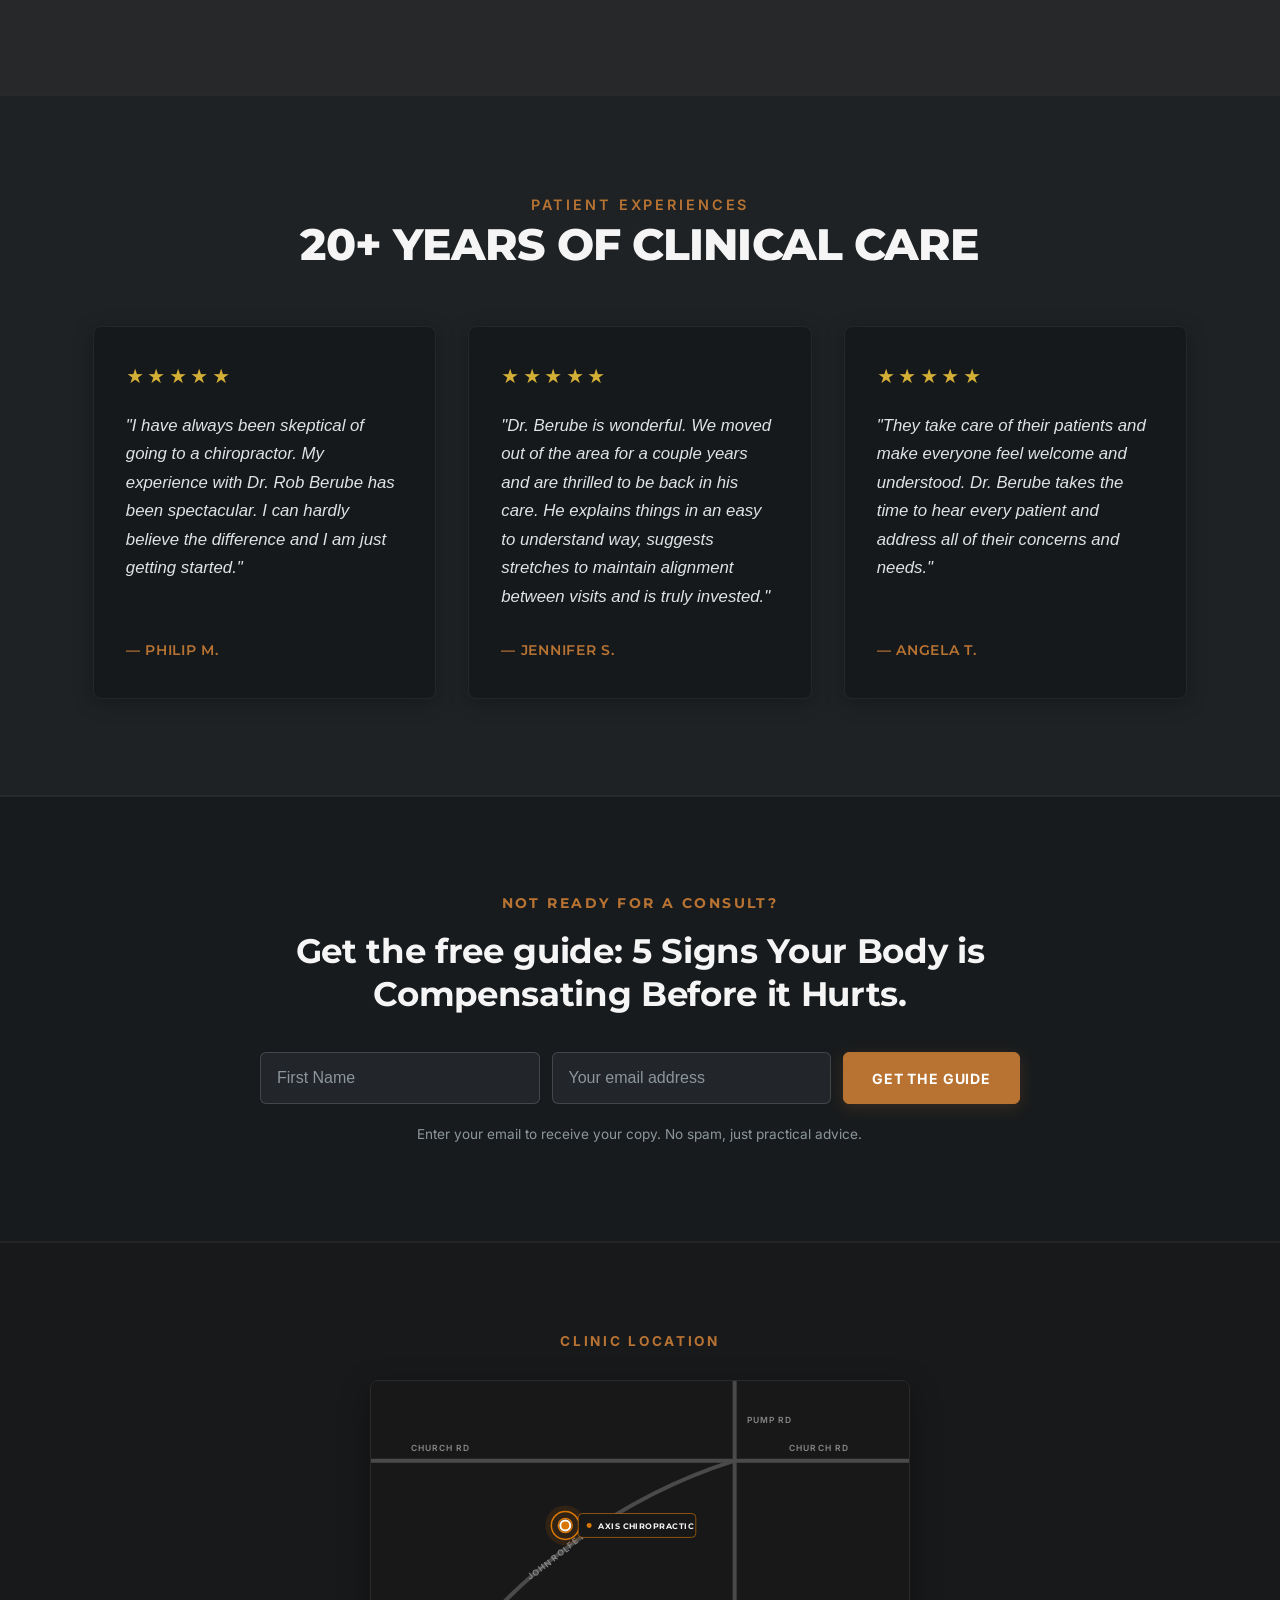
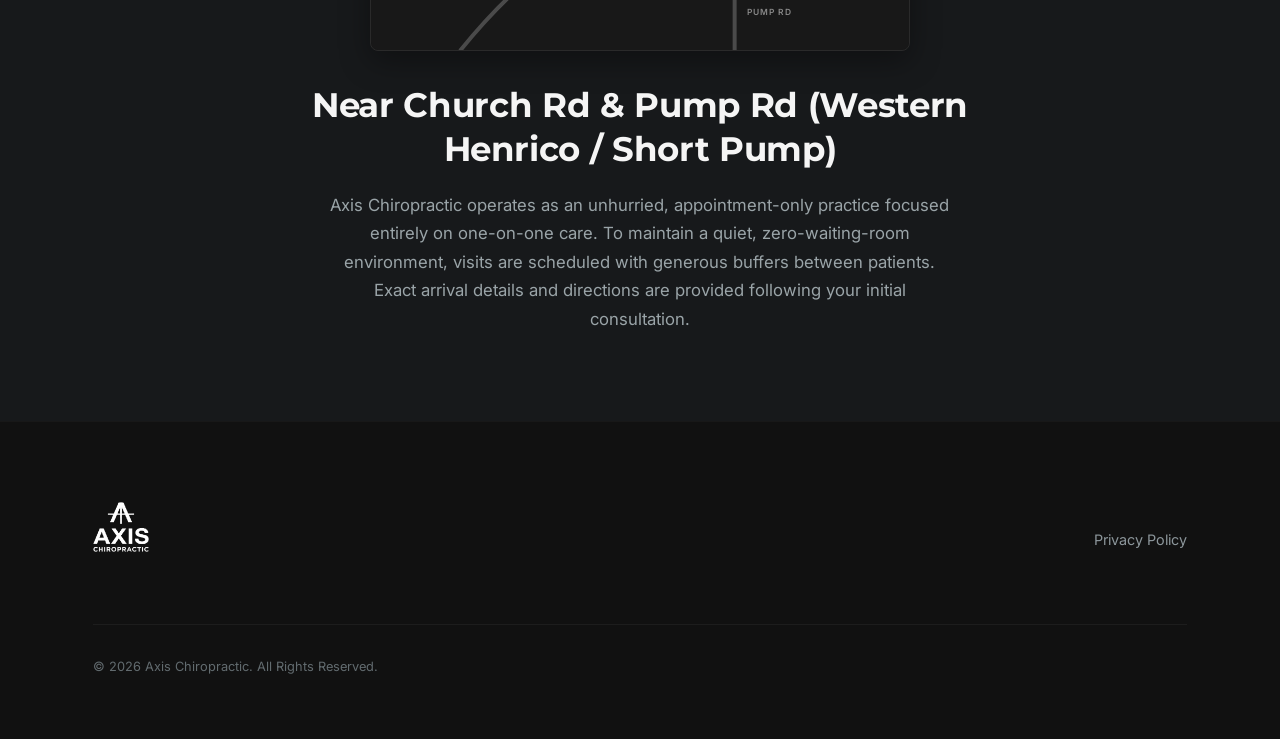
==== commit 0a8230e5: "Fixed Email Capture Box" ====
--- a/index.html
+++ b/index.html
@@ -30,7 +30,7 @@
     <link rel="preconnect" href="https://fonts.gstatic.com" crossorigin>
     <link href="https://fonts.googleapis.com/css2?family=Inter:wght@300;400;500;600;700&family=Montserrat:wght@300;400;500;600;700;800&display=swap" rel="stylesheet">
 
-    <link rel="stylesheet" href="css/style.css?v=5.4">
+    <link rel="stylesheet" href="css/style.css?v=5.5">
     <link rel="stylesheet" href="https://cdnjs.cloudflare.com/ajax/libs/font-awesome/6.0.0/css/all.min.css">
     <script src="https://identity.netlify.com/v1/netlify-identity-widget.js"></script>
 
@@ -424,11 +424,11 @@
                     <span class="lead-magnet-tagline">Not ready for a consult?</span>
                     <h2 class="lead-magnet-headline">Get the free guide: 5 Signs Your Body is Compensating Before it Hurts.</h2>
                     
-                    <form class="lead-magnet-form" id="rosterForm" name="concept-registry" data-netlify="true" method="POST" onsubmit="handleRosterSubmit(event)">
+                    <form class="lead-magnet-form lead-capture-form" id="rosterForm" name="concept-registry" data-netlify="true" method="POST" onsubmit="handleRosterSubmit(event)">
                         <input type="hidden" name="form-name" value="concept-registry">
                         <div class="lead-magnet-row">
-                            <input type="text" id="firstName" name="firstName" required placeholder="First Name" aria-label="First Name" class="lead-magnet-input">
-                            <input type="email" id="emailAddress" name="email" required placeholder="Your email address" aria-label="Email Address" class="lead-magnet-input">
+                            <input type="text" name="firstName" id="firstName" placeholder="First Name" required class="lead-magnet-input" />
+                            <input type="email" name="email" id="email" placeholder="Your email address" required class="lead-magnet-input" />
                             <button type="submit" class="btn-lead-submit">GET THE GUIDE</button>
                         </div>
                     </form>
--- a/css/style.css
+++ b/css/style.css
@@ -1586,7 +1586,8 @@
     max-width: 720px;
 }
 
-.lead-magnet-form {
+.lead-magnet-form,
+.lead-capture-form {
     width: 100%;
     max-width: 760px;
     margin: 0 auto;
@@ -1597,38 +1598,62 @@
     gap: 0.75rem;
     width: 100%;
     justify-content: center;
-}
-
+    align-items: center;
+}
+
+.lead-capture-form input[type="text"],
+.lead-capture-form input[type="email"],
 .lead-magnet-input {
+    display: block;
+    width: 100%;
+    height: 52px;              /* Clean touch target matching the CTA button */
+    min-height: 52px;
+    max-height: 52px;
+    padding: 0 16px;           /* Horizontal padding only; let height center text */
+    font-size: 16px;           /* Prevents mobile Safari auto-zoom */
+    line-height: normal;
+    border-radius: 6px;
+    border: 1px solid rgba(255, 255, 255, 0.15);
+    background-color: #22252a; /* Match the dark card background */
+    color: #ffffff;
+    box-sizing: border-box;
+    transition: all 0.2s ease;
+}
+
+.lead-magnet-row input[type="text"],
+.lead-magnet-row input[type="email"],
+.lead-magnet-row .lead-magnet-input {
     flex: 1 1 220px;
-    padding: 0.95rem 1.15rem;
-    border: 1px solid rgba(255, 255, 255, 0.15);
-    border-radius: 4px;
-    font-family: var(--font-sans);
-    font-size: 0.95rem;
-    color: #ffffff;
-    background-color: rgba(255, 255, 255, 0.06);
-    transition: all 0.2s ease;
-    box-sizing: border-box;
-}
-
+    margin-bottom: 0;
+}
+
+.lead-capture-form input[type="text"]::placeholder,
+.lead-capture-form input[type="email"]::placeholder,
 .lead-magnet-input::placeholder {
     color: #8C969B;
 }
 
+.lead-capture-form input[type="text"]:focus,
+.lead-capture-form input[type="email"]:focus,
 .lead-magnet-input:focus {
     outline: none;
     border-color: var(--accent-copper);
-    background-color: rgba(255, 255, 255, 0.1);
-    box-shadow: 0 0 0 3px rgba(184, 115, 51, 0.15);
+    background-color: #262a30;
+    box-shadow: 0 0 0 3px rgba(184, 115, 51, 0.18);
 }
 
 .btn-lead-submit {
-    padding: 0.95rem 1.75rem;
+    height: 52px;
+    min-height: 52px;
+    max-height: 52px;
+    padding: 0 1.75rem;
+    display: inline-flex;
+    align-items: center;
+    justify-content: center;
     background-color: var(--accent-copper);
     color: #ffffff;
     border: 1px solid var(--accent-copper);
-    border-radius: 4px;
+    border-radius: 6px;
     font-family: var(--font-sans);
     font-size: 0.88rem;
     font-weight: 700;
@@ -1638,6 +1663,8 @@
     transition: all 0.2s ease;
     white-space: nowrap;
     box-shadow: 0 4px 15px rgba(184, 115, 51, 0.2);
+    box-sizing: border-box;
+    flex-shrink: 0;
 }
 
 .btn-lead-submit:hover {
@@ -1649,7 +1676,7 @@
 
 .lead-magnet-reassurance {
     color: #8C969B;
-    margin-top: 1rem;
+    margin-top: 1.25rem;
     font-size: 0.85rem;
     line-height: 1.5;
     text-align: center;
@@ -1665,15 +1692,20 @@
     }
     .lead-magnet-row {
         flex-direction: column;
-        gap: 0.65rem;
+        gap: 0;
         max-width: 420px;
         margin: 0 auto;
-    }
+        align-items: stretch;
+    }
+    .lead-capture-form input[type="text"],
+    .lead-capture-form input[type="email"],
     .lead-magnet-input {
         width: 100%;
+        margin-bottom: 16px;
     }
     .btn-lead-submit {
         width: 100%;
+        margin-bottom: 0;
     }
 }
 
